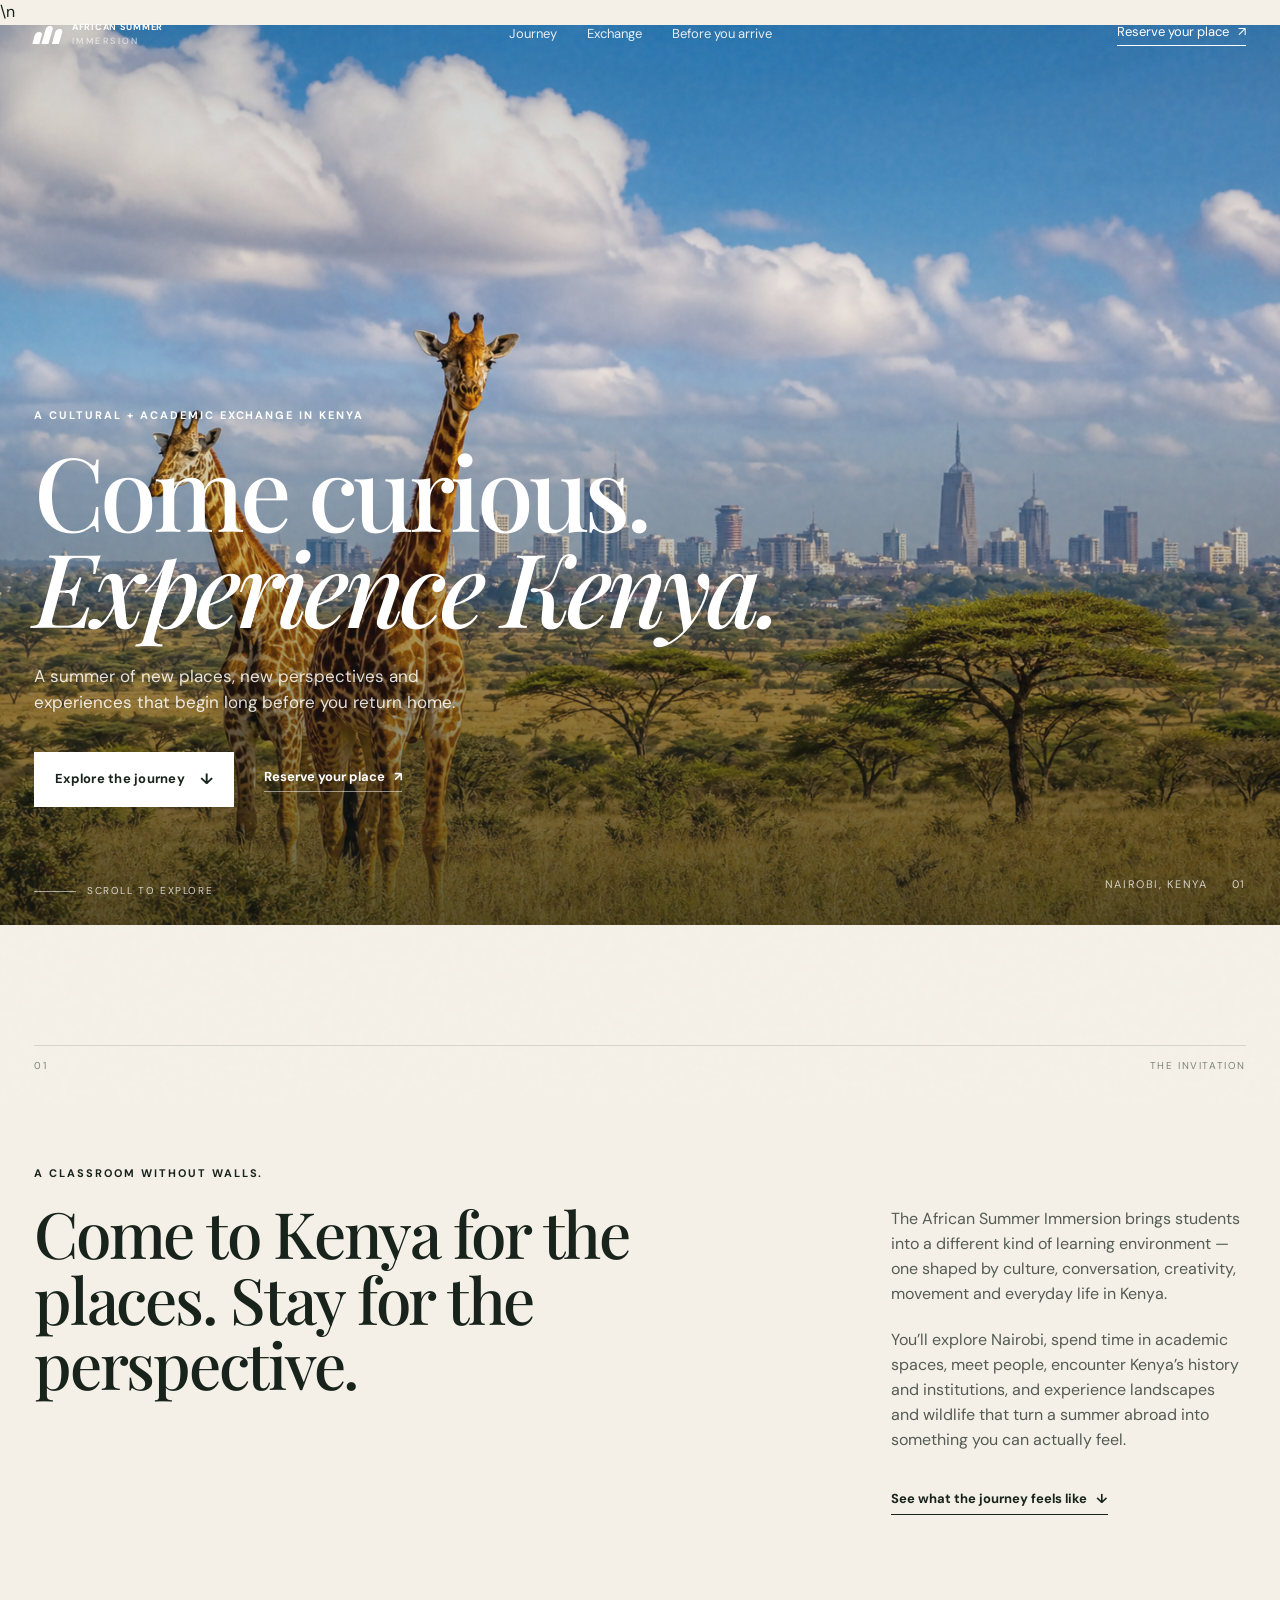
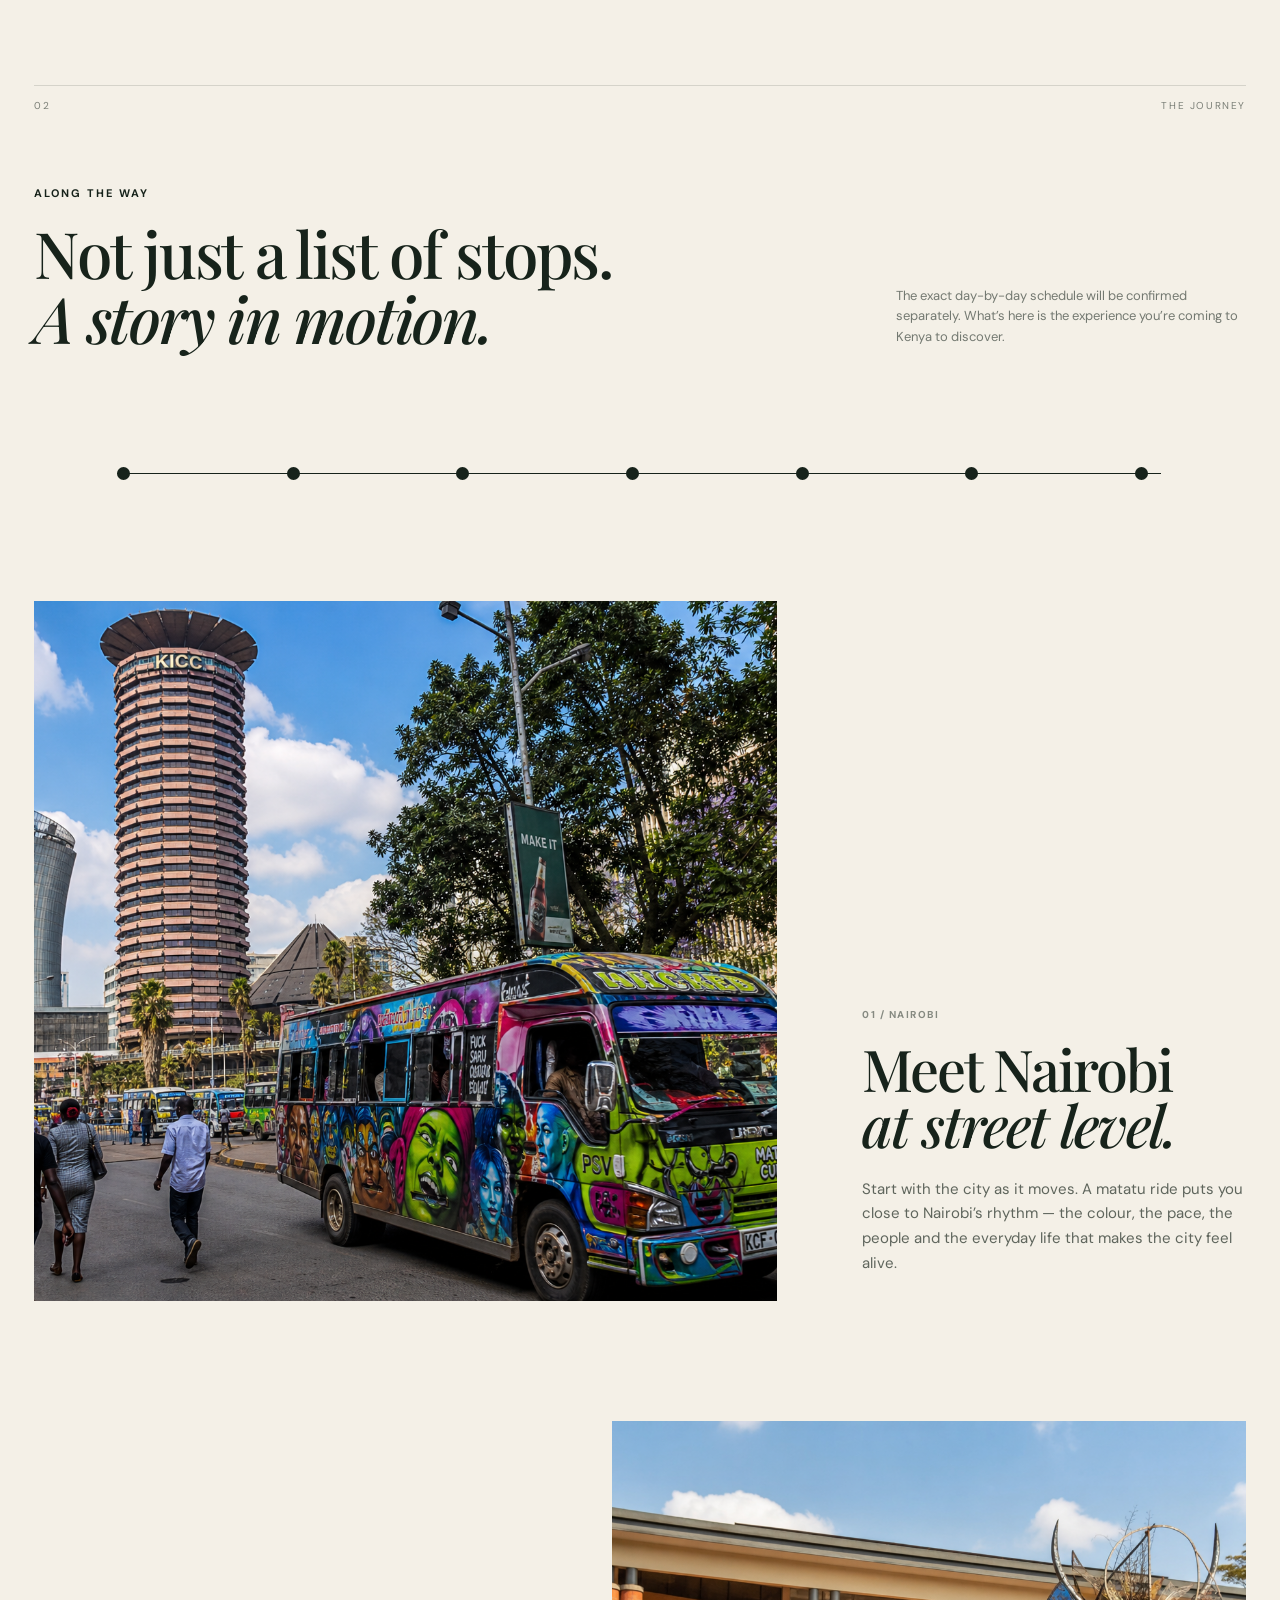
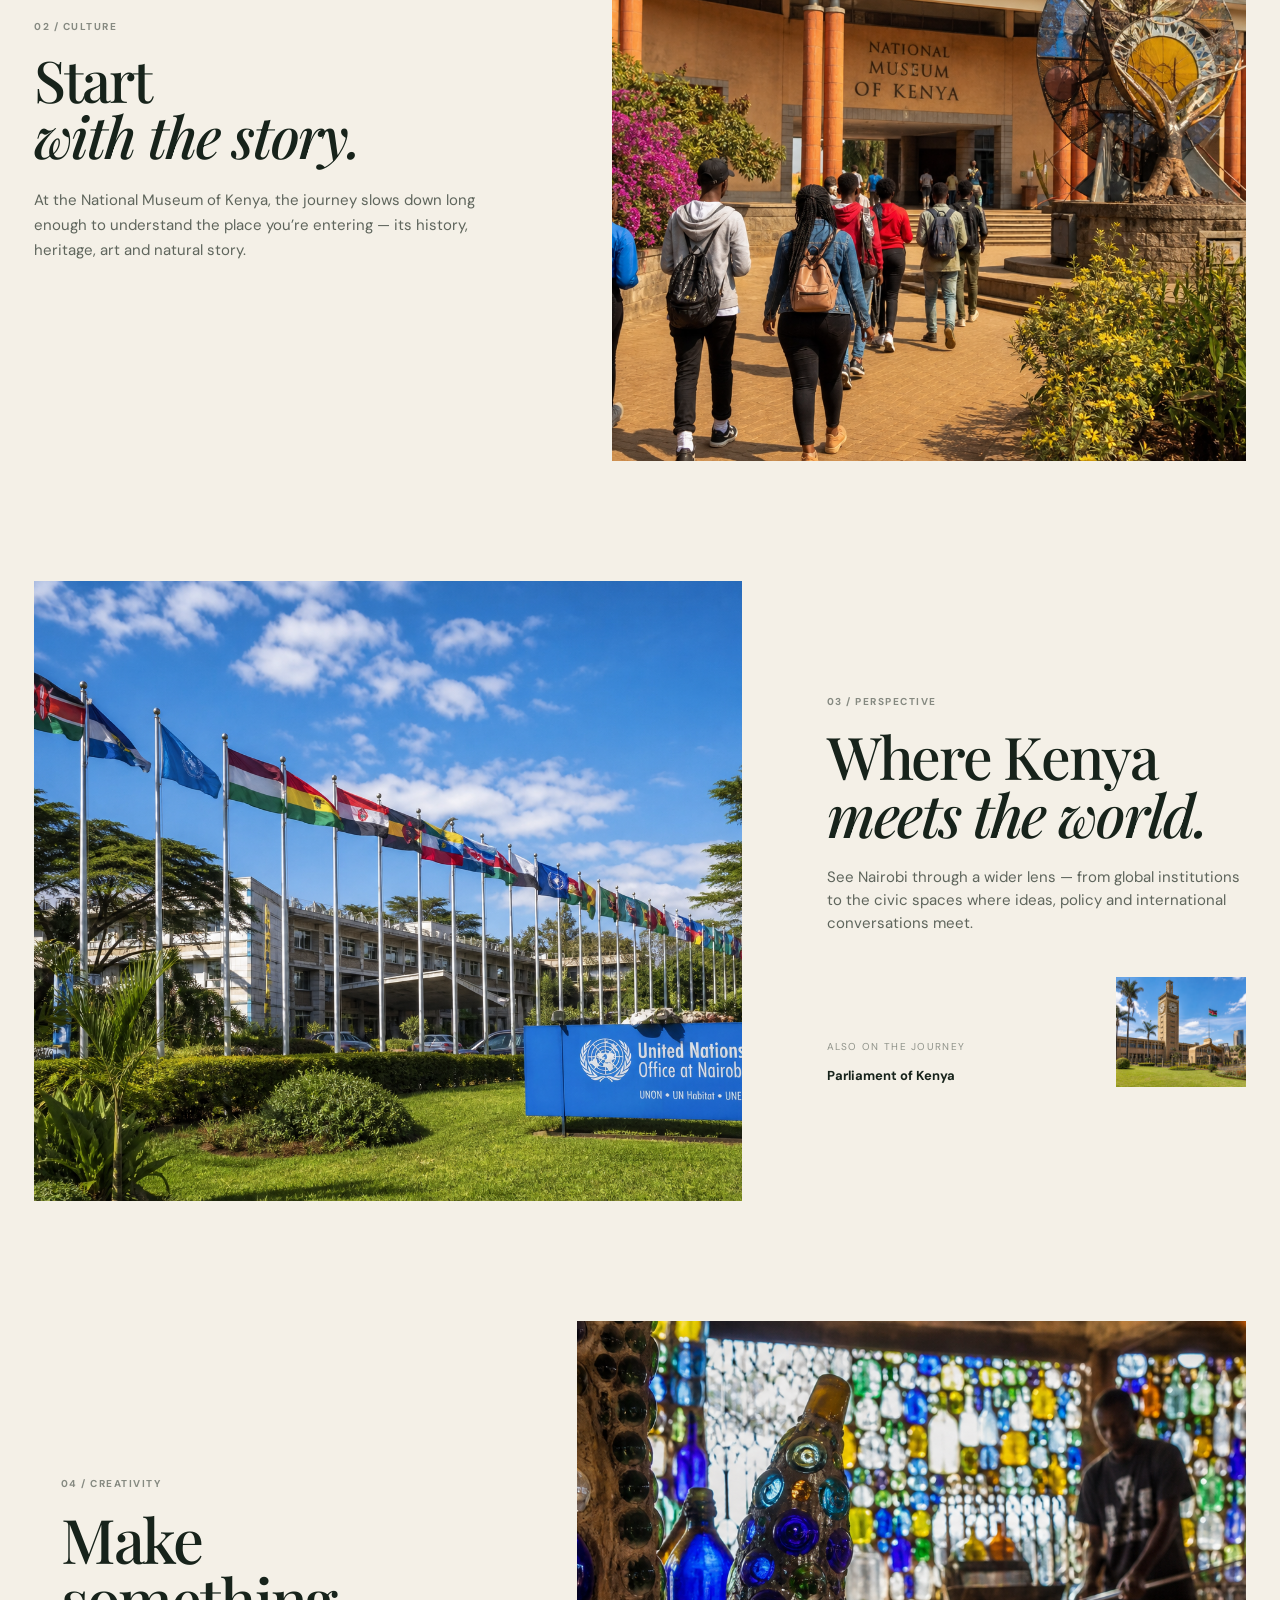
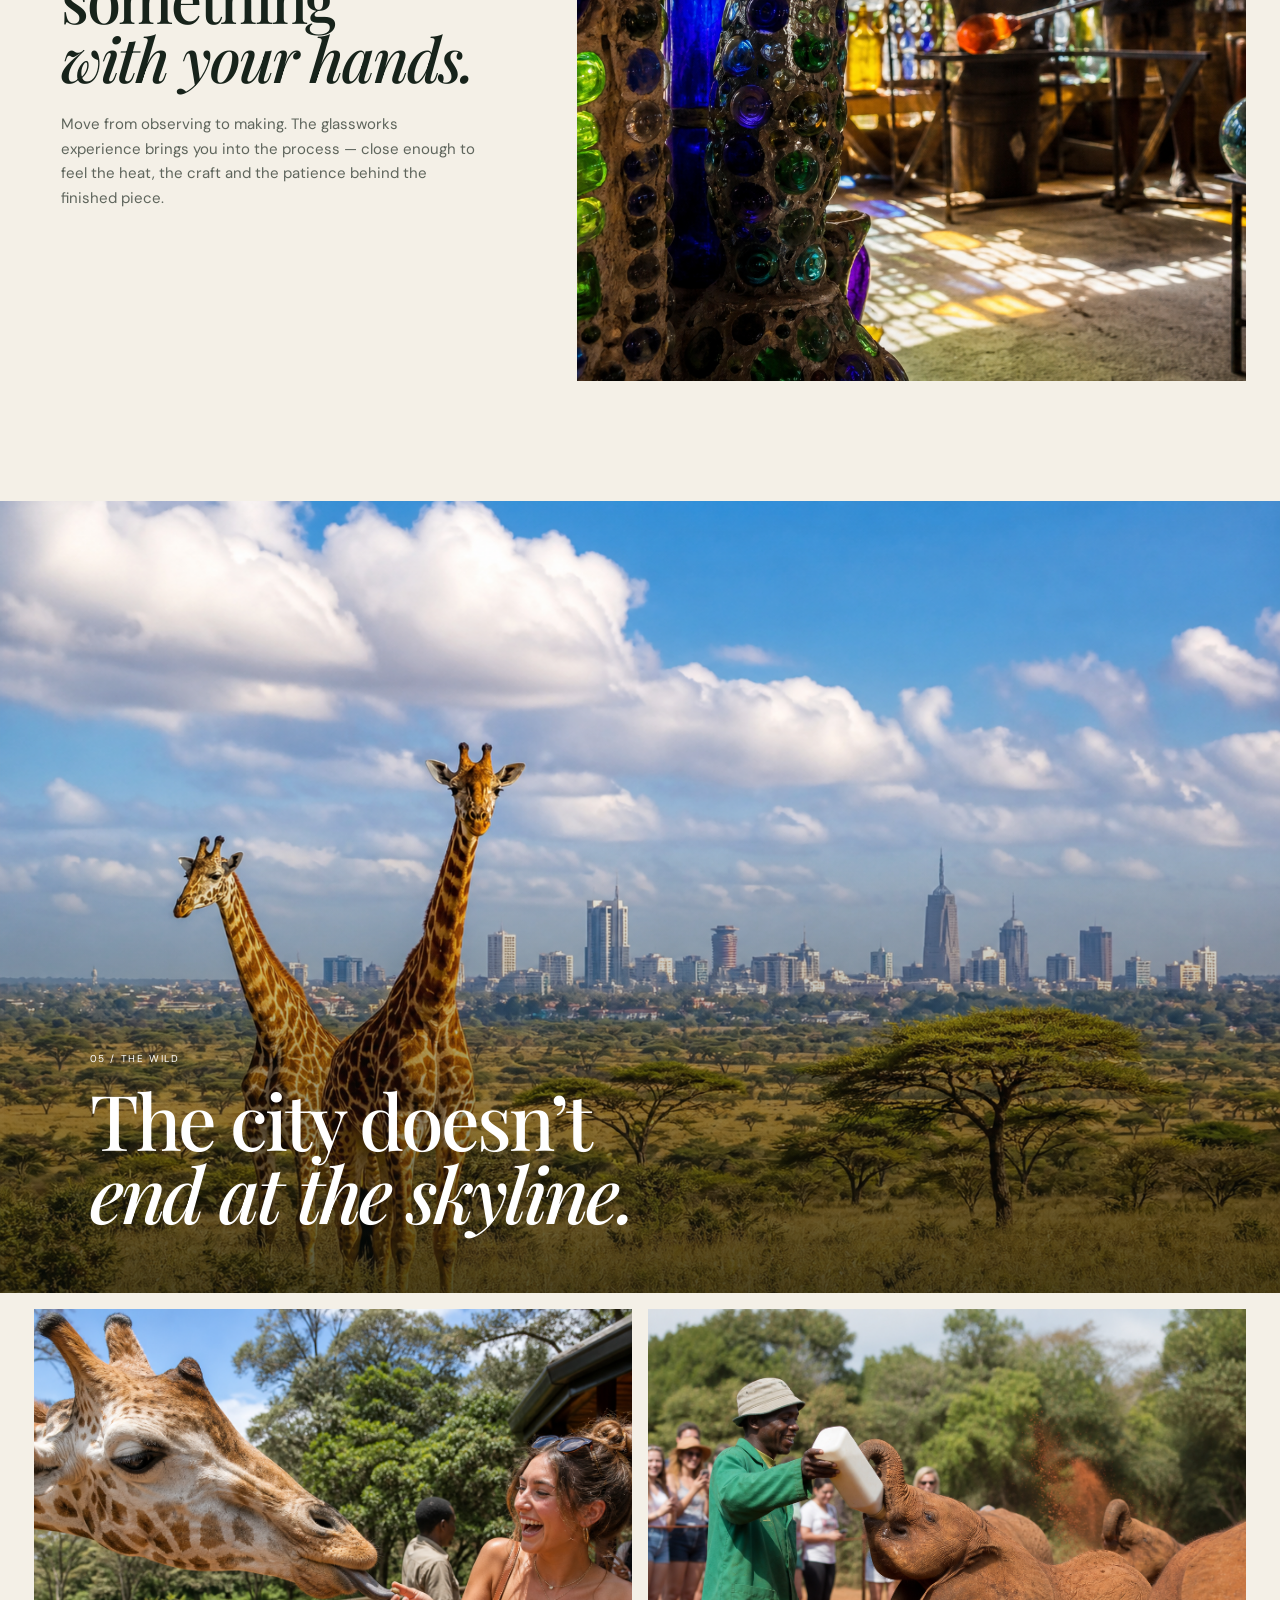
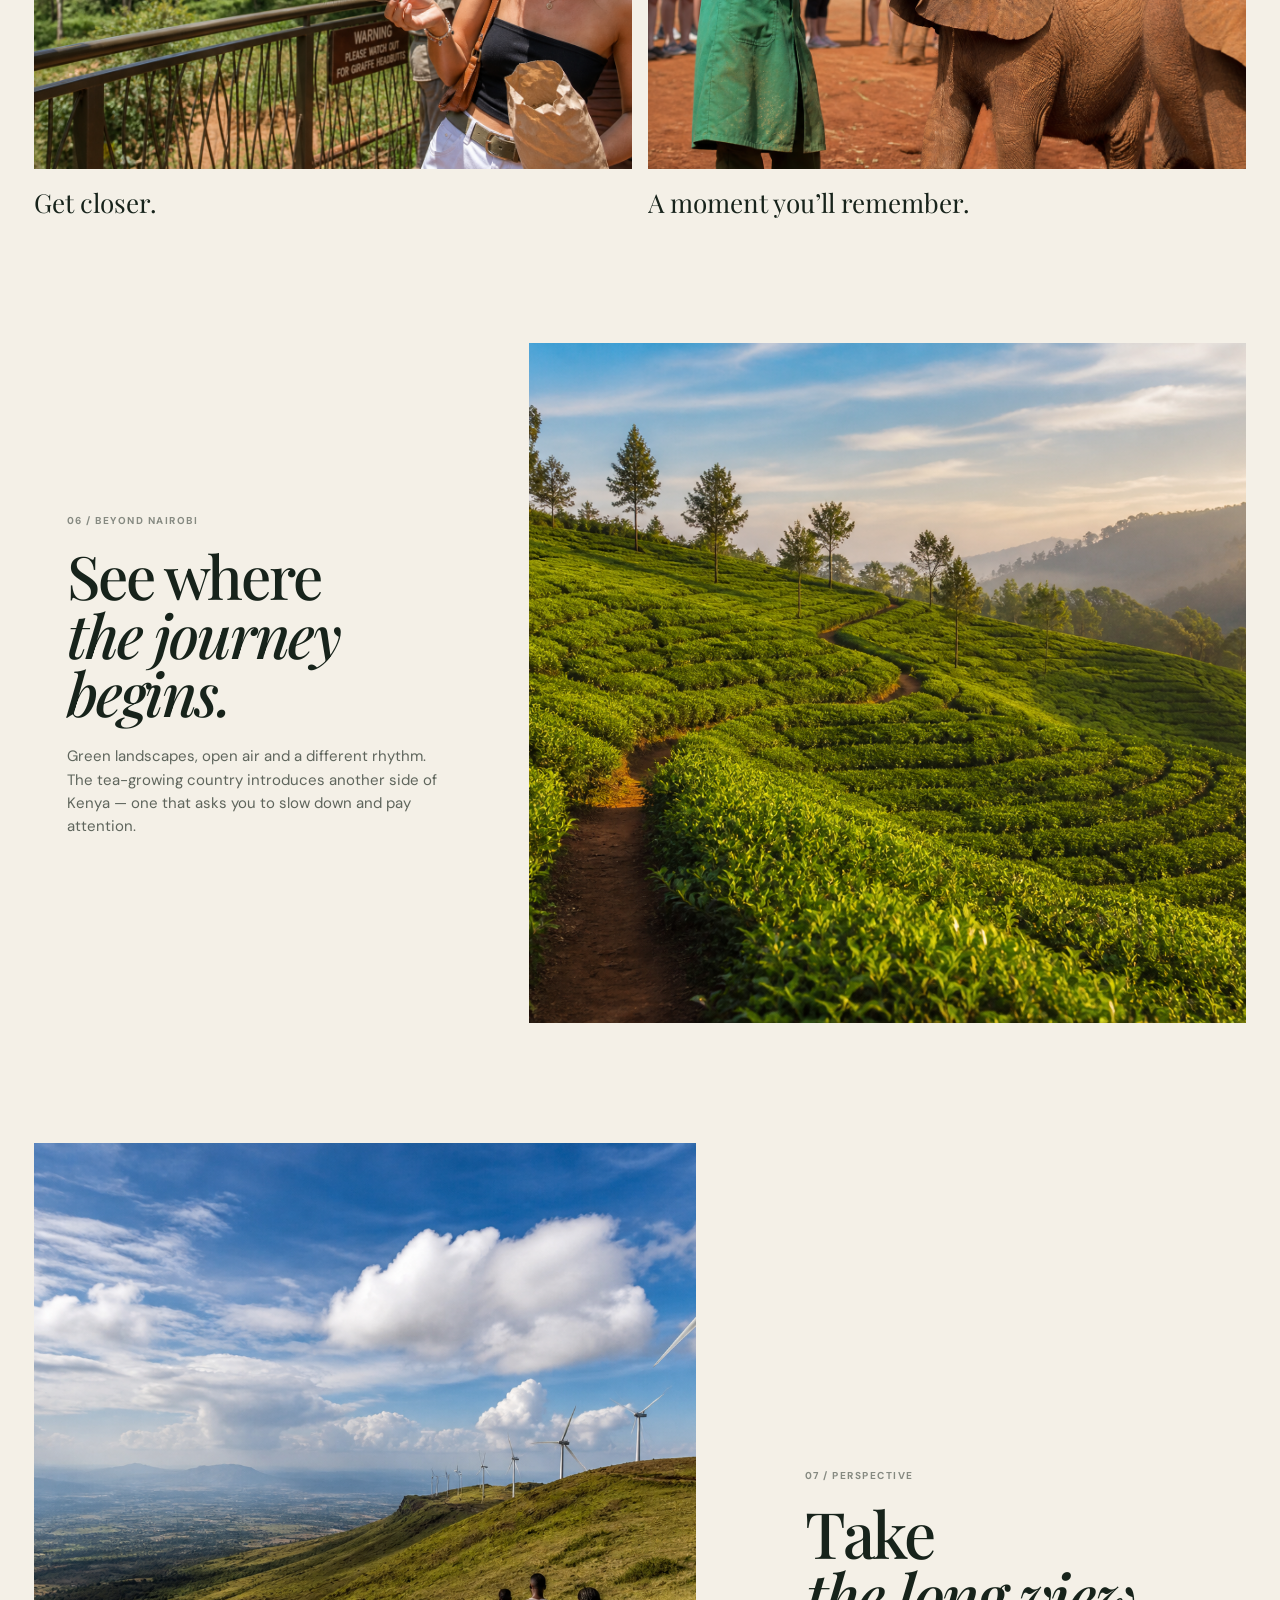
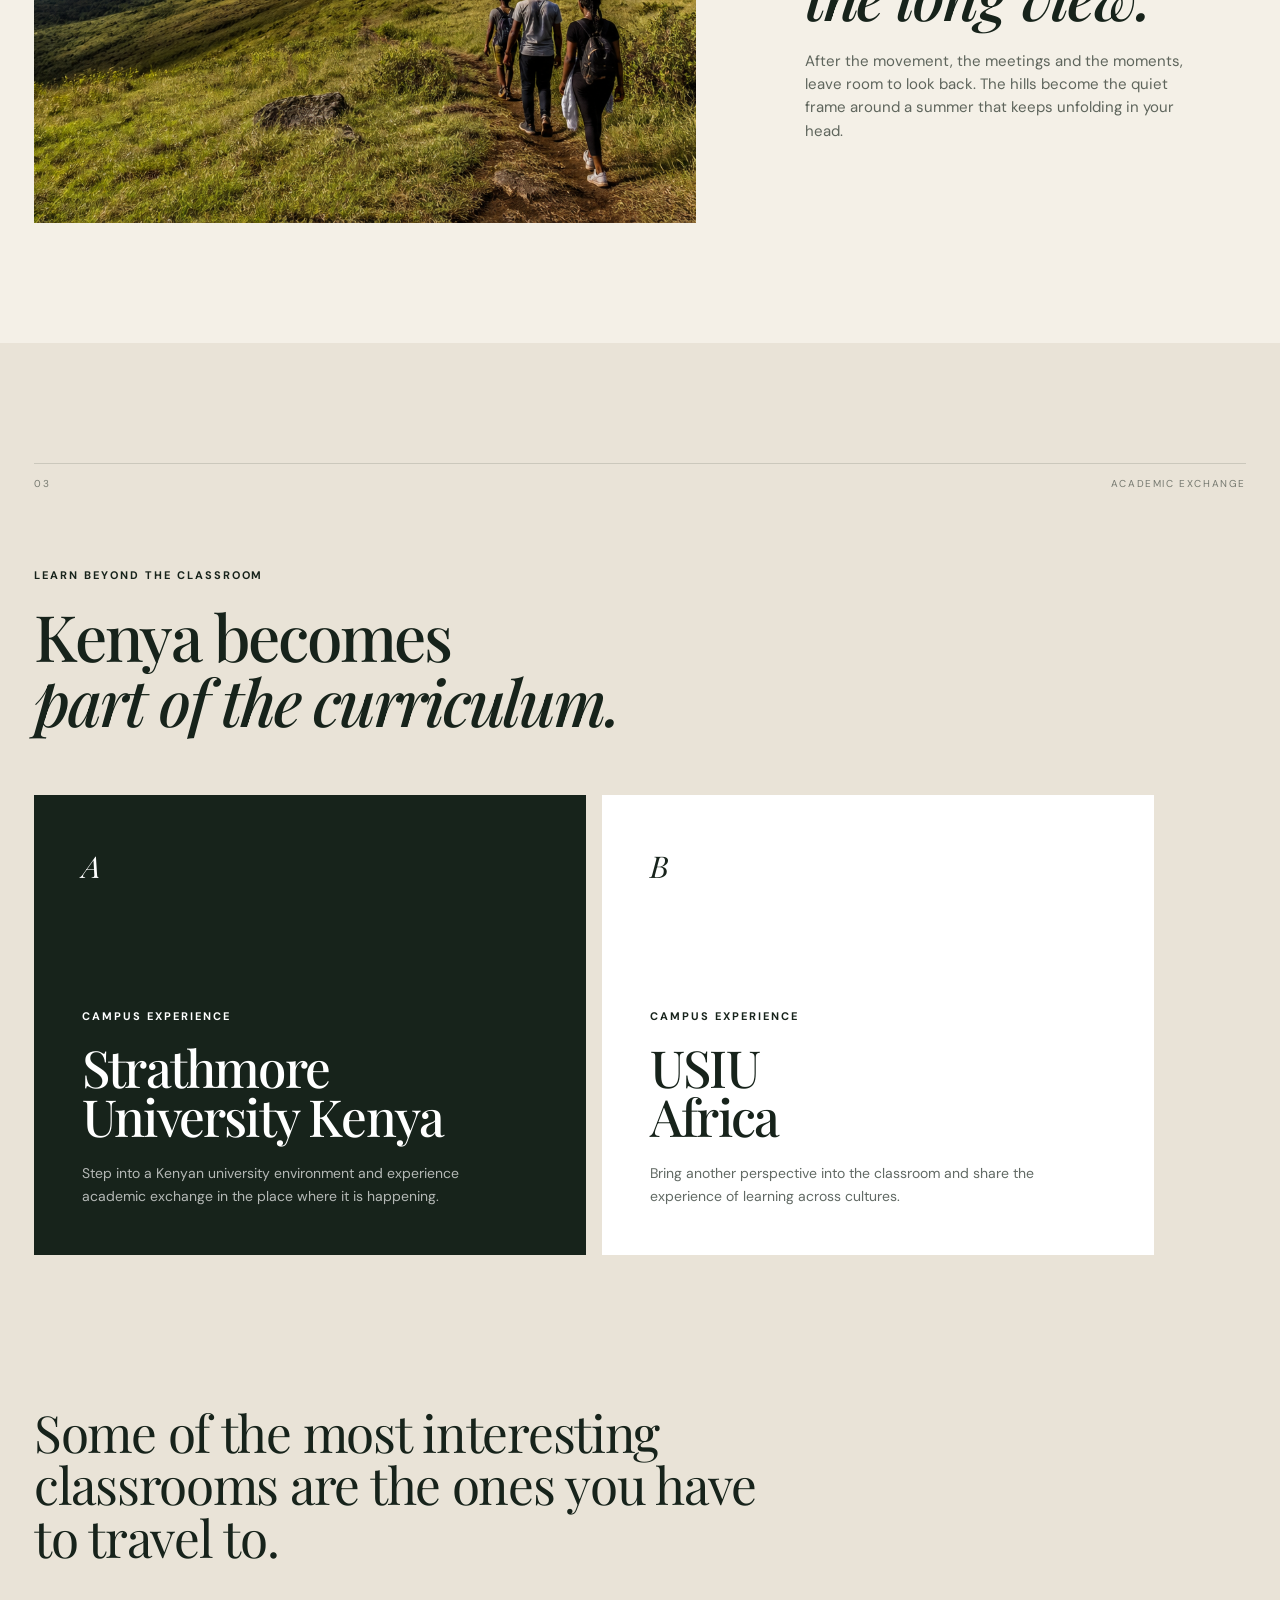
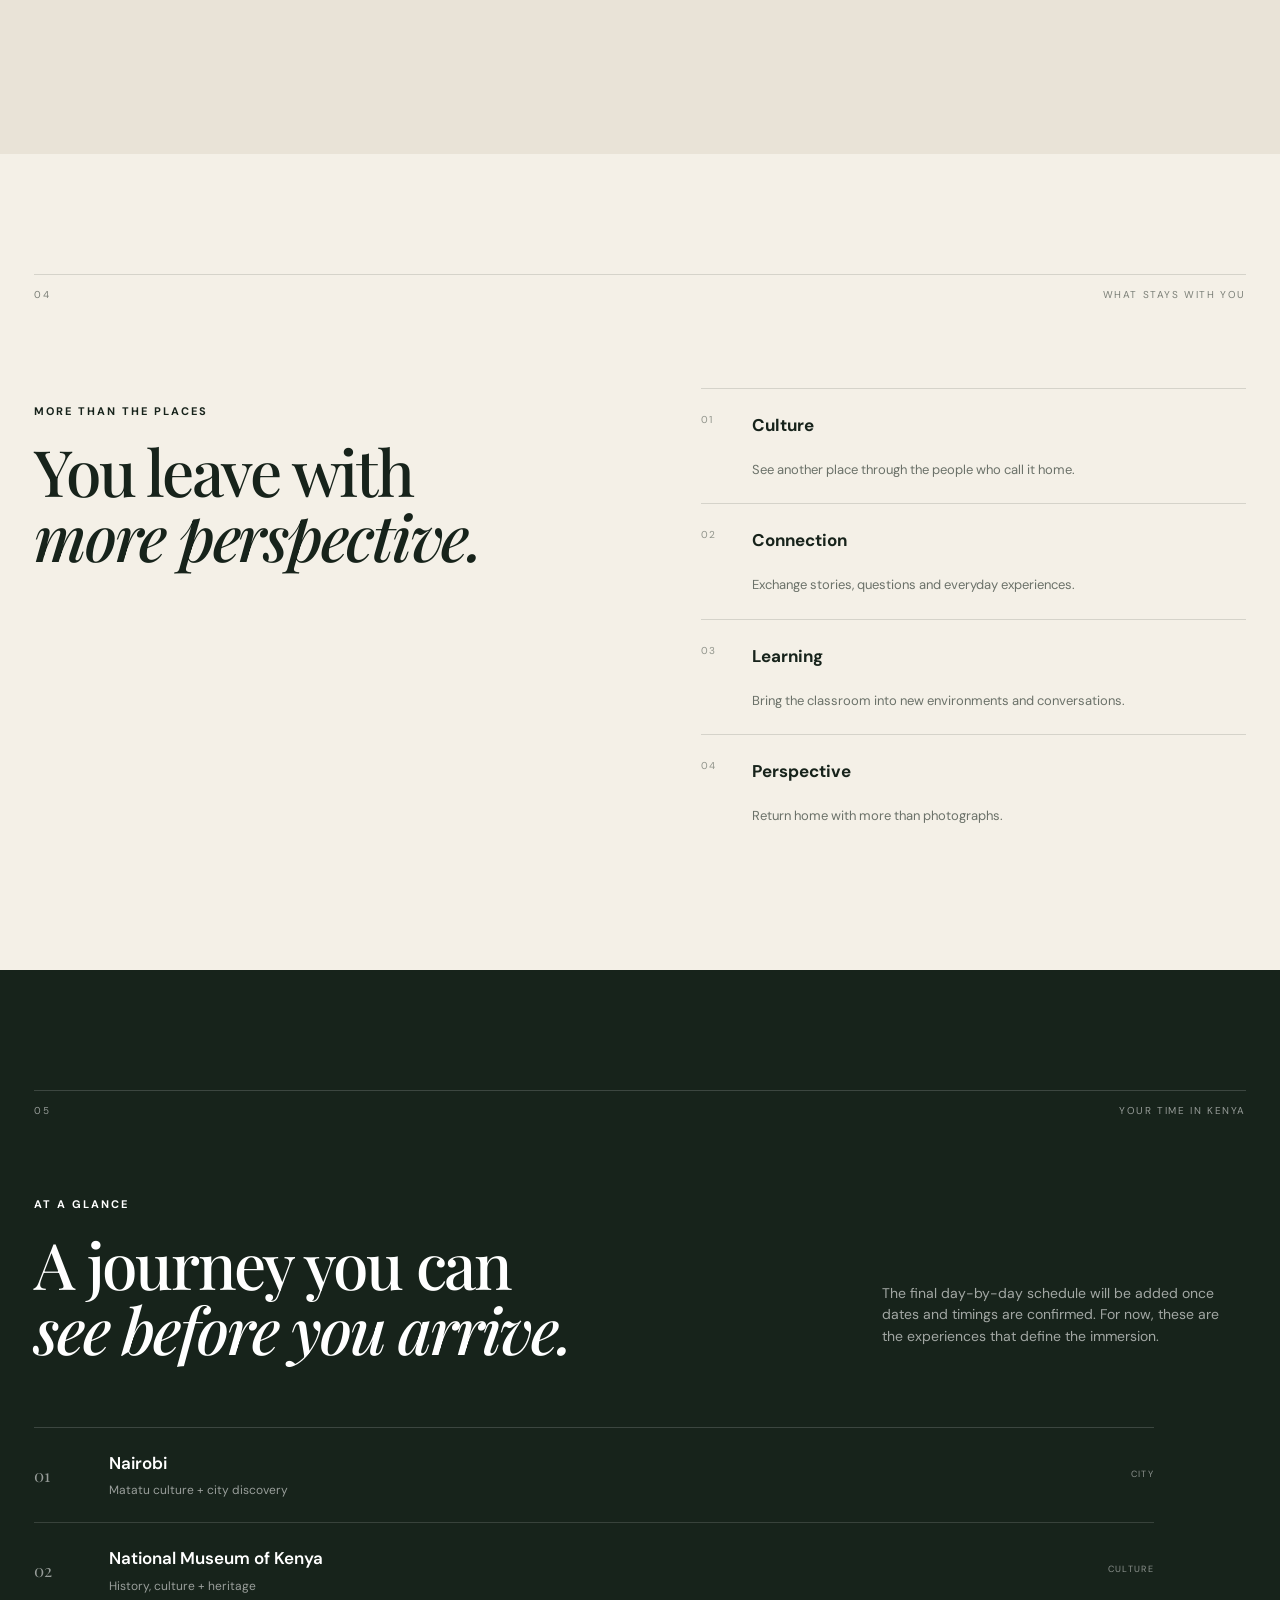
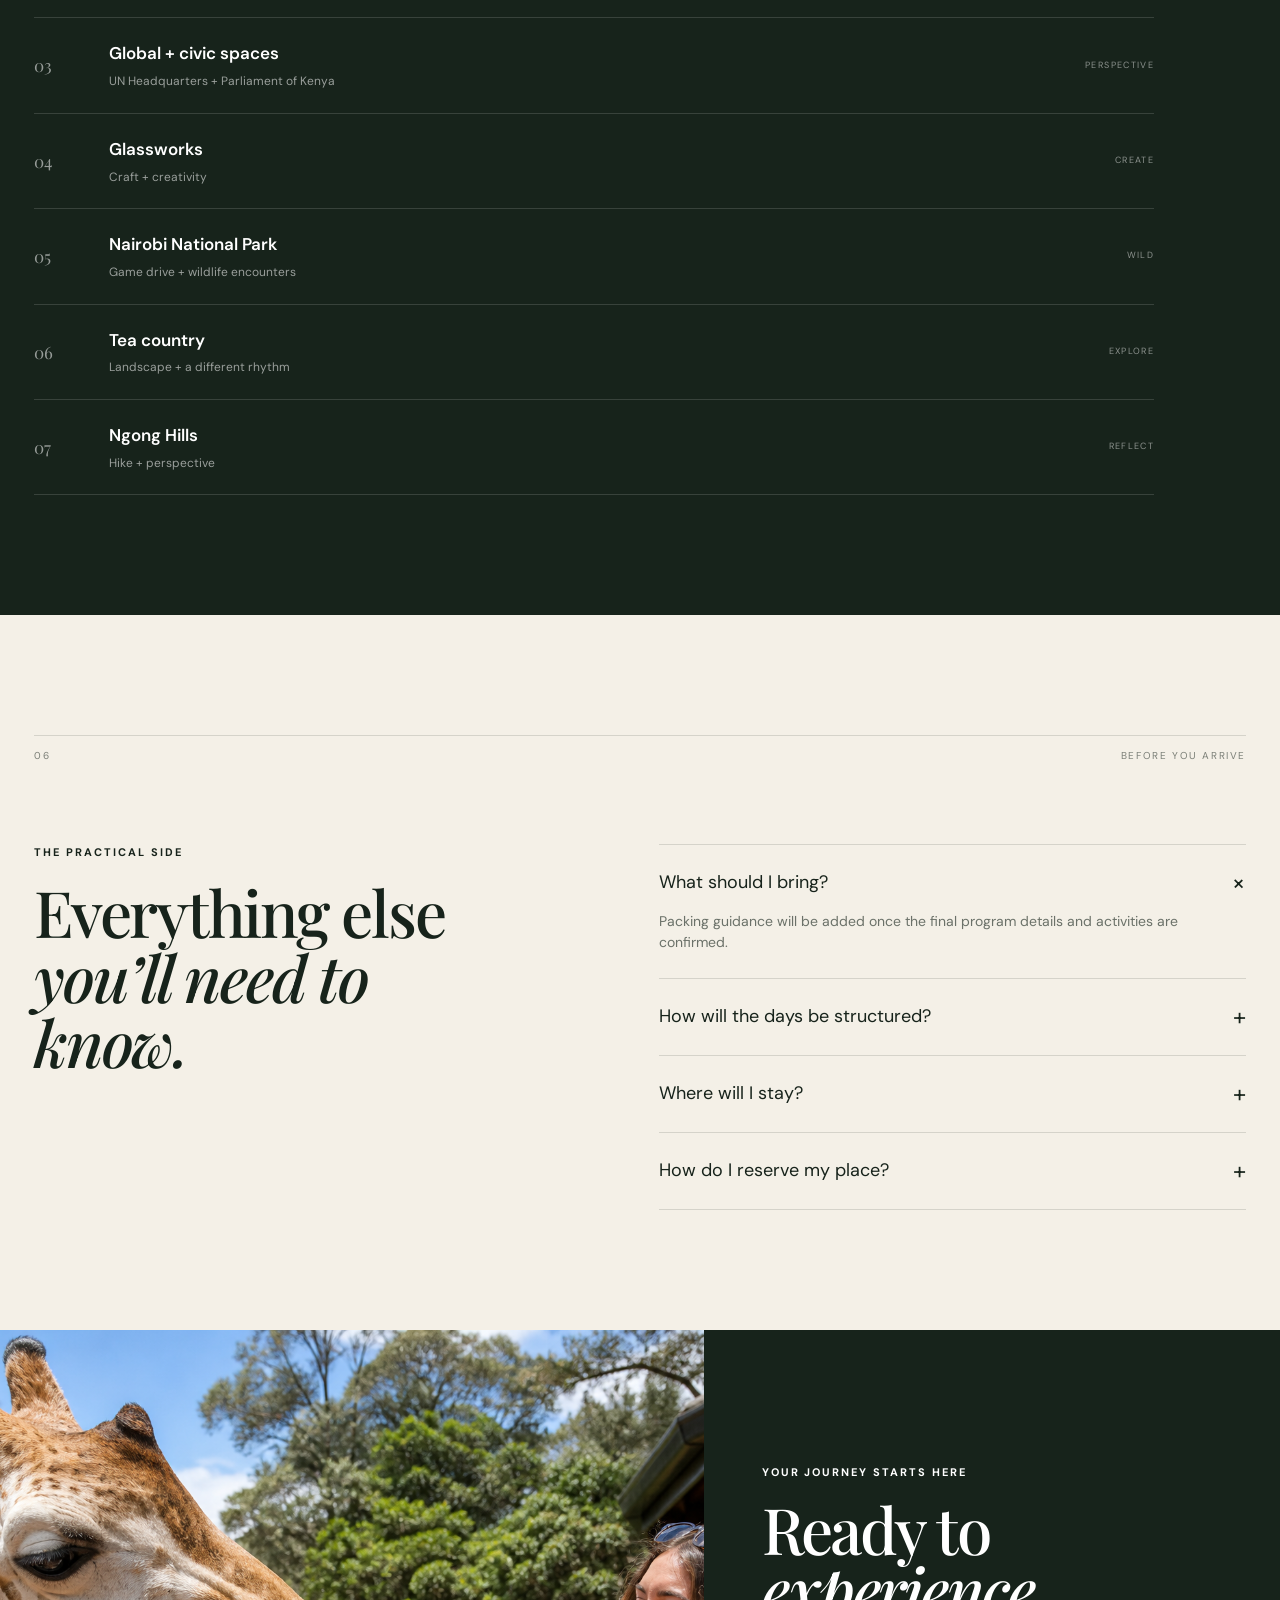
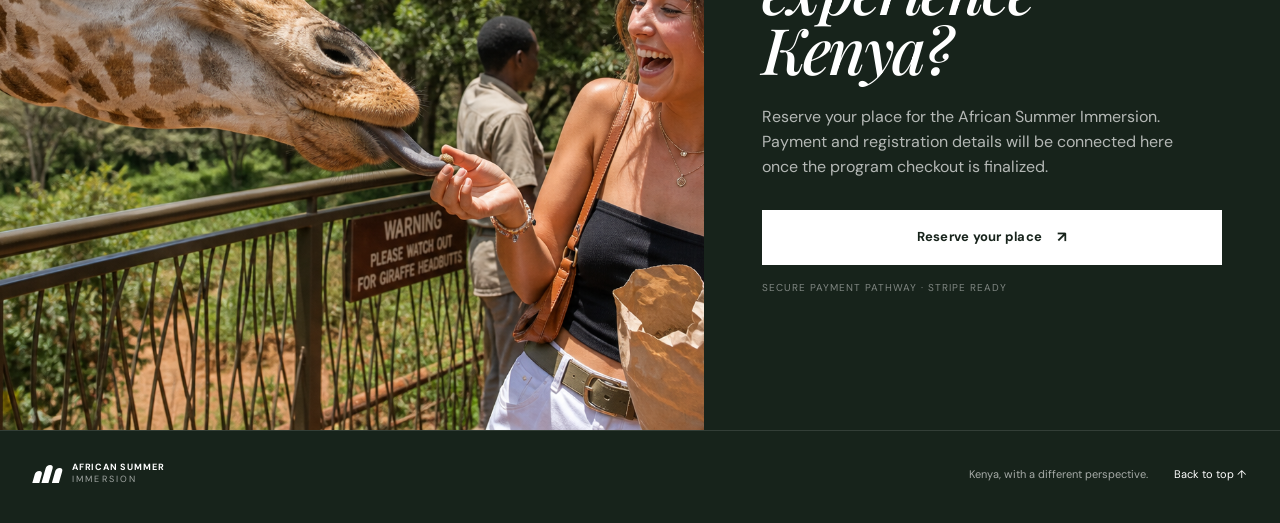
==== index.html @ ebd21a19 "Add custom African Summer Immersion favicon link" ====
<!doctype html>
<html lang="en">
<head>
<meta charset="utf-8">
<meta name="viewport" content="width=device-width, initial-scale=1">
<meta name="theme-color" content="#17231b">
<meta name="description" content="African Summer Immersion — a cultural and academic exchange experience in Kenya.">
<meta property="og:title" content="African Summer Immersion">
<meta property="og:description" content="Come curious. Experience Kenya.">
<meta property="og:type" content="website">
<title>African Summer Immersion — Kenya</title>\n<link rel="icon" href="./favicon.svg" type="image/svg+xml">
<link rel="preconnect" href="https://fonts.googleapis.com">
<link rel="preconnect" href="https://fonts.gstatic.com" crossorigin>
<link href="https://fonts.googleapis.com/css2?family=DM+Sans:wght@400;500;600;700&family=Playfair+Display:ital,wght@0,500;0,600;1,500;1,600&display=swap" rel="stylesheet">
<link rel="stylesheet" href="./styles.css">
</head>
<body>
<div class="site-shell">
<header class="nav" id="site-nav">
<a class="brand" href="#top" aria-label="African Summer Immersion home">
<span class="brand-mark" aria-hidden="true"><span></span><span></span><span></span></span>
<span class="brand-text"><strong>AFRICAN SUMMER</strong><em>IMMERSION</em></span>
</a>
<nav class="nav-links" aria-label="Primary navigation">
<a href="#journey">Journey</a>
<a href="#exchange">Exchange</a>
<a href="#prepare">Before you arrive</a>
</nav>
<a class="nav-cta" href="#reserve">Reserve your place <span>↗</span></a>
<button class="nav-toggle" aria-label="Open menu" aria-expanded="false"><span></span><span></span></button>
</header>

<main id="top">
<section class="hero">
<video class="hero-video" autoplay muted loop playsinline preload="metadata" poster="./Student-exchange-Program/Images/Visit%20Nairobi%20National%20Park%20for%20a%20game%20drive.png">
<source src="./African_Summer.mp4" type="video/mp4">
</video>
<div class="hero-overlay"></div>
<div class="hero-grain"></div>
<div class="hero-content reveal">
<p class="eyebrow light">A cultural + academic exchange in Kenya</p>
<h1>Come curious.<br><span>Experience Kenya.</span></h1>
<p class="hero-copy">A summer of new places, new perspectives and experiences that begin long before you return home.</p>
<div class="hero-actions">
<a class="button button-light" href="#journey">Explore the journey <span>↓</span></a>
<a class="text-link light-link" href="#reserve">Reserve your place <span>↗</span></a>
</div>
</div>
<div class="hero-meta"><span>Nairobi, Kenya</span><span>01</span></div>
<a class="scroll-cue" href="#intro" aria-label="Scroll to introduction"><span></span>Scroll to explore</a>
</section>

<section class="intro section" id="intro">
<div class="section-label reveal"><span>01</span><span>The invitation</span></div>
<div class="intro-grid">
<div class="intro-statement reveal">
<p class="eyebrow">A classroom without walls.</p>
<h2>Come to Kenya for the places. Stay for the perspective.</h2>
</div>
<div class="intro-body reveal">
<p>The African Summer Immersion brings students into a different kind of learning environment — one shaped by culture, conversation, creativity, movement and everyday life in Kenya.</p>
<p>You’ll explore Nairobi, spend time in academic spaces, meet people, encounter Kenya’s history and institutions, and experience landscapes and wildlife that turn a summer abroad into something you can actually feel.</p>
<a class="text-link" href="#journey">See what the journey feels like <span>↓</span></a>
</div>
</div>
</section>

<section class="journey section" id="journey">
<div class="section-label reveal"><span>02</span><span>The journey</span></div>
<div class="journey-intro">
<div class="reveal"><p class="eyebrow">Along the way</p><h2>Not just a list of stops.<br><em>A story in motion.</em></h2></div>
<p class="journey-note reveal">The exact day-by-day schedule will be confirmed separately. What’s here is the experience you’re coming to Kenya to discover.</p>
</div>
<div class="journey-map" aria-hidden="true">
<div class="route-line"><div class="route-progress"></div></div>
<span class="route-dot dot-1"></span><span class="route-dot dot-2"></span><span class="route-dot dot-3"></span><span class="route-dot dot-4"></span><span class="route-dot dot-5"></span><span class="route-dot dot-6"></span><span class="route-dot dot-7"></span>
</div>

<div class="experience-stack">
<article class="experience exp-wide reveal" data-progress="1">
<div class="experience-media media-tall"><img src="./Student-exchange-Program/Images/experience%20the%20matatu%20culture%20with%20a%20drive%20round%20the%20city.png" alt="Matatu travelling through Nairobi" fetchpriority="high"></div>
<div class="experience-copy"><p class="experience-index">01 / Nairobi</p><h3>Meet Nairobi<br><em>at street level.</em></h3><p>Start with the city as it moves. A matatu ride puts you close to Nairobi’s rhythm — the colour, the pace, the people and the everyday life that makes the city feel alive.</p></div>
</article>

<article class="experience exp-split reverse reveal" data-progress="2">
<div class="experience-copy"><p class="experience-index">02 / Culture</p><h3>Start<br><em>with the story.</em></h3><p>At the National Museum of Kenya, the journey slows down long enough to understand the place you’re entering — its history, heritage, art and natural story.</p></div>
<div class="experience-media media-portrait"><img src="./Student-exchange-Program/Images/visit%20the%20national%20meuseam%20of%20kenya.png" alt="National Museum of Kenya" loading="lazy"></div>
</article>

<article class="experience exp-civic reveal" data-progress="3">
<div class="civic-image"><img src="./Student-exchange-Program/Images/visit%20the%20UN%20HQ%20in%20Nairobi.png" alt="United Nations Headquarters in Nairobi" loading="lazy"></div>
<div class="civic-copy"><p class="experience-index">03 / Perspective</p><h3>Where Kenya<br><em>meets the world.</em></h3><p>See Nairobi through a wider lens — from global institutions to the civic spaces where ideas, policy and international conversations meet.</p><div class="civic-pair"><div><span>Also on the journey</span><strong>Parliament of Kenya</strong></div><img src="./Student-exchange-Program/Images/Visist%20the%20Partliament%20of%20Kenya%20Offices.png" alt="Parliament of Kenya offices" loading="lazy"></div></div>
</article>

<article class="experience exp-create reveal" data-progress="4">
<div class="create-copy"><p class="experience-index">04 / Creativity</p><h3>Make something<br><em>with your hands.</em></h3><p>Move from observing to making. The glassworks experience brings you into the process — close enough to feel the heat, the craft and the patience behind the finished piece.</p></div>
<div class="create-image"><img src="./Student-exchange-Program/Images/Glassworks%20in%20Nairobi.png" alt="Glassworks experience in Nairobi" loading="lazy"></div>
</article>

<article class="experience exp-wild reveal" data-progress="5">
<div class="wild-hero"><img src="./Student-exchange-Program/Images/Visit%20Nairobi%20National%20Park%20for%20a%20game%20drive.png" alt="Nairobi National Park game drive" loading="lazy"><div class="wild-overlay"><span>05 / The wild</span><h3>The city doesn’t<br><em>end at the skyline.</em></h3></div></div>
<div class="wild-row"><div><img src="./Student-exchange-Program/Images/Feed%20Girrafes.png" alt="Feeding giraffes in Kenya" loading="lazy"><p>Get closer.</p></div><div><img src="./Student-exchange-Program/Images/Feed%20Baby%20Elephatnts.png" alt="Baby elephant experience in Kenya" loading="lazy"><p>A moment you’ll remember.</p></div></div>
</article>

<article class="experience exp-landscape reveal" data-progress="6">
<div class="landscape-copy"><p class="experience-index">06 / Beyond Nairobi</p><h3>See where<br><em>the journey begins.</em></h3><p>Green landscapes, open air and a different rhythm. The tea-growing country introduces another side of Kenya — one that asks you to slow down and pay attention.</p></div>
<div class="landscape-image"><img src="./Student-exchange-Program/Images/Experience%20Tea%20Farms.png" alt="Tea farms in Kenya" loading="lazy"></div>
</article>

<article class="experience exp-reflect reveal" data-progress="7">
<div class="reflect-image"><img src="./Student-exchange-Program/Images/Take%20a%20hike%20in%20ngonghills.png" alt="Hiking in the Ngong Hills" loading="lazy"></div>
<div class="reflect-copy"><p class="experience-index">07 / Perspective</p><h3>Take<br><em>the long view.</em></h3><p>After the movement, the meetings and the moments, leave room to look back. The hills become the quiet frame around a summer that keeps unfolding in your head.</p></div>
</article>
</div>
</section>

<section class="exchange section" id="exchange">
<div class="section-label reveal"><span>03</span><span>Academic exchange</span></div>
<div class="exchange-head reveal"><div><p class="eyebrow">Learn beyond the classroom</p><h2>Kenya becomes<br><em>part of the curriculum.</em></h2></div></div>
<div class="campus-grid">
<article class="campus campus-dark reveal"><div class="campus-number">A</div><div><p class="eyebrow light">Campus experience</p><h3>Strathmore<br>University Kenya</h3><p>Step into a Kenyan university environment and experience academic exchange in the place where it is happening.</p></div></article>
<article class="campus campus-light reveal"><div class="campus-number">B</div><div><p class="eyebrow">Campus experience</p><h3>USIU<br>Africa</h3><p>Bring another perspective into the classroom and share the experience of learning across cultures.</p></div></article>
</div>
<div class="exchange-statement reveal"><p>Some of the most interesting classrooms are the ones you have to travel to.</p></div>
</section>

<section class="themes section">
<div class="section-label reveal"><span>04</span><span>What stays with you</span></div>
<div class="themes-grid reveal">
<div class="theme-large"><p class="eyebrow">More than the places</p><h2>You leave with<br><em>more perspective.</em></h2></div>
<div class="theme-list">
<div><span>01</span><strong>Culture</strong><p>See another place through the people who call it home.</p></div>
<div><span>02</span><strong>Connection</strong><p>Exchange stories, questions and everyday experiences.</p></div>
<div><span>03</span><strong>Learning</strong><p>Bring the classroom into new environments and conversations.</p></div>
<div><span>04</span><strong>Perspective</strong><p>Return home with more than photographs.</p></div>
</div>
</div>
</section>

<section class="program section" id="program">
<div class="section-label reveal"><span>05</span><span>Your time in Kenya</span></div>
<div class="program-head reveal"><div><p class="eyebrow">At a glance</p><h2>A journey you can<br><em>see before you arrive.</em></h2></div><p>The final day-by-day schedule will be added once dates and timings are confirmed. For now, these are the experiences that define the immersion.</p></div>
<div class="program-list">
<div class="program-row reveal"><span>01</span><div><strong>Nairobi</strong><p>Matatu culture + city discovery</p></div><span class="program-tag">City</span></div>
<div class="program-row reveal"><span>02</span><div><strong>National Museum of Kenya</strong><p>History, culture + heritage</p></div><span class="program-tag">Culture</span></div>
<div class="program-row reveal"><span>03</span><div><strong>Global + civic spaces</strong><p>UN Headquarters + Parliament of Kenya</p></div><span class="program-tag">Perspective</span></div>
<div class="program-row reveal"><span>04</span><div><strong>Glassworks</strong><p>Craft + creativity</p></div><span class="program-tag">Create</span></div>
<div class="program-row reveal"><span>05</span><div><strong>Nairobi National Park</strong><p>Game drive + wildlife encounters</p></div><span class="program-tag">Wild</span></div>
<div class="program-row reveal"><span>06</span><div><strong>Tea country</strong><p>Landscape + a different rhythm</p></div><span class="program-tag">Explore</span></div>
<div class="program-row reveal"><span>07</span><div><strong>Ngong Hills</strong><p>Hike + perspective</p></div><span class="program-tag">Reflect</span></div>
</div>
</section>

<section class="prepare section" id="prepare">
<div class="section-label reveal"><span>06</span><span>Before you arrive</span></div>
<div class="prepare-grid">
<div class="prepare-head reveal"><p class="eyebrow">The practical side</p><h2>Everything else<br><em>you’ll need to know.</em></h2></div>
<div class="faq reveal">
<details open><summary>What should I bring?<span>+</span></summary><p>Packing guidance will be added once the final program details and activities are confirmed.</p></details>
<details><summary>How will the days be structured?<span>+</span></summary><p>The experience schedule is currently being finalized. The website will be updated with confirmed dates, timings and locations as soon as they are available.</p></details>
<details><summary>Where will I stay?<span>+</span></summary><p>Accommodation details will be added once confirmed by the program team.</p></details>
<details><summary>How do I reserve my place?<span>+</span></summary><p>Use the reservation button below to access the program payment and registration pathway.</p></details>
</div>
</div>
</section>

<section class="reserve" id="reserve">
<div class="reserve-image"><img src="./Student-exchange-Program/Images/Feed%20Girrafes.png" alt="Giraffe experience in Kenya" loading="lazy"></div>
<div class="reserve-panel">
<p class="eyebrow light">Your journey starts here</p>
<h2>Ready to<br><em>experience Kenya?</em></h2>
<p>Reserve your place for the African Summer Immersion. Payment and registration details will be connected here once the program checkout is finalized.</p>
<a class="button button-light" id="reserve-button" href="#" data-stripe-link="">Reserve your place <span>↗</span></a>
<small>Secure payment pathway · Stripe ready</small>
</div>
</section>
</main>

<footer class="footer">
<div class="footer-brand"><span class="brand-mark" aria-hidden="true"><span></span><span></span><span></span></span><div><strong>AFRICAN SUMMER</strong><em>IMMERSION</em></div></div>
<div class="footer-right"><p>Kenya, with a different perspective.</p><a href="#top">Back to top ↑</a></div>
</footer>
</div>
<script src="./script.js"></script>
</body>
</html>
---- styles.css ----
:root{
  --ink:#17231b;
  --ink-2:#26352a;
  --paper:#f4f0e7;
  --paper-2:#e9e3d7;
  --line:rgba(23,35,27,.14);
  --white:#fbfaf6;
  --serif:"Playfair Display",Georgia,serif;
  --sans:"DM Sans",Arial,sans-serif;
  --max:1320px;
  --ease:cubic-bezier(.22,.61,.36,1);
}
*{box-sizing:border-box}
html{scroll-behavior:smooth}
body{margin:0;background:var(--paper);color:var(--ink);font-family:var(--sans);font-size:16px;line-height:1.55}
body.menu-open{overflow:hidden}
.site-shell{overflow:hidden}
img,video{display:block;width:100%;max-width:100%}
a{color:inherit;text-decoration:none}
button{font:inherit}
.nav{position:fixed;z-index:30;top:0;left:0;right:0;display:flex;align-items:center;justify-content:space-between;padding:22px 34px;color:#fff;transition:background .45s var(--ease),color .45s var(--ease),padding .45s var(--ease),backdrop-filter .45s var(--ease)}
.nav.scrolled{background:rgba(244,240,231,.92);color:var(--ink);padding-top:16px;padding-bottom:16px;backdrop-filter:blur(18px);border-bottom:1px solid rgba(23,35,27,.08)}
.brand{display:flex;align-items:center;gap:11px}
.brand-mark{width:27px;height:20px;display:inline-flex;align-items:flex-end;gap:3px}
.brand-mark span{display:block;width:7px;border-radius:999px 999px 2px 2px;transform:skew(-16deg);background:currentColor}
.brand-mark span:nth-child(1){height:12px}.brand-mark span:nth-child(2){height:18px}.brand-mark span:nth-child(3){height:15px}
.brand-text{display:flex;flex-direction:column;line-height:.9;letter-spacing:.08em;font-size:9px}
.brand-text em{font-style:normal;letter-spacing:.27em;margin-top:5px;opacity:.72}
.nav-links{display:flex;gap:30px;font-size:13px}.nav-links a{opacity:.88;transition:opacity .25s ease}.nav-links a:hover{opacity:1}
.nav-cta{font-size:13px;border-bottom:1px solid currentColor;padding-bottom:3px}.nav-cta span{display:inline-block;margin-left:6px}
.nav-toggle{display:none;background:none;border:0;color:currentColor;width:36px;padding:7px 0;cursor:pointer}
.nav-toggle span{display:block;height:1px;background:currentColor;margin:7px 0}
.hero{position:relative;min-height:100svh;display:flex;align-items:flex-end;color:#fff;background:#162219}
.hero-video{position:absolute;inset:0;height:100%;object-fit:cover;object-position:center}
.hero-overlay{position:absolute;inset:0;background:linear-gradient(180deg,rgba(9,16,12,.22),rgba(9,16,12,.06) 38%,rgba(9,16,12,.68) 100%)}
.hero-grain{position:absolute;inset:-20%;pointer-events:none;opacity:.08;mix-blend-mode:screen;background-image:url("data:image/svg+xml,%3Csvg viewBox='0 0 180 180' xmlns='http://www.w3.org/2000/svg'%3E%3Cfilter id='n'%3E%3CfeTurbulence type='fractalNoise' baseFrequency='.9' numOctaves='2' stitchTiles='stitch'/%3E%3C/filter%3E%3Crect width='100%25' height='100%25' filter='url(%23n)' opacity='.9'/%3E%3C/svg%3E")}
.hero-content{position:relative;z-index:2;max-width:var(--max);width:100%;margin:0 auto;padding:170px 34px 118px}
.eyebrow{font-size:11px;text-transform:uppercase;letter-spacing:.18em;font-weight:700;margin:0 0 18px}.light{color:#fff}
.hero h1{font-family:var(--serif);font-weight:500;letter-spacing:-.045em;font-size:clamp(56px,8vw,126px);line-height:.93;margin:0;max-width:900px}
.hero h1 span{font-style:italic;font-weight:500}
.hero-copy{font-size:17px;max-width:470px;margin:30px 0 0;color:rgba(255,255,255,.85)}
.hero-actions{display:flex;gap:30px;align-items:center;margin-top:36px}
.button{display:inline-flex;align-items:center;justify-content:center;gap:15px;padding:15px 20px;font-size:13px;font-weight:700;letter-spacing:.02em;border:1px solid transparent;transition:transform .3s var(--ease),background .3s ease,color .3s ease,border-color .3s ease}
.button span{font-size:15px;transition:transform .3s var(--ease)}.button:hover{transform:translateY(-2px)}.button:hover span{transform:translate(2px,-2px)}
.button-light{background:#fff;color:var(--ink)}.button-light:hover{background:var(--paper)}
.text-link{display:inline-flex;gap:9px;align-items:center;font-size:13px;font-weight:700;border-bottom:1px solid currentColor;padding-bottom:4px}
.text-link span{transition:transform .25s var(--ease)}.text-link:hover span{transform:translateY(3px)}.light-link{color:#fff;border-color:rgba(255,255,255,.5)}
.hero-meta{position:absolute;z-index:2;right:34px;bottom:32px;display:flex;gap:24px;font-size:11px;letter-spacing:.15em;text-transform:uppercase;color:rgba(255,255,255,.74)}
.scroll-cue{position:absolute;z-index:2;left:34px;bottom:26px;color:rgba(255,255,255,.78);font-size:10px;letter-spacing:.16em;text-transform:uppercase;display:flex;align-items:center;gap:11px}.scroll-cue span{display:inline-block;width:42px;height:1px;background:rgba(255,255,255,.58)}
.section{max-width:var(--max);margin:0 auto;padding:120px 34px}
.section-label{display:flex;justify-content:space-between;border-top:1px solid var(--line);padding-top:12px;font-size:10px;text-transform:uppercase;letter-spacing:.16em;color:rgba(23,35,27,.55)}
.intro-grid{display:grid;grid-template-columns:1.35fr .65fr;gap:10%;padding-top:92px}
.intro-statement h2,.journey-intro h2,.exchange-head h2,.themes-grid h2,.program-head h2,.prepare-head h2{font-family:var(--serif);font-weight:500;letter-spacing:-.035em;font-size:clamp(42px,5vw,82px);line-height:1.02;margin:0}
.intro-statement h2{max-width:760px}
.intro-body{padding-top:42px;max-width:470px}.intro-body p{margin:0 0 22px;font-size:16px;color:rgba(23,35,27,.72)}.intro-body .text-link{margin-top:15px}
.journey{padding-top:50px}.journey-intro{display:flex;justify-content:space-between;align-items:flex-end;gap:50px;padding-top:72px}.journey-intro h2 em,.exchange-head h2 em,.themes-grid h2 em,.program-head h2 em,.prepare-head h2 em{font-style:italic}
.journey-note{max-width:350px;font-size:13px;color:rgba(23,35,27,.58);margin:0 0 4px}
.journey-map{height:110px;position:relative;margin:70px 0 10px}.route-line{position:absolute;left:7%;right:7%;top:52px;height:1px;background:rgba(23,35,27,.15)}.route-progress{height:100%;width:14%;background:var(--ink);transition:width .5s var(--ease)}
.route-dot{position:absolute;top:48px;width:9px;height:9px;border-radius:50%;background:var(--paper);border:2px solid rgba(23,35,27,.22);transition:transform .4s var(--ease),background .4s ease,border-color .4s ease}
.route-dot.active{background:var(--ink);border-color:var(--ink);transform:scale(1.45)}
.dot-1{left:7%}.dot-2{left:21%}.dot-3{left:35%}.dot-4{left:49%}.dot-5{left:63%}.dot-6{left:77%}.dot-7{left:91%}
.experience-stack{padding-top:30px}.experience{position:relative;margin-top:120px}.experience:first-child{margin-top:30px}
.experience-index{margin:0 0 18px;text-transform:uppercase;letter-spacing:.15em;font-size:10px;font-weight:700;color:rgba(23,35,27,.5)}
.experience-copy h3,.civic-copy h3,.create-copy h3,.landscape-copy h3,.reflect-copy h3{font-family:var(--serif);font-weight:500;line-height:.97;letter-spacing:-.035em;margin:0 0 24px}
.experience-copy h3{font-size:clamp(38px,4.5vw,72px)}.experience-copy h3 em,.civic-copy h3 em,.create-copy h3 em,.landscape-copy h3 em,.reflect-copy h3 em{font-style:italic}
.experience-copy p:not(.experience-index){font-size:15px;line-height:1.65;color:rgba(23,35,27,.68);max-width:470px;margin:0}
.experience-media{overflow:hidden;background:var(--paper-2)}.experience-media img,.civic-image img,.create-image img,.wild-hero img,.wild-row img,.landscape-image img,.reflect-image img{height:100%;object-fit:cover;transition:transform 1.1s var(--ease)}
.experience:hover img,.wild-row>div:hover img{transform:scale(1.035)}
.exp-wide{display:grid;grid-template-columns:1.55fr .8fr;gap:7%;align-items:end}.exp-wide .media-tall{height:700px}.exp-wide .experience-copy{padding-bottom:25px}
.exp-split{display:grid;grid-template-columns:.8fr 1.2fr;gap:9%;align-items:center}.exp-split.reverse{grid-template-columns:.85fr 1.15fr}.exp-split .media-portrait{height:640px}
.exp-civic{display:grid;grid-template-columns:1.35fr .8fr;gap:7%;align-items:center}.civic-image{height:620px;overflow:hidden}
.civic-copy h3{font-size:clamp(44px,4.6vw,76px)}.civic-copy>p:not(.experience-index){font-size:15px;color:rgba(23,35,27,.68);max-width:440px}
.civic-pair{display:grid;grid-template-columns:1fr 130px;gap:15px;align-items:end;margin-top:42px}.civic-pair span{display:block;font-size:10px;letter-spacing:.13em;text-transform:uppercase;color:rgba(23,35,27,.45);margin-bottom:8px}.civic-pair strong{font-size:13px}.civic-pair img{height:110px;object-fit:cover}
.exp-create{display:grid;grid-template-columns:.8fr 1.2fr;gap:8%;align-items:center}.create-copy{padding-left:6%}.create-image{height:660px;overflow:hidden}.create-copy h3{font-size:clamp(46px,4.8vw,80px)}.create-copy p:not(.experience-index){font-size:15px;line-height:1.65;color:rgba(23,35,27,.68);max-width:420px}
.exp-wild{margin-left:calc(50% - 50vw);margin-right:calc(50% - 50vw)}.wild-hero{height:88svh;min-height:620px;position:relative;overflow:hidden}.wild-overlay{position:absolute;inset:auto 7% 8%;color:white;z-index:2}.wild-overlay span{font-size:10px;letter-spacing:.16em;text-transform:uppercase}.wild-overlay h3{font-family:var(--serif);font-weight:500;font-size:clamp(50px,6vw,96px);line-height:.95;letter-spacing:-.04em;margin:14px 0 0}.wild-overlay h3 em{font-style:italic}.wild-hero:after{content:"";position:absolute;inset:0;background:linear-gradient(180deg,transparent 42%,rgba(6,12,8,.7) 100%)}
.wild-row{display:grid;grid-template-columns:1fr 1fr;gap:16px;margin-top:16px;padding:0 34px}.wild-row>div{overflow:hidden;position:relative}.wild-row img{height:460px}.wild-row p{font-family:var(--serif);font-size:26px;margin:14px 0 0}
.exp-landscape{display:grid;grid-template-columns:.8fr 1.4fr;gap:7%;align-items:center}.landscape-copy{padding-left:8%}.landscape-copy h3{font-size:clamp(45px,4.7vw,78px)}.landscape-copy>p:not(.experience-index){max-width:400px;font-size:15px;color:rgba(23,35,27,.68)}.landscape-image{height:680px;overflow:hidden}
.exp-reflect{display:grid;grid-template-columns:1.2fr .8fr;align-items:end;gap:9%}.reflect-image{height:680px;overflow:hidden}.reflect-copy{padding-bottom:65px}.reflect-copy h3{font-size:clamp(50px,5vw,86px)}.reflect-copy p:not(.experience-index){font-size:15px;color:rgba(23,35,27,.68);max-width:390px}
.exchange{background:var(--paper-2);max-width:none;padding-left:max(34px,calc((100vw - var(--max))/2 + 34px));padding-right:max(34px,calc((100vw - var(--max))/2 + 34px))}
.exchange-head{padding:76px 0 62px}.campus-grid{display:grid;grid-template-columns:1fr 1fr;gap:16px;max-width:1120px}.campus{min-height:460px;padding:48px;display:flex;flex-direction:column;justify-content:space-between}.campus-dark{background:var(--ink);color:#fff}.campus-light{background:#fff;color:var(--ink)}.campus-number{font-family:var(--serif);font-size:30px;font-style:italic}.campus h3{font-family:var(--serif);font-size:clamp(42px,4vw,66px);line-height:.95;letter-spacing:-.035em;font-weight:500;margin:0 0 22px}.campus p:last-child{font-size:14px;line-height:1.6;max-width:410px;margin:0;opacity:.68}.exchange-statement{max-width:740px;padding:100px 0 20px;font-family:var(--serif);font-size:clamp(34px,4vw,62px);line-height:1.02;letter-spacing:-.025em}
.themes-grid{display:grid;grid-template-columns:1fr 1fr;gap:10%;padding-top:85px}.theme-large{padding-top:15px}.theme-list>div{display:grid;grid-template-columns:36px 1fr;gap:15px;align-items:start;border-top:1px solid var(--line);padding:23px 0}.theme-list span{font-size:10px;letter-spacing:.12em;color:rgba(23,35,27,.45)}.theme-list strong{font-size:17px}.theme-list p{grid-column:2;margin:7px 0 0;color:rgba(23,35,27,.62);font-size:13px}
.program{background:var(--ink);color:#fff;max-width:none;padding-left:max(34px,calc((100vw - var(--max))/2 + 34px));padding-right:max(34px,calc((100vw - var(--max))/2 + 34px))}.program .section-label{border-color:rgba(255,255,255,.16);color:rgba(255,255,255,.55)}.program-head{display:grid;grid-template-columns:1.1fr .55fr;gap:10%;padding:78px 0 65px}.program-head h2{max-width:750px}.program-head>p{color:rgba(255,255,255,.6);font-size:14px;align-self:end;max-width:360px}.program-list{max-width:1120px;border-top:1px solid rgba(255,255,255,.16)}.program-row{display:grid;grid-template-columns:55px 1fr 100px;align-items:center;gap:20px;padding:22px 0;border-bottom:1px solid rgba(255,255,255,.14)}.program-row>span:first-child{font-family:var(--serif);font-size:17px;color:rgba(255,255,255,.55)}.program-row strong{font-size:17px;font-weight:600}.program-row p{margin:5px 0 0;font-size:12px;color:rgba(255,255,255,.56)}.program-tag{justify-self:end;font-size:9px;text-transform:uppercase;letter-spacing:.15em;color:rgba(255,255,255,.5)}
.prepare-grid{display:grid;grid-template-columns:.9fr 1.1fr;gap:12%;padding-top:80px}.faq details{border-top:1px solid var(--line);padding:24px 0}.faq details:last-child{border-bottom:1px solid var(--line)}.faq summary{list-style:none;cursor:pointer;display:flex;justify-content:space-between;align-items:center;font-size:18px}.faq summary::-webkit-details-marker{display:none}.faq summary span{font-size:24px;line-height:1;transition:transform .35s var(--ease)}.faq details[open] summary span{transform:rotate(45deg)}.faq details p{max-width:580px;color:rgba(23,35,27,.62);font-size:14px;padding-top:14px;margin:0}
.reserve{min-height:700px;background:var(--ink);color:#fff;display:grid;grid-template-columns:1.1fr .9fr}.reserve-image{overflow:hidden}.reserve-image img{height:100%;object-fit:cover;object-position:center}.reserve-panel{padding:90px 10%;display:flex;flex-direction:column;justify-content:center}.reserve-panel h2{font-family:var(--serif);font-size:clamp(50px,5vw,88px);line-height:.94;font-weight:500;letter-spacing:-.04em;margin:0}.reserve-panel h2 em{font-style:italic}.reserve-panel>p:not(.eyebrow){color:rgba(255,255,255,.68);max-width:420px;margin:26px 0 30px}.reserve-panel small{margin-top:15px;color:rgba(255,255,255,.45);font-size:10px;letter-spacing:.1em;text-transform:uppercase}
.footer{display:flex;justify-content:space-between;align-items:flex-end;background:var(--ink);color:#fff;border-top:1px solid rgba(255,255,255,.12);padding:32px 34px 40px}.footer-brand{display:flex;gap:11px;align-items:flex-start}.footer-brand>div{display:flex;flex-direction:column;line-height:.9;font-size:9px;letter-spacing:.09em}.footer-brand em{font-style:normal;letter-spacing:.24em;margin-top:4px;opacity:.6}.footer-right{display:flex;align-items:flex-end;gap:26px;font-size:11px;color:rgba(255,255,255,.62)}.footer-right p{margin:0}.footer-right a{color:white}
.reveal{opacity:0;transform:translateY(28px);transition:opacity .8s var(--ease),transform .9s var(--ease)}.reveal.in-view{opacity:1;transform:none}
@media (max-width:980px){
  .nav{padding:18px 20px}.nav.scrolled{padding:15px 20px}.nav-links,.nav-cta{display:none}.nav-toggle{display:block}
  .nav.menu-visible{background:rgba(244,240,231,.97);color:var(--ink);backdrop-filter:blur(18px);height:100svh;align-items:flex-start;padding-top:21px}.nav.menu-visible .nav-links{position:absolute;display:flex;flex-direction:column;left:20px;right:20px;top:120px;gap:22px;font-size:26px;font-family:var(--serif)}.nav.menu-visible .nav-cta{display:block;position:absolute;left:20px;bottom:50px}
  .hero-content{padding:150px 20px 100px}.hero-meta{right:20px;bottom:23px}.scroll-cue{left:20px}.section{padding:90px 20px}.journey{padding-top:35px}
  .intro-grid,.themes-grid,.prepare-grid,.program-head,.campus-grid{grid-template-columns:1fr;gap:48px}.intro-body{padding-top:0}.journey-intro{display:block}.journey-note{margin-top:28px}
  .journey-map{margin:48px 0 0;height:80px}.route-line{left:3%;right:3%;top:36px}.route-dot{top:32px}.dot-1{left:3%}.dot-2{left:18.6%}.dot-3{left:34.3%}.dot-4{left:50%}.dot-5{left:65.6%}.dot-6{left:81.3%}.dot-7{left:97%}
  .experience{margin-top:80px}.exp-wide,.exp-split,.exp-civic,.exp-create,.exp-landscape,.exp-reflect{display:flex;flex-direction:column;gap:28px}.experience-copy,.create-copy,.landscape-copy,.reflect-copy{padding:0}.exp-wide .media-tall,.exp-split .media-portrait,.civic-image,.create-image,.landscape-image,.reflect-image{height:520px}.exp-civic .civic-copy{order:-1}.exp-split .experience-copy{order:-1}.exp-reflect .reflect-copy{order:-1}
  .exp-wild{margin-left:calc(50% - 50vw);margin-right:calc(50% - 50vw)}.wild-hero{height:70svh;min-height:520px}.wild-overlay{left:20px;right:20px}.wild-row{padding:0 20px;gap:10px}.wild-row img{height:280px}.wild-row p{font-size:20px}
  .exchange{padding-left:20px;padding-right:20px}.program{padding-left:20px;padding-right:20px}.reserve{grid-template-columns:1fr}.reserve-image{height:55vh}.reserve-panel{padding:65px 20px 85px}.footer{padding:26px 20px;align-items:flex-start;gap:30px;flex-direction:column}.footer-right{width:100%;justify-content:space-between}
}
@media (max-width:640px){
  .hero h1{font-size:clamp(50px,14vw,75px)}.hero-copy{font-size:15px;max-width:360px}.hero-actions{gap:20px;flex-wrap:wrap}.button{padding:14px 16px}.text-link{font-size:12px}
  .section{padding-top:75px;padding-bottom:75px}.intro-grid{padding-top:58px}.journey-intro{padding-top:55px}.experience-copy h3,.civic-copy h3,.create-copy h3,.landscape-copy h3,.reflect-copy h3{font-size:48px}.exp-wide .media-tall,.exp-split .media-portrait,.civic-image,.create-image,.landscape-image,.reflect-image{height:420px}.wild-hero{min-height:460px;height:62svh}.wild-row{display:grid}.wild-row img{height:210px}.wild-row p{font-size:16px}
  .program-row{grid-template-columns:40px 1fr;gap:11px}.program-tag{grid-column:2;justify-self:start;margin-top:-6px}.reserve-image{height:44vh}.reserve-panel h2{font-size:58px}
}
@media (prefers-reduced-motion:reduce){
  html{scroll-behavior:auto}.reveal{transition:none}.experience-media img,.civic-image img,.create-image img,.wild-hero img,.wild-row img,.landscape-image img,.reflect-image img{transition:none}.button,.nav{transition:none}
}
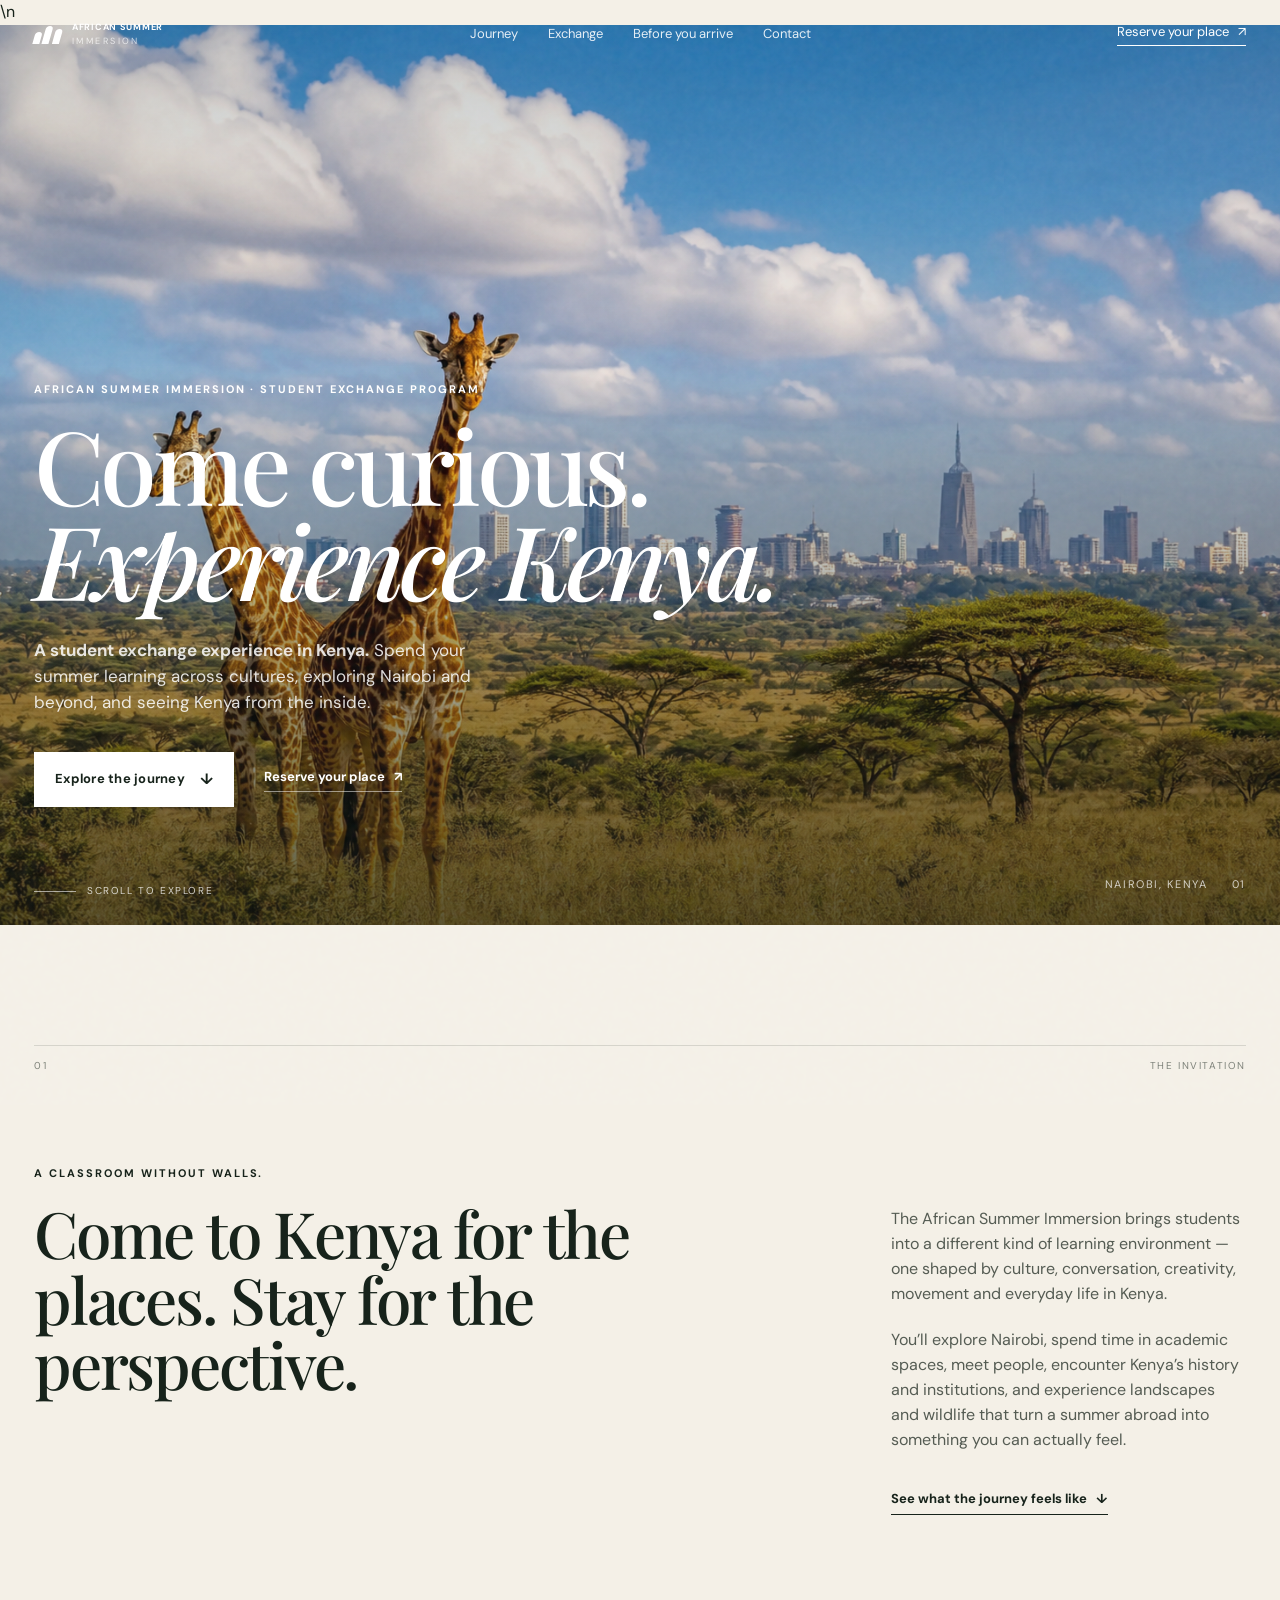
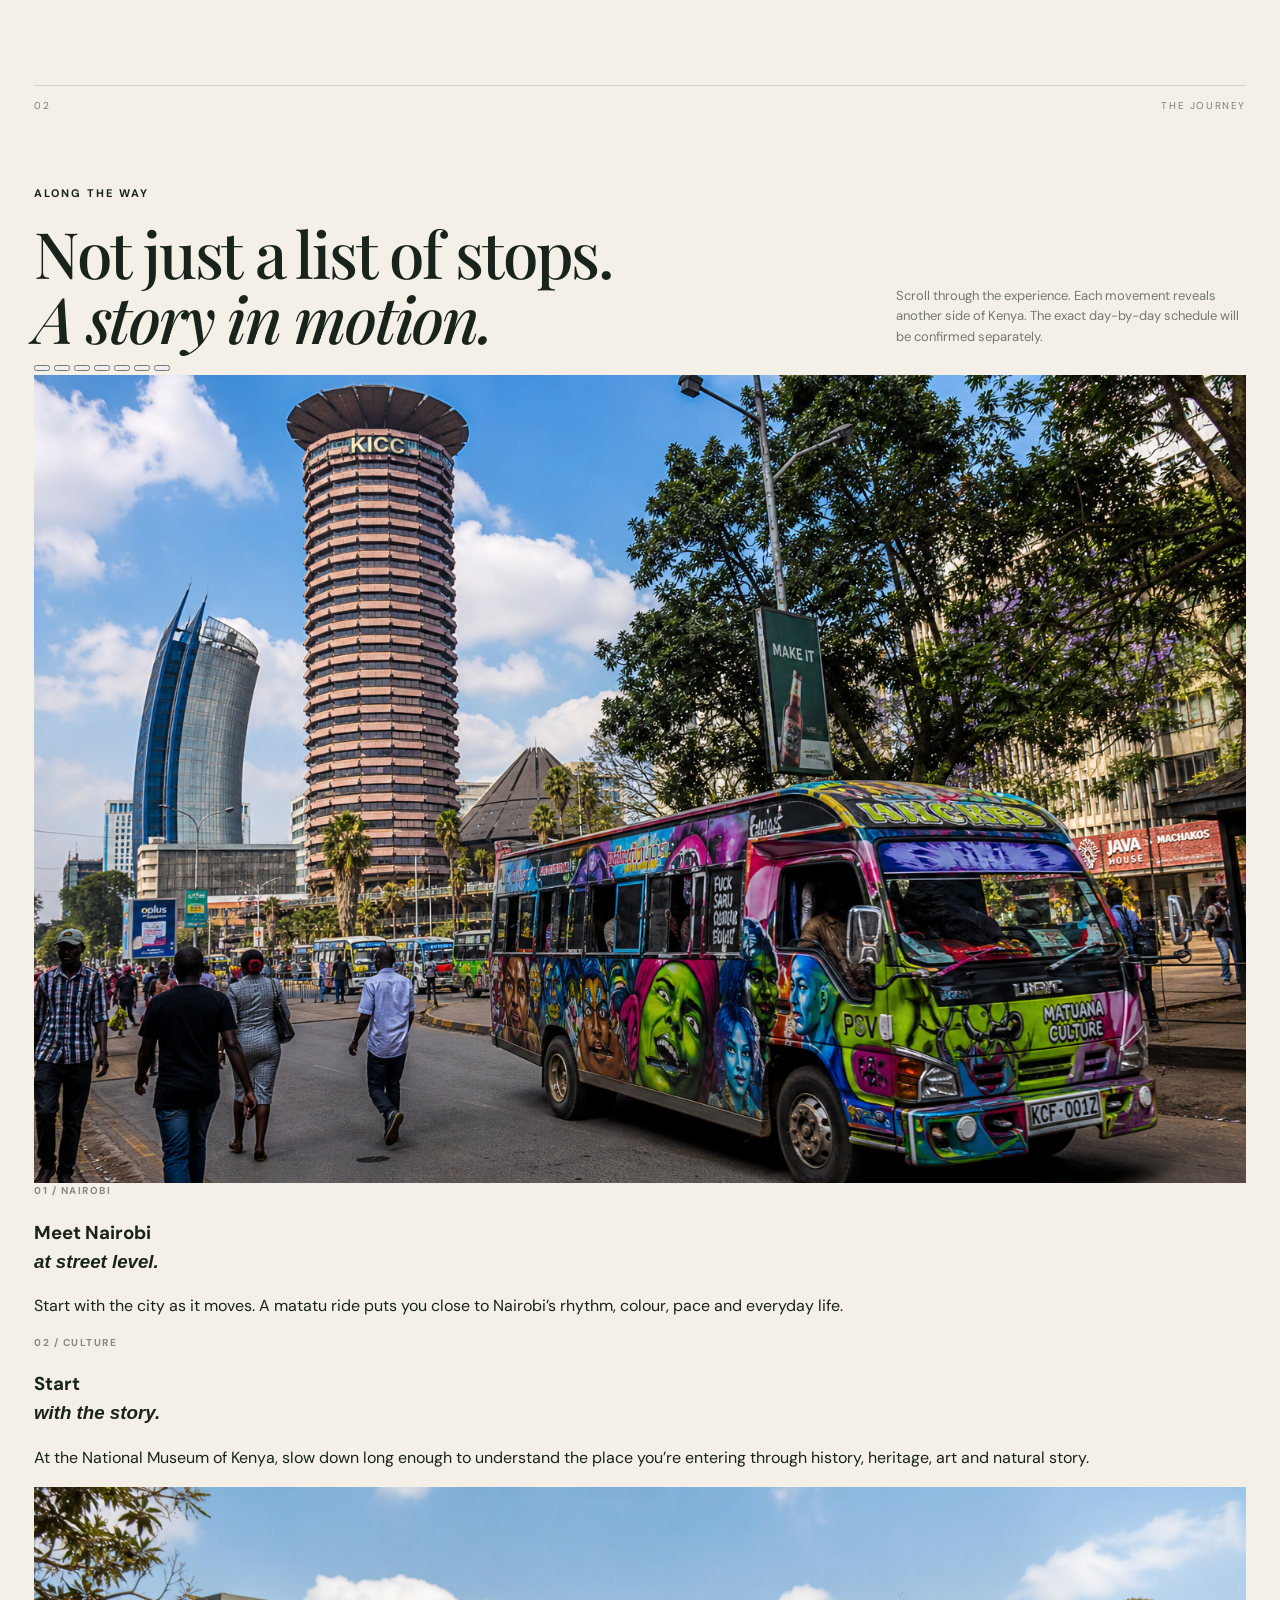
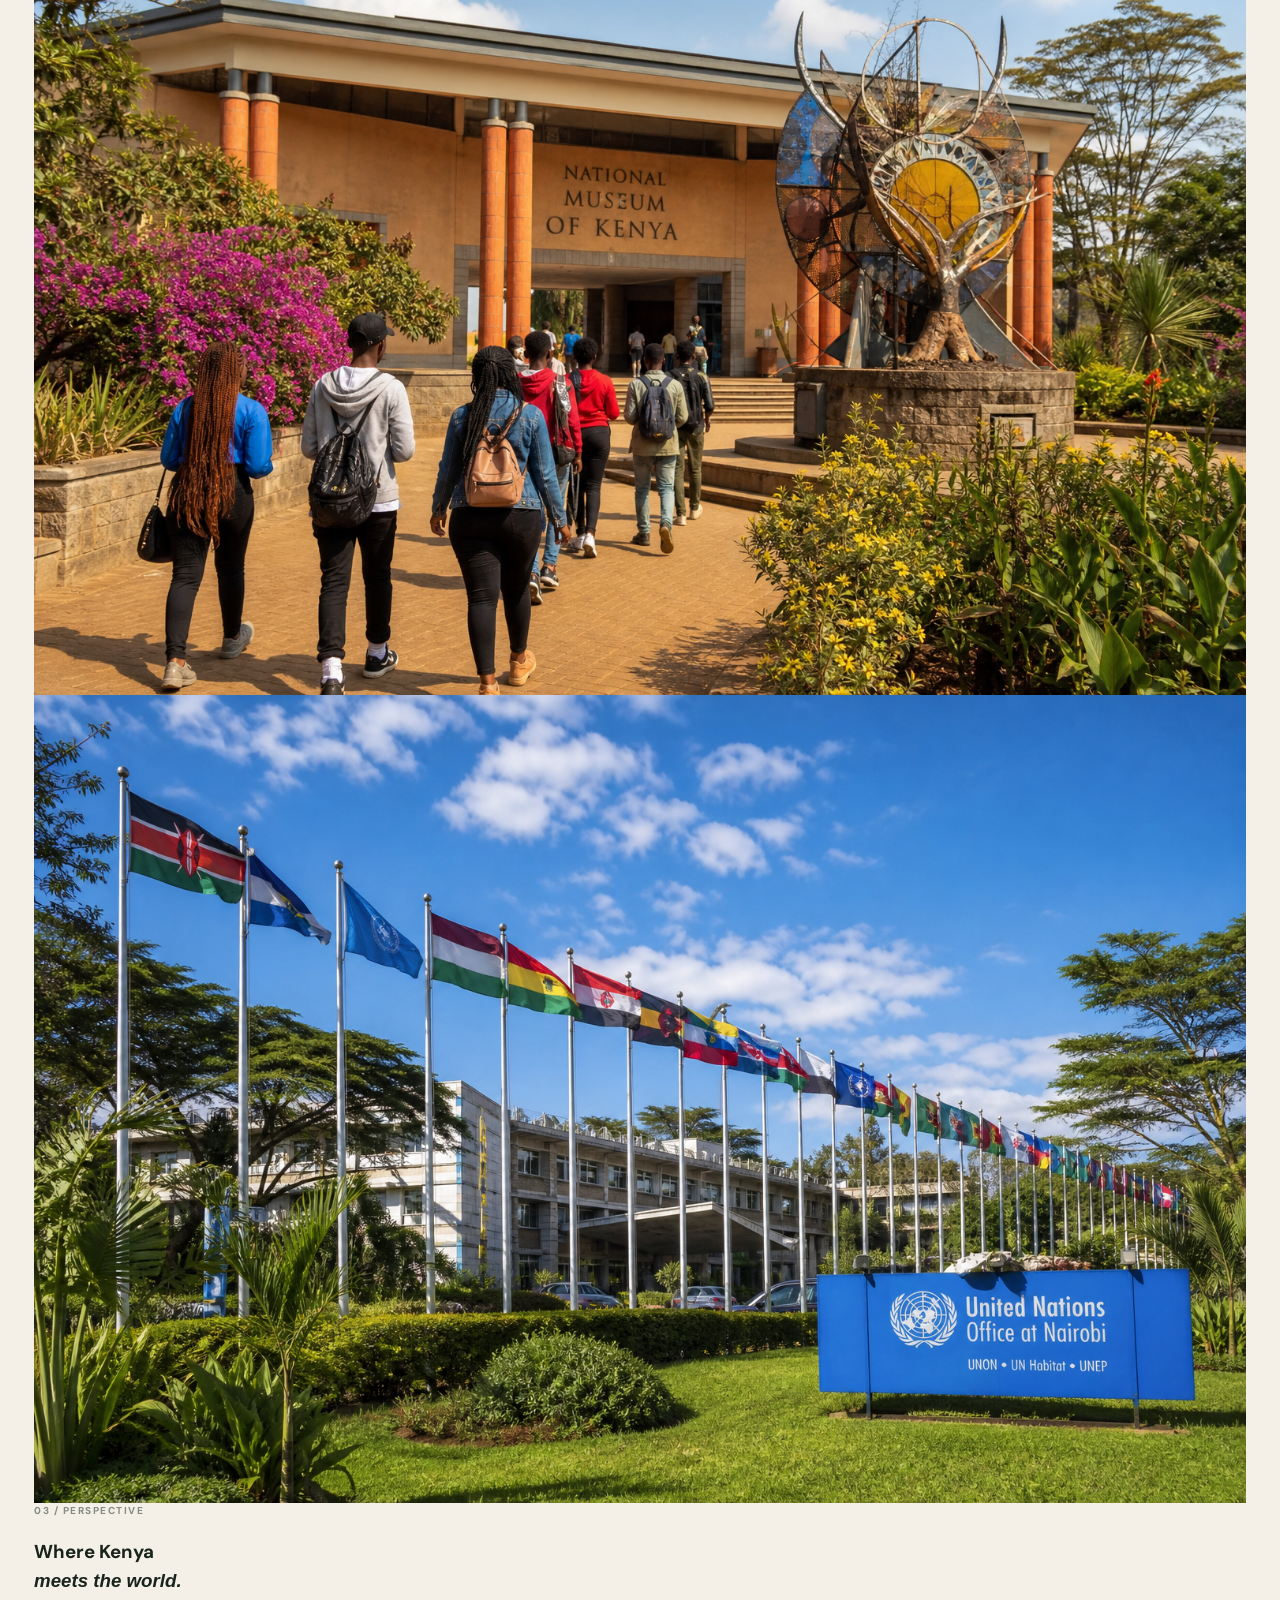
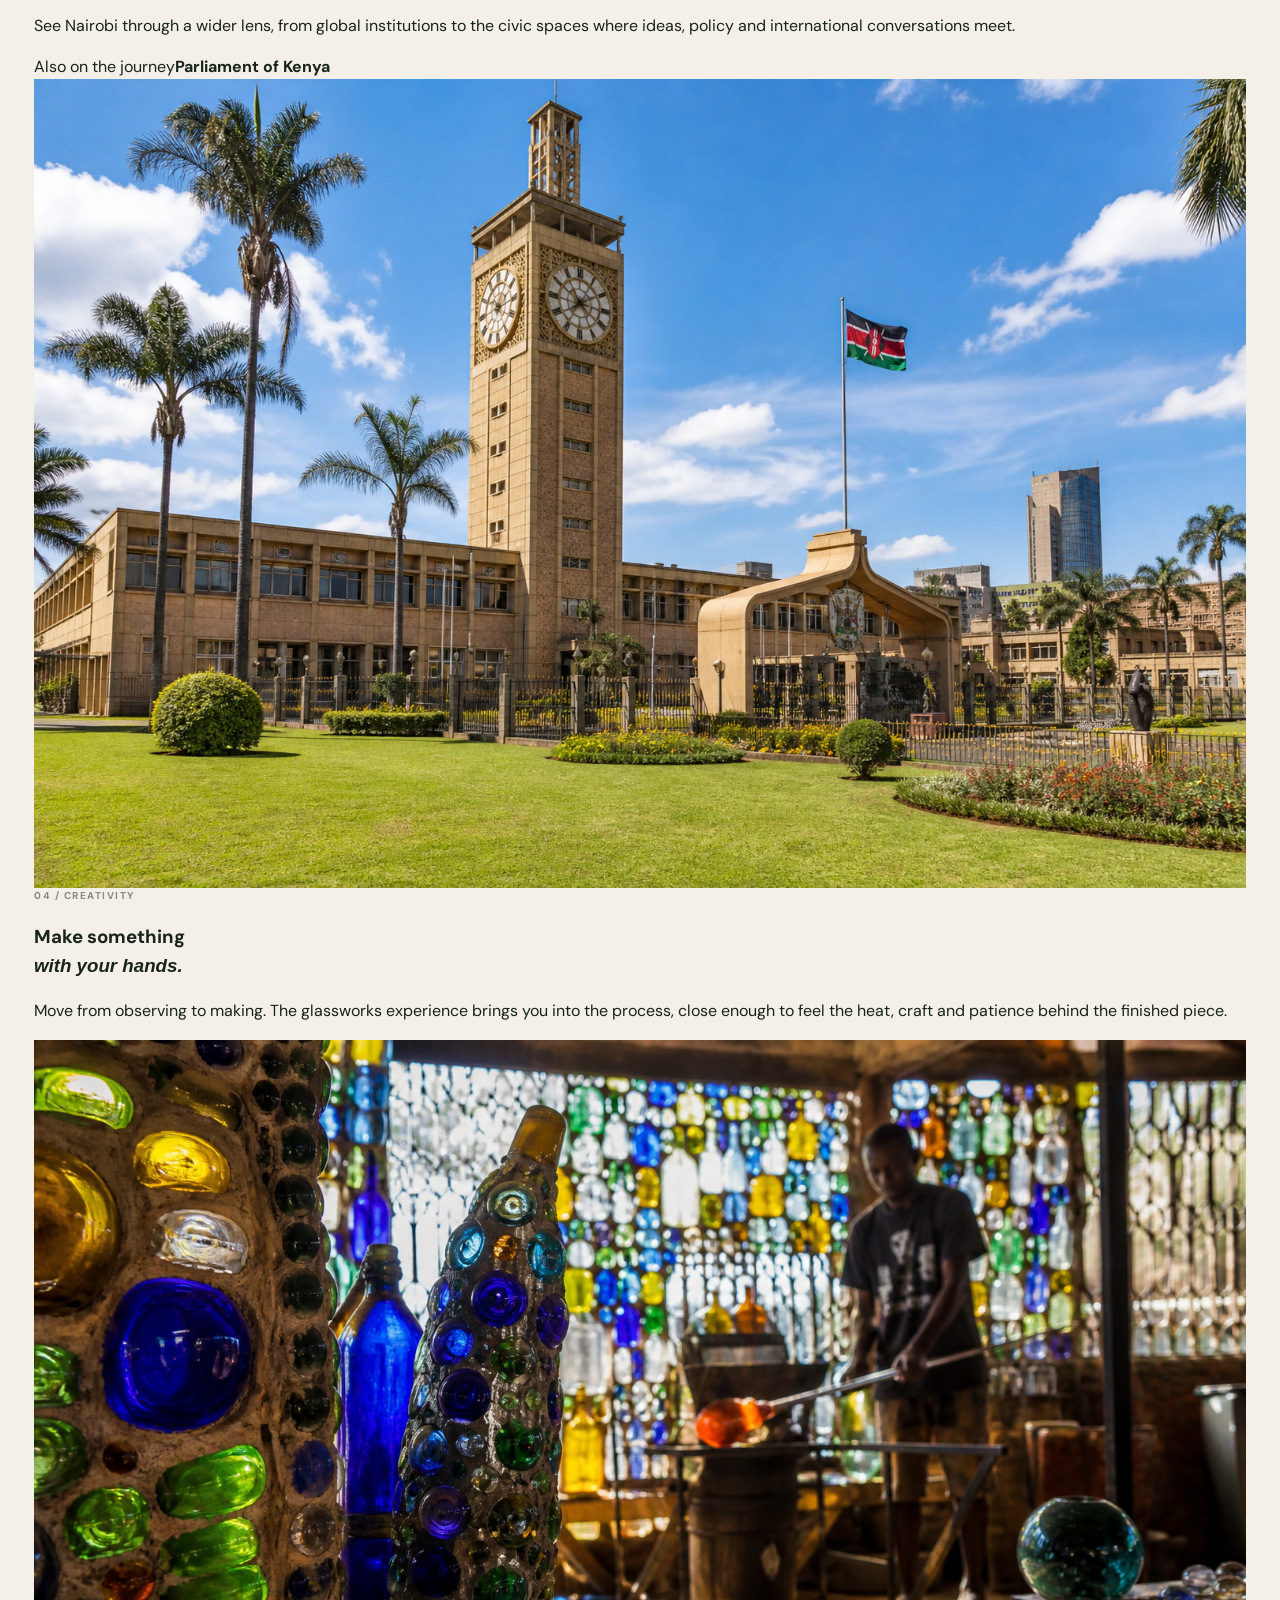
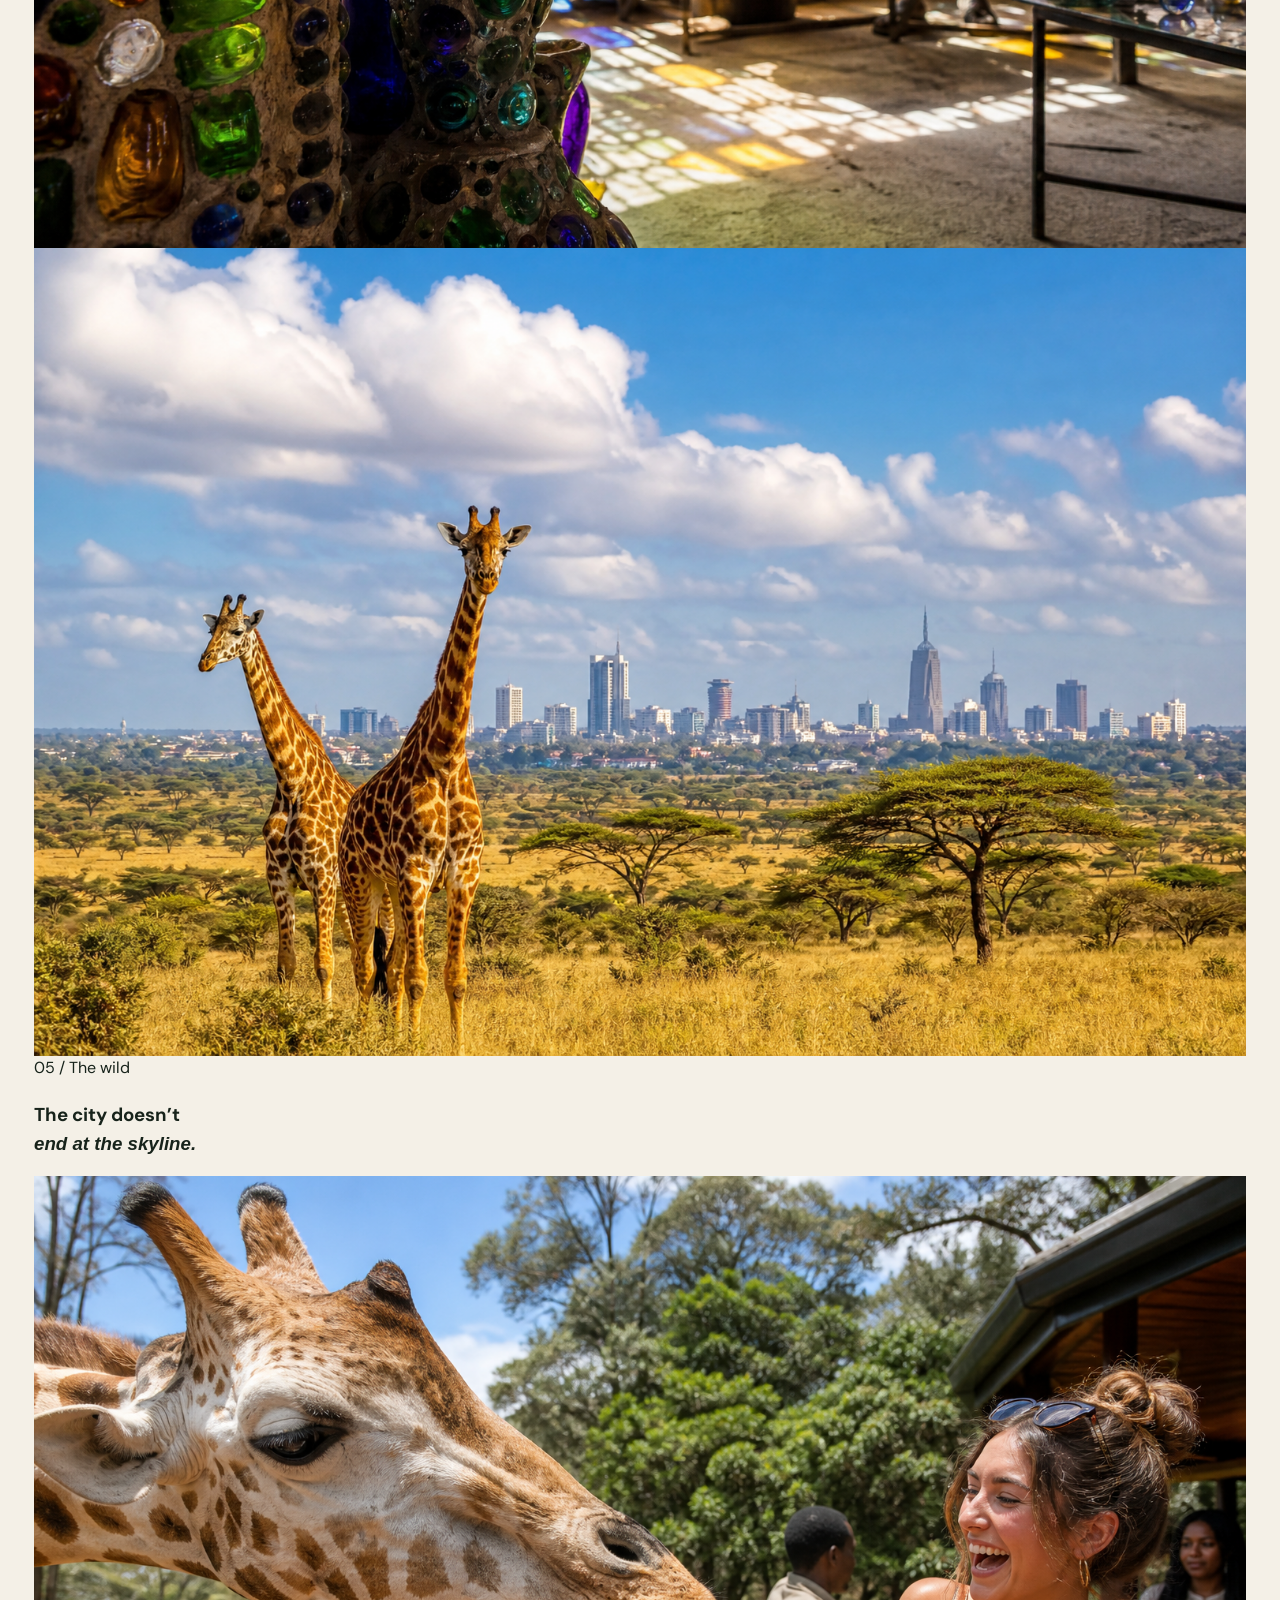
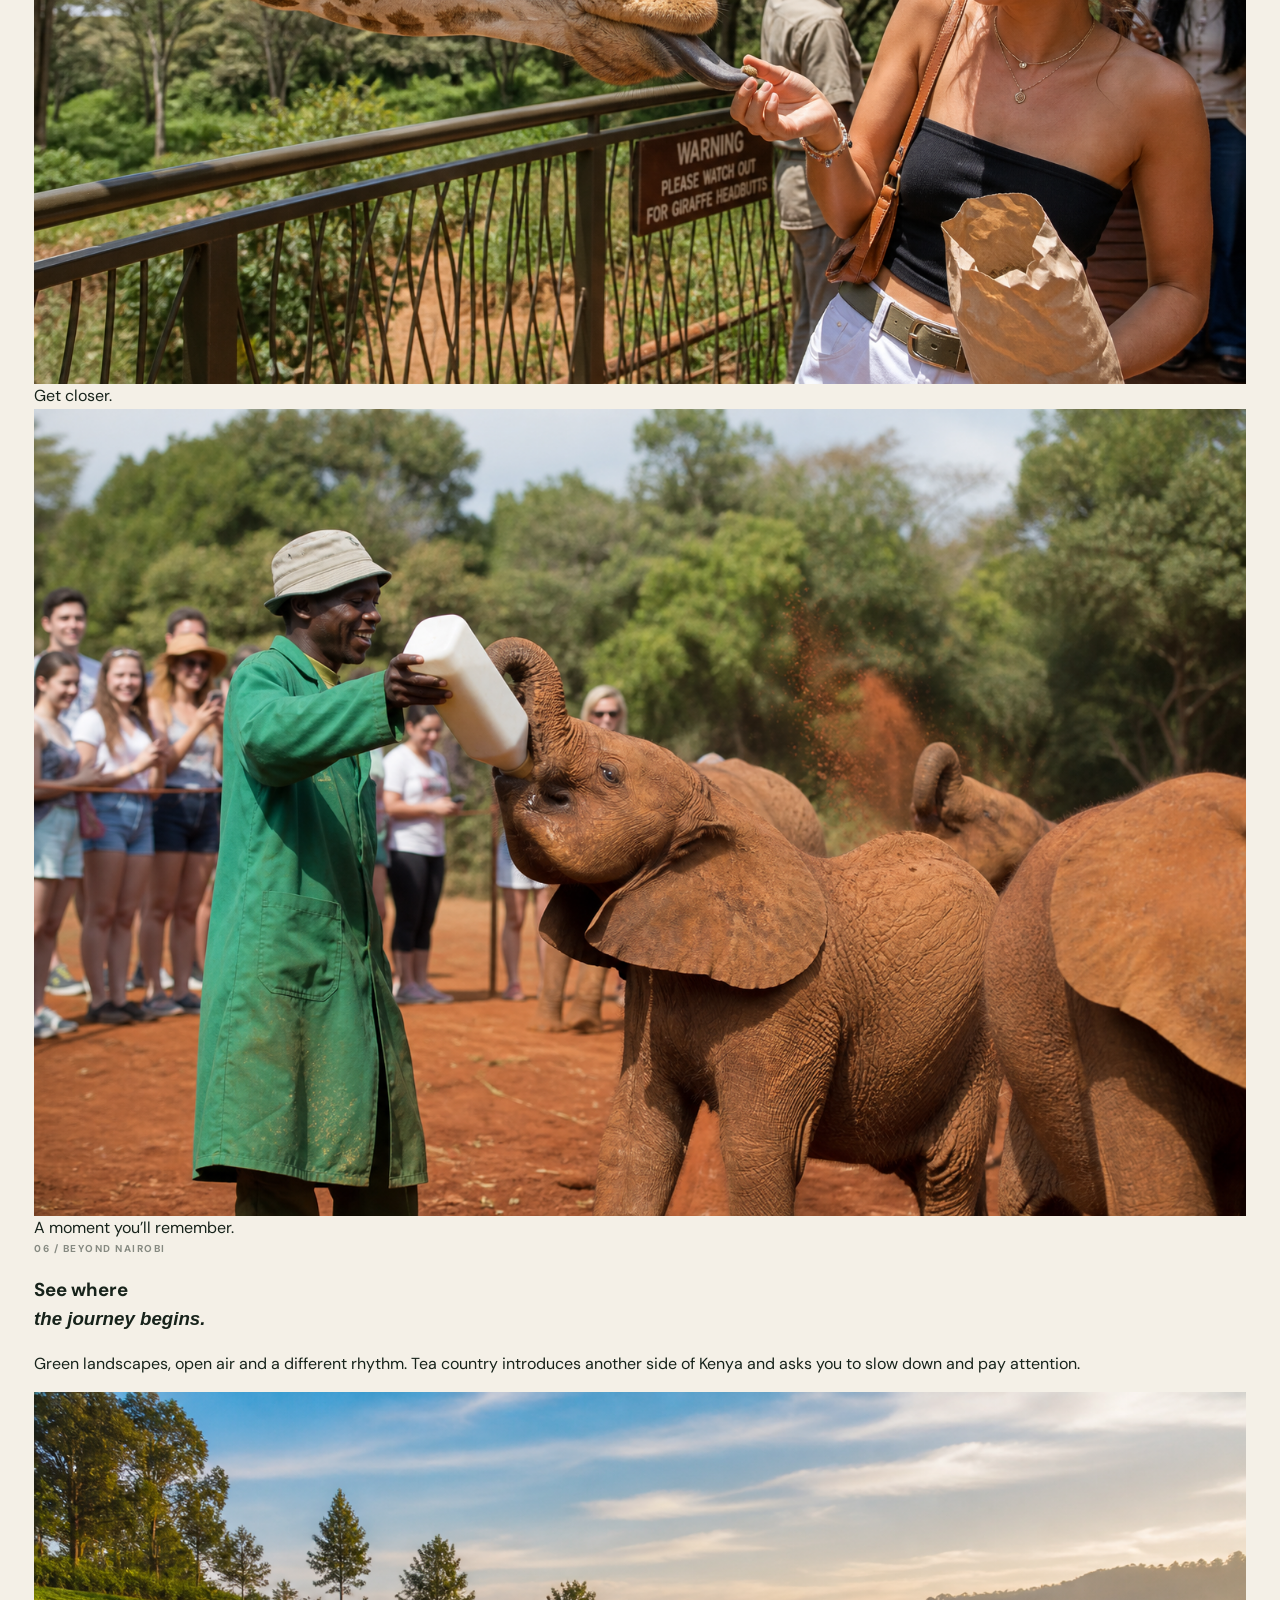
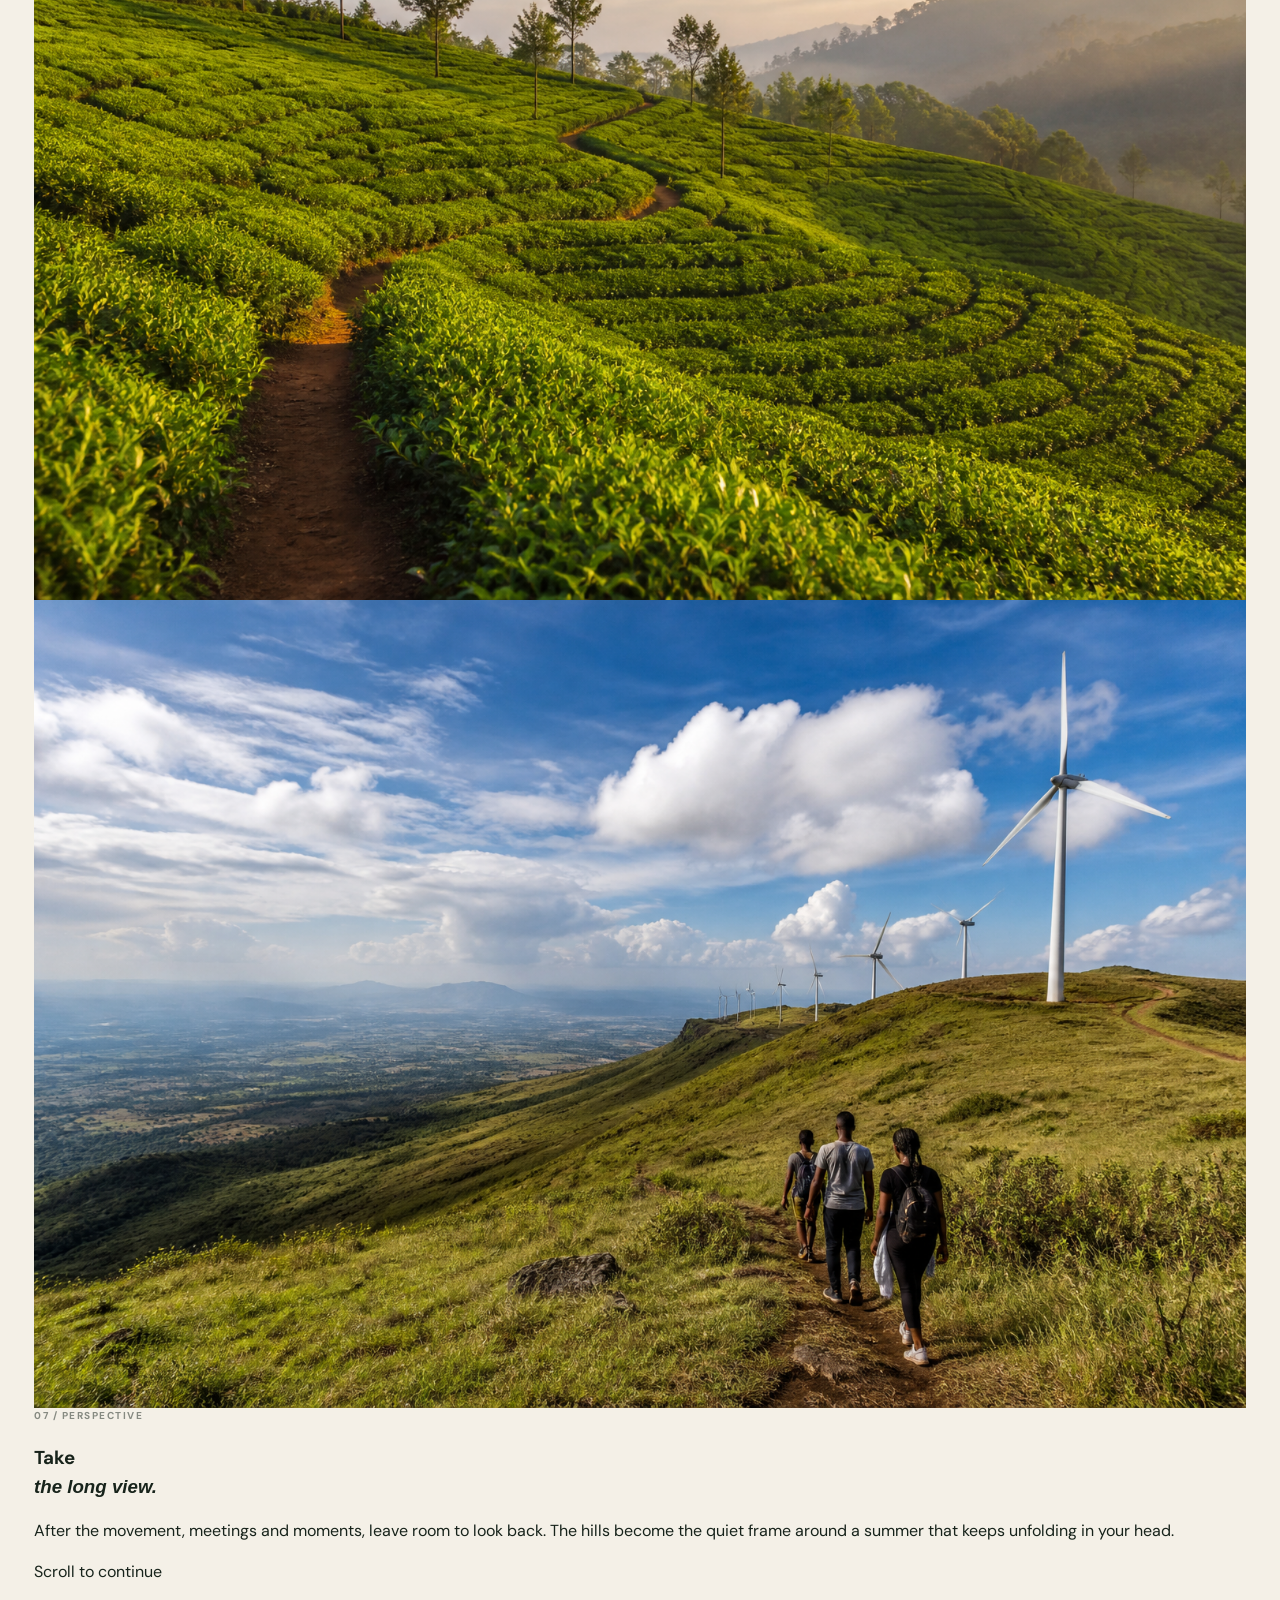
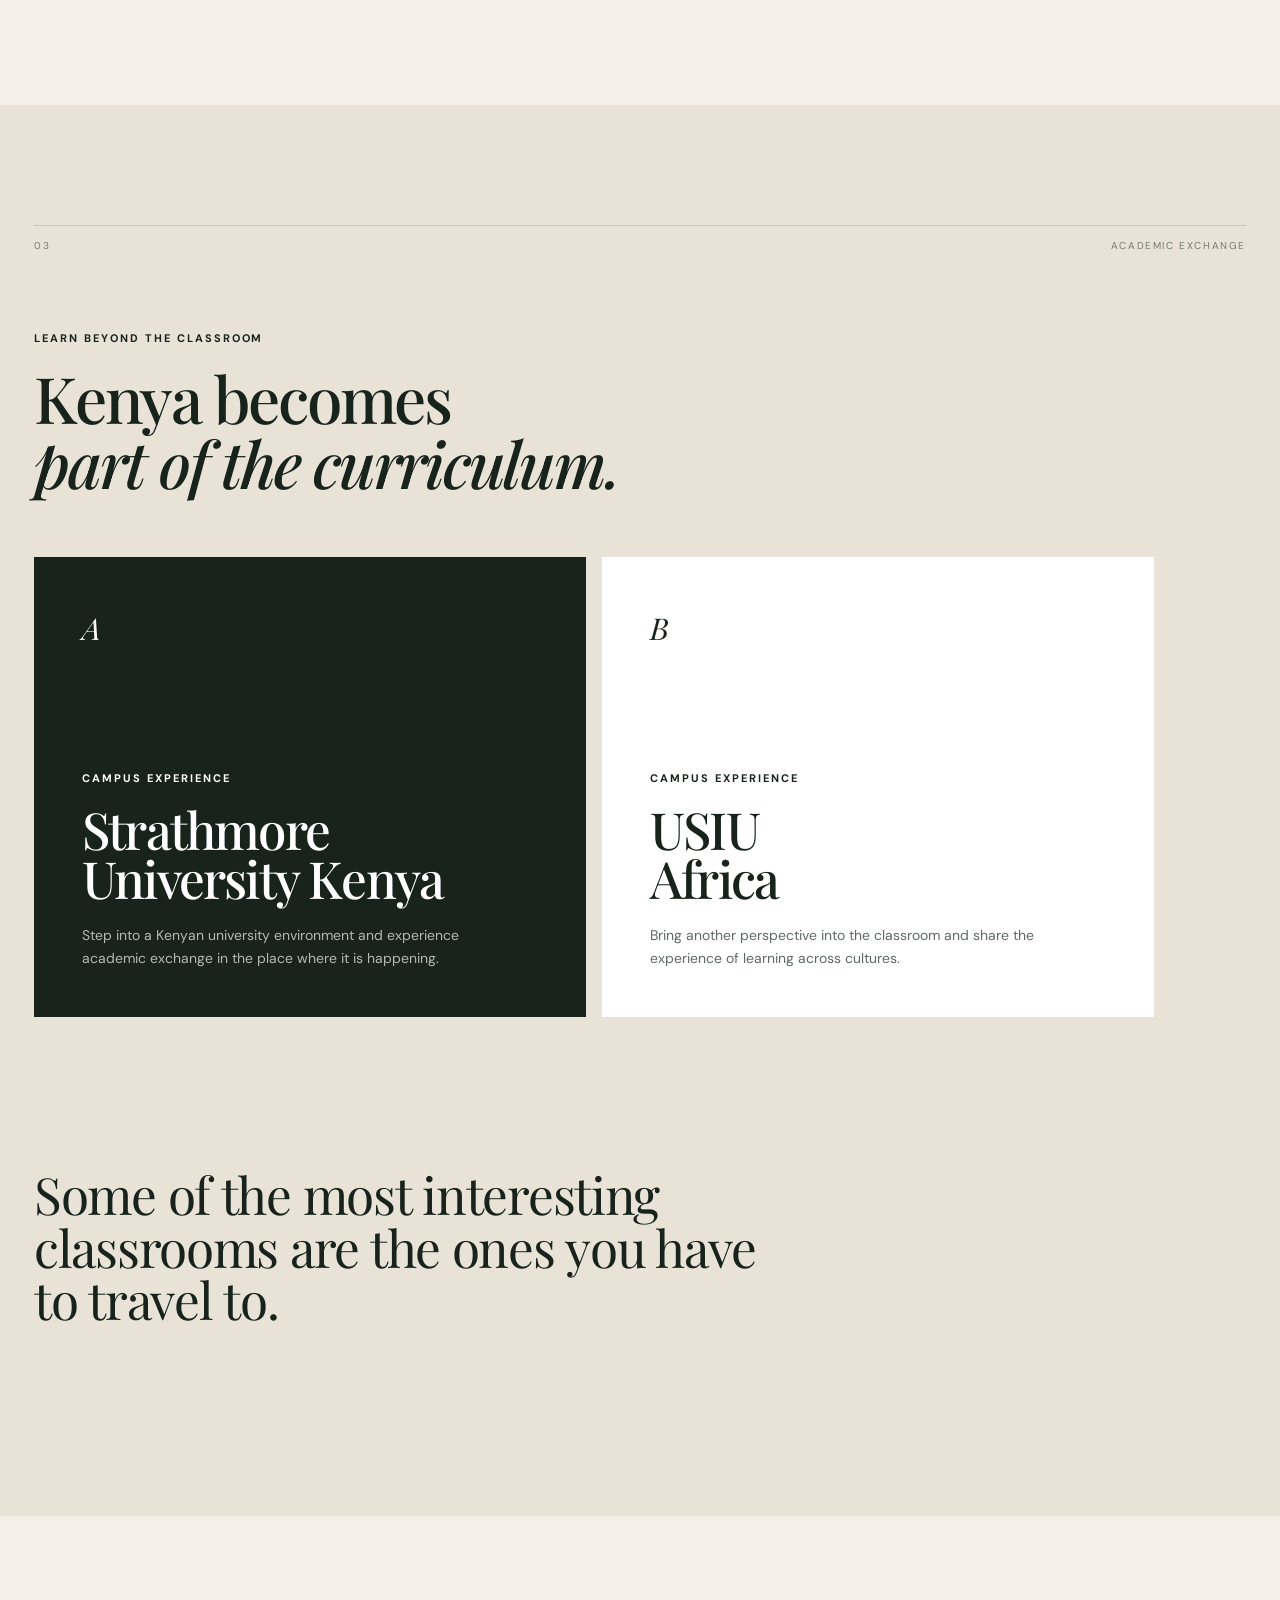
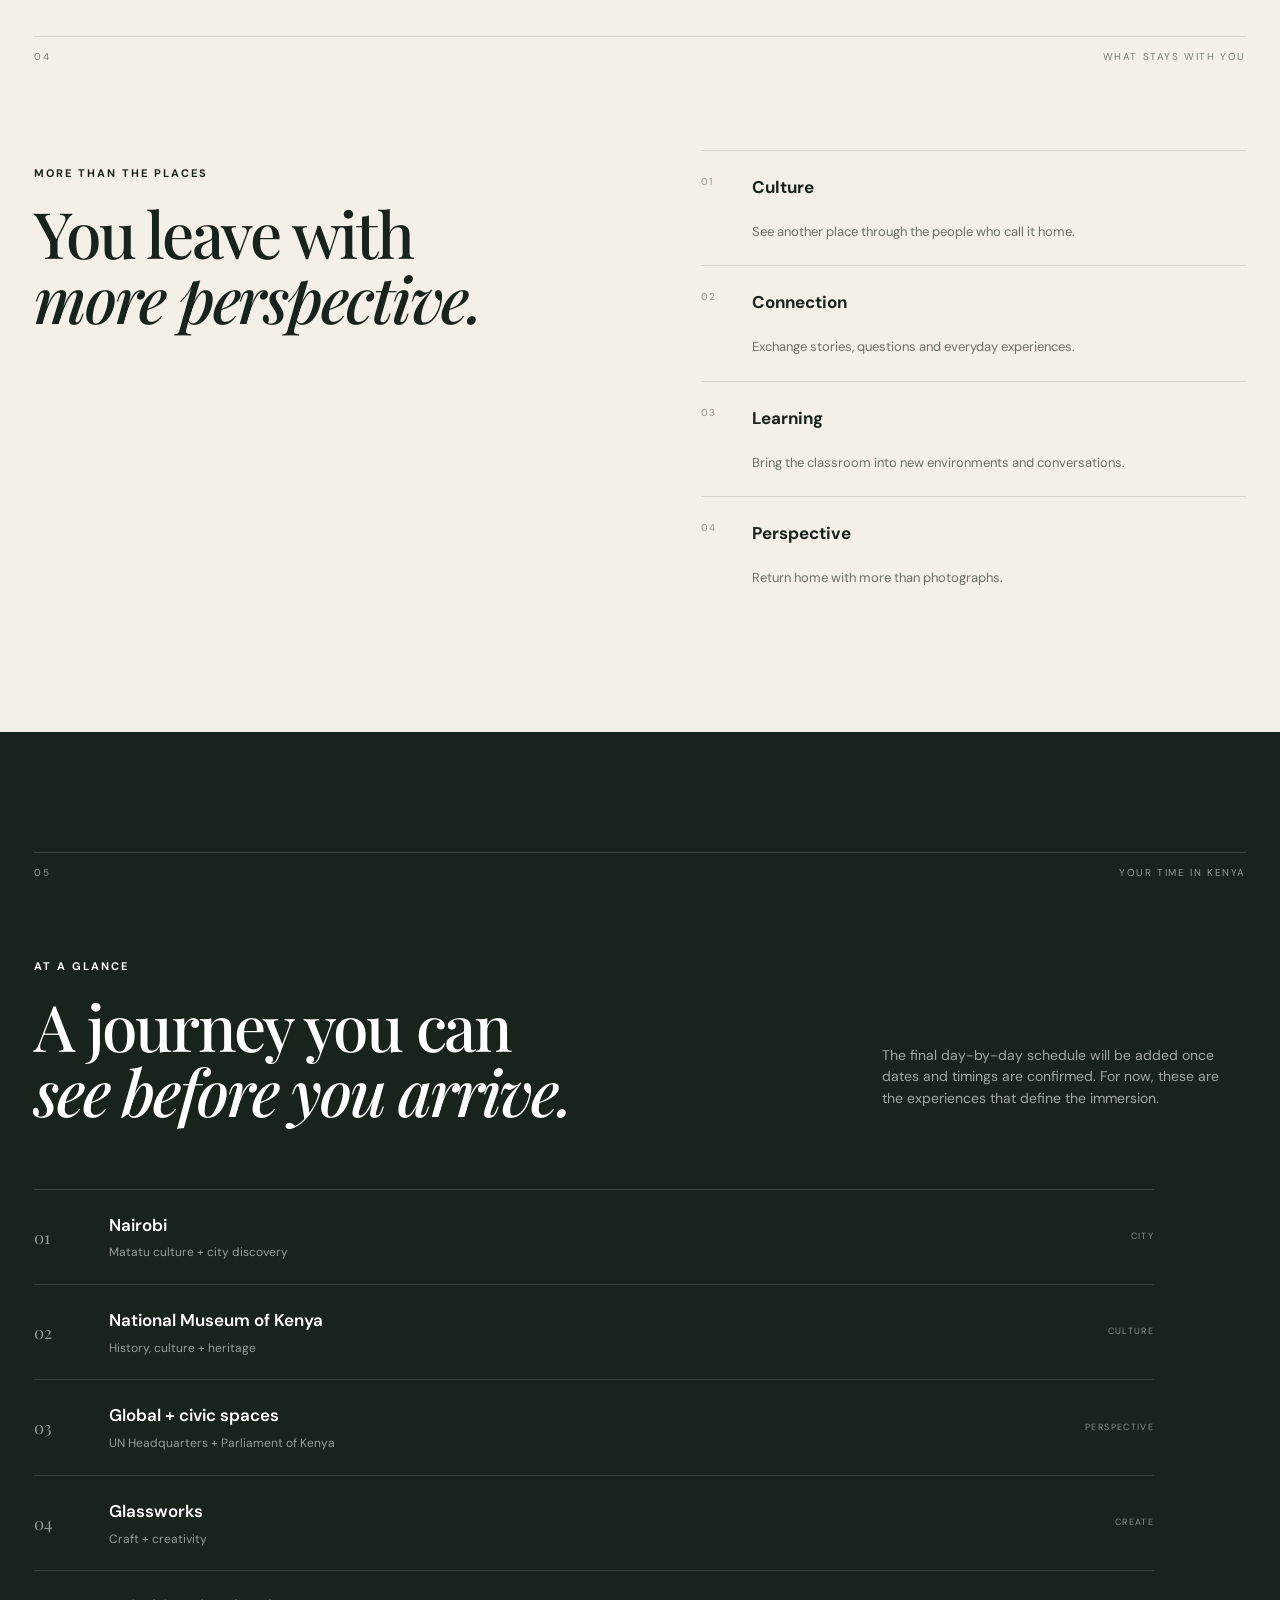
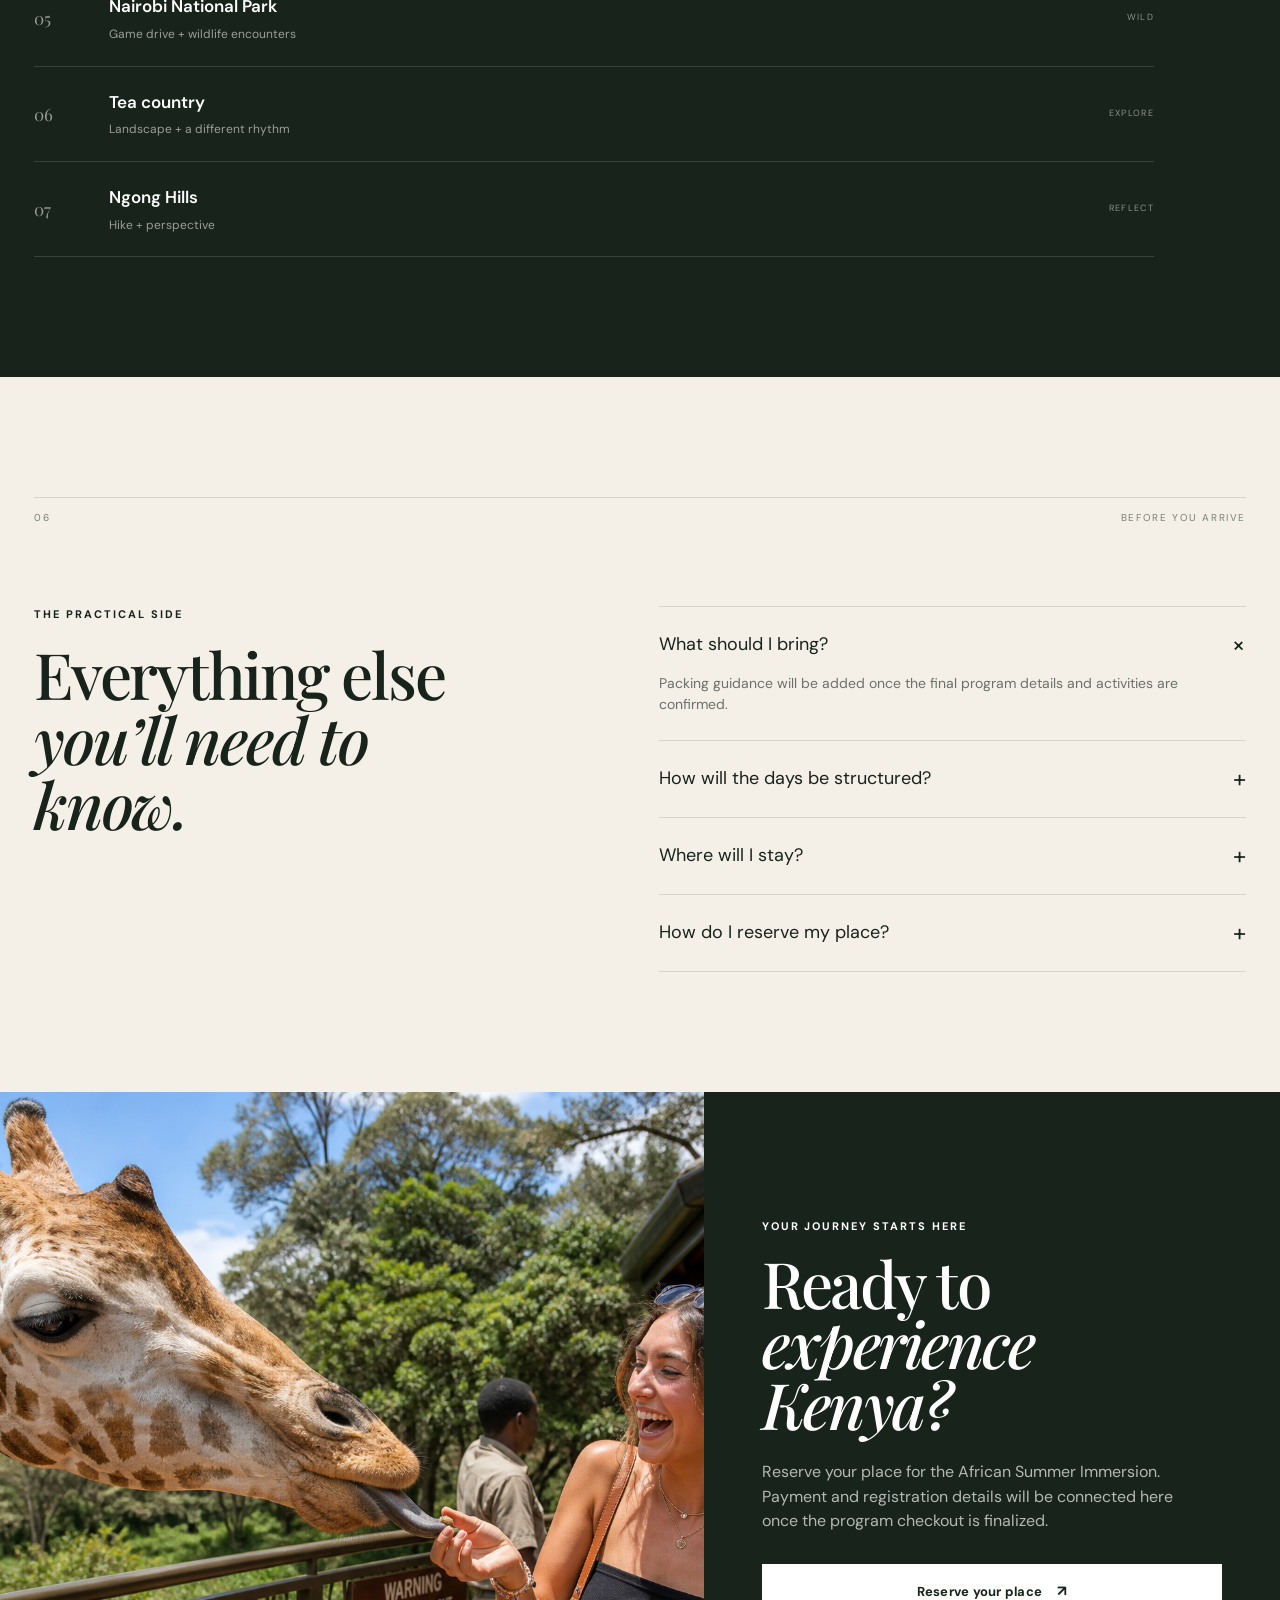
==== commit a30976ff: "Refine student exchange homepage and journey experience" ====
--- a/index.html
+++ b/index.html
@@ -4,7 +4,7 @@
 <meta charset="utf-8">
 <meta name="viewport" content="width=device-width, initial-scale=1">
 <meta name="theme-color" content="#17231b">
-<meta name="description" content="African Summer Immersion — a cultural and academic exchange experience in Kenya.">
+<meta name="description" content="African Summer Immersion — a student exchange experience in Kenya combining academic exchange, culture, wildlife and city experiences.">
 <meta property="og:title" content="African Summer Immersion">
 <meta property="og:description" content="Come curious. Experience Kenya.">
 <meta property="og:type" content="website">
@@ -25,8 +25,9 @@
 <a href="#journey">Journey</a>
 <a href="#exchange">Exchange</a>
 <a href="#prepare">Before you arrive</a>
+<a href="./contact.html">Contact</a>
 </nav>
-<a class="nav-cta" href="#reserve">Reserve your place <span>↗</span></a>
+<a class="nav-cta" href="./payment.html">Reserve your place <span>↗</span></a>
 <button class="nav-toggle" aria-label="Open menu" aria-expanded="false"><span></span><span></span></button>
 </header>
 
@@ -38,9 +39,9 @@
 <div class="hero-overlay"></div>
 <div class="hero-grain"></div>
 <div class="hero-content reveal">
-<p class="eyebrow light">A cultural + academic exchange in Kenya</p>
+<p class="eyebrow light">African Summer Immersion · Student Exchange Program</p>
 <h1>Come curious.<br><span>Experience Kenya.</span></h1>
-<p class="hero-copy">A summer of new places, new perspectives and experiences that begin long before you return home.</p>
+<p class="hero-copy"><strong>A student exchange experience in Kenya.</strong> Spend your summer learning across cultures, exploring Nairobi and beyond, and seeing Kenya from the inside.</p>
 <div class="hero-actions">
 <a class="button button-light" href="#journey">Explore the journey <span>↓</span></a>
 <a class="text-link light-link" href="#reserve">Reserve your place <span>↗</span></a>
@@ -65,52 +66,58 @@
 </div>
 </section>
 
-<section class="journey section" id="journey">
+<section class="journey section journey-cinema" id="journey">
 <div class="section-label reveal"><span>02</span><span>The journey</span></div>
 <div class="journey-intro">
 <div class="reveal"><p class="eyebrow">Along the way</p><h2>Not just a list of stops.<br><em>A story in motion.</em></h2></div>
-<p class="journey-note reveal">The exact day-by-day schedule will be confirmed separately. What’s here is the experience you’re coming to Kenya to discover.</p>
+<p class="journey-note reveal">Scroll through the experience. Each movement reveals another side of Kenya. The exact day-by-day schedule will be confirmed separately.</p>
 </div>
-<div class="journey-map" aria-hidden="true">
-<div class="route-line"><div class="route-progress"></div></div>
-<span class="route-dot dot-1"></span><span class="route-dot dot-2"></span><span class="route-dot dot-3"></span><span class="route-dot dot-4"></span><span class="route-dot dot-5"></span><span class="route-dot dot-6"></span><span class="route-dot dot-7"></span>
+<div class="journey-scroll-space">
+<div class="journey-stage">
+<div class="journey-progress" aria-hidden="true">
+<div class="journey-progress-track"><span class="journey-progress-fill"></span></div>
+<div class="journey-dots">
+<button class="journey-dot active" type="button" aria-label="Show Nairobi experience"></button>
+<button class="journey-dot" type="button" aria-label="Show museum experience"></button>
+<button class="journey-dot" type="button" aria-label="Show global and civic experience"></button>
+<button class="journey-dot" type="button" aria-label="Show glassworks experience"></button>
+<button class="journey-dot" type="button" aria-label="Show wildlife experience"></button>
+<button class="journey-dot" type="button" aria-label="Show tea country experience"></button>
+<button class="journey-dot" type="button" aria-label="Show Ngong Hills experience"></button>
 </div>
-
-<div class="experience-stack">
-<article class="experience exp-wide reveal" data-progress="1">
-<div class="experience-media media-tall"><img src="./Student-exchange-Program/Images/experience%20the%20matatu%20culture%20with%20a%20drive%20round%20the%20city.png" alt="Matatu travelling through Nairobi" fetchpriority="high"></div>
-<div class="experience-copy"><p class="experience-index">01 / Nairobi</p><h3>Meet Nairobi<br><em>at street level.</em></h3><p>Start with the city as it moves. A matatu ride puts you close to Nairobi’s rhythm — the colour, the pace, the people and the everyday life that makes the city feel alive.</p></div>
+</div>
+<div class="journey-slides">
+<article class="journey-slide active" data-slide="0">
+<div class="journey-slide-image"><img src="./Student-exchange-Program/Images/experience%20the%20matatu%20culture%20with%20a%20drive%20round%20the%20city.png" alt="Matatu travelling through Nairobi" fetchpriority="high"></div>
+<div class="journey-slide-copy"><p class="experience-index">01 / Nairobi</p><h3>Meet Nairobi<br><em>at street level.</em></h3><p>Start with the city as it moves. A matatu ride puts you close to Nairobi’s rhythm, colour, pace and everyday life.</p></div>
 </article>
-
-<article class="experience exp-split reverse reveal" data-progress="2">
-<div class="experience-copy"><p class="experience-index">02 / Culture</p><h3>Start<br><em>with the story.</em></h3><p>At the National Museum of Kenya, the journey slows down long enough to understand the place you’re entering — its history, heritage, art and natural story.</p></div>
-<div class="experience-media media-portrait"><img src="./Student-exchange-Program/Images/visit%20the%20national%20meuseam%20of%20kenya.png" alt="National Museum of Kenya" loading="lazy"></div>
+<article class="journey-slide" data-slide="1">
+<div class="journey-slide-copy"><p class="experience-index">02 / Culture</p><h3>Start<br><em>with the story.</em></h3><p>At the National Museum of Kenya, slow down long enough to understand the place you’re entering through history, heritage, art and natural story.</p></div>
+<div class="journey-slide-image"><img src="./Student-exchange-Program/Images/visit%20the%20national%20meuseam%20of%20kenya.png" alt="National Museum of Kenya" loading="lazy"></div>
 </article>
-
-<article class="experience exp-civic reveal" data-progress="3">
-<div class="civic-image"><img src="./Student-exchange-Program/Images/visit%20the%20UN%20HQ%20in%20Nairobi.png" alt="United Nations Headquarters in Nairobi" loading="lazy"></div>
-<div class="civic-copy"><p class="experience-index">03 / Perspective</p><h3>Where Kenya<br><em>meets the world.</em></h3><p>See Nairobi through a wider lens — from global institutions to the civic spaces where ideas, policy and international conversations meet.</p><div class="civic-pair"><div><span>Also on the journey</span><strong>Parliament of Kenya</strong></div><img src="./Student-exchange-Program/Images/Visist%20the%20Partliament%20of%20Kenya%20Offices.png" alt="Parliament of Kenya offices" loading="lazy"></div></div>
+<article class="journey-slide" data-slide="2">
+<div class="journey-slide-image"><img src="./Student-exchange-Program/Images/visit%20the%20UN%20HQ%20in%20Nairobi.png" alt="United Nations Headquarters in Nairobi" loading="lazy"></div>
+<div class="journey-slide-copy"><p class="experience-index">03 / Perspective</p><h3>Where Kenya<br><em>meets the world.</em></h3><p>See Nairobi through a wider lens, from global institutions to the civic spaces where ideas, policy and international conversations meet.</p><div class="journey-mini"><span>Also on the journey</span><strong>Parliament of Kenya</strong><img src="./Student-exchange-Program/Images/Visist%20the%20Partliament%20of%20Kenya%20Offices.png" alt="Parliament of Kenya offices" loading="lazy"></div></div>
 </article>
-
-<article class="experience exp-create reveal" data-progress="4">
-<div class="create-copy"><p class="experience-index">04 / Creativity</p><h3>Make something<br><em>with your hands.</em></h3><p>Move from observing to making. The glassworks experience brings you into the process — close enough to feel the heat, the craft and the patience behind the finished piece.</p></div>
-<div class="create-image"><img src="./Student-exchange-Program/Images/Glassworks%20in%20Nairobi.png" alt="Glassworks experience in Nairobi" loading="lazy"></div>
+<article class="journey-slide" data-slide="3">
+<div class="journey-slide-copy"><p class="experience-index">04 / Creativity</p><h3>Make something<br><em>with your hands.</em></h3><p>Move from observing to making. The glassworks experience brings you into the process, close enough to feel the heat, craft and patience behind the finished piece.</p></div>
+<div class="journey-slide-image"><img src="./Student-exchange-Program/Images/Glassworks%20in%20Nairobi.png" alt="Glassworks experience in Nairobi" loading="lazy"></div>
 </article>
-
-<article class="experience exp-wild reveal" data-progress="5">
-<div class="wild-hero"><img src="./Student-exchange-Program/Images/Visit%20Nairobi%20National%20Park%20for%20a%20game%20drive.png" alt="Nairobi National Park game drive" loading="lazy"><div class="wild-overlay"><span>05 / The wild</span><h3>The city doesn’t<br><em>end at the skyline.</em></h3></div></div>
-<div class="wild-row"><div><img src="./Student-exchange-Program/Images/Feed%20Girrafes.png" alt="Feeding giraffes in Kenya" loading="lazy"><p>Get closer.</p></div><div><img src="./Student-exchange-Program/Images/Feed%20Baby%20Elephatnts.png" alt="Baby elephant experience in Kenya" loading="lazy"><p>A moment you’ll remember.</p></div></div>
+<article class="journey-slide journey-wildlife" data-slide="4">
+<div class="journey-wild-main"><img src="./Student-exchange-Program/Images/Visit%20Nairobi%20National%20Park%20for%20a%20game%20drive.png" alt="Nairobi National Park game drive" loading="lazy"><div><span>05 / The wild</span><h3>The city doesn’t<br><em>end at the skyline.</em></h3></div></div>
+<div class="journey-wild-side"><div><img src="./Student-exchange-Program/Images/Feed%20Girrafes.png" alt="Feeding giraffes in Kenya" loading="lazy"><span>Get closer.</span></div><div><img src="./Student-exchange-Program/Images/Feed%20Baby%20Elephatnts.png" alt="Baby elephant experience in Kenya" loading="lazy"><span>A moment you’ll remember.</span></div></div>
 </article>
-
-<article class="experience exp-landscape reveal" data-progress="6">
-<div class="landscape-copy"><p class="experience-index">06 / Beyond Nairobi</p><h3>See where<br><em>the journey begins.</em></h3><p>Green landscapes, open air and a different rhythm. The tea-growing country introduces another side of Kenya — one that asks you to slow down and pay attention.</p></div>
-<div class="landscape-image"><img src="./Student-exchange-Program/Images/Experience%20Tea%20Farms.png" alt="Tea farms in Kenya" loading="lazy"></div>
+<article class="journey-slide" data-slide="5">
+<div class="journey-slide-copy"><p class="experience-index">06 / Beyond Nairobi</p><h3>See where<br><em>the journey begins.</em></h3><p>Green landscapes, open air and a different rhythm. Tea country introduces another side of Kenya and asks you to slow down and pay attention.</p></div>
+<div class="journey-slide-image"><img src="./Student-exchange-Program/Images/Experience%20Tea%20Farms.png" alt="Tea farms in Kenya" loading="lazy"></div>
 </article>
-
-<article class="experience exp-reflect reveal" data-progress="7">
-<div class="reflect-image"><img src="./Student-exchange-Program/Images/Take%20a%20hike%20in%20ngonghills.png" alt="Hiking in the Ngong Hills" loading="lazy"></div>
-<div class="reflect-copy"><p class="experience-index">07 / Perspective</p><h3>Take<br><em>the long view.</em></h3><p>After the movement, the meetings and the moments, leave room to look back. The hills become the quiet frame around a summer that keeps unfolding in your head.</p></div>
+<article class="journey-slide" data-slide="6">
+<div class="journey-slide-image"><img src="./Student-exchange-Program/Images/Take%20a%20hike%20in%20ngonghills.png" alt="Hiking in the Ngong Hills" loading="lazy"></div>
+<div class="journey-slide-copy"><p class="experience-index">07 / Perspective</p><h3>Take<br><em>the long view.</em></h3><p>After the movement, meetings and moments, leave room to look back. The hills become the quiet frame around a summer that keeps unfolding in your head.</p></div>
 </article>
+</div>
+<div class="journey-scroll-hint"><span></span>Scroll to continue</div>
+</div>
 </div>
 </section>
 
@@ -170,8 +177,8 @@
 <p class="eyebrow light">Your journey starts here</p>
 <h2>Ready to<br><em>experience Kenya?</em></h2>
 <p>Reserve your place for the African Summer Immersion. Payment and registration details will be connected here once the program checkout is finalized.</p>
-<a class="button button-light" id="reserve-button" href="#" data-stripe-link="">Reserve your place <span>↗</span></a>
-<small>Secure payment pathway · Stripe ready</small>
+<a class="button button-light" id="reserve-button" href="./payment.html">Reserve your place <span>↗</span></a>
+<small>Choose Stripe, PayPal, bank transfer or another confirmed payment method.</small>
 </div>
 </section>
 </main>
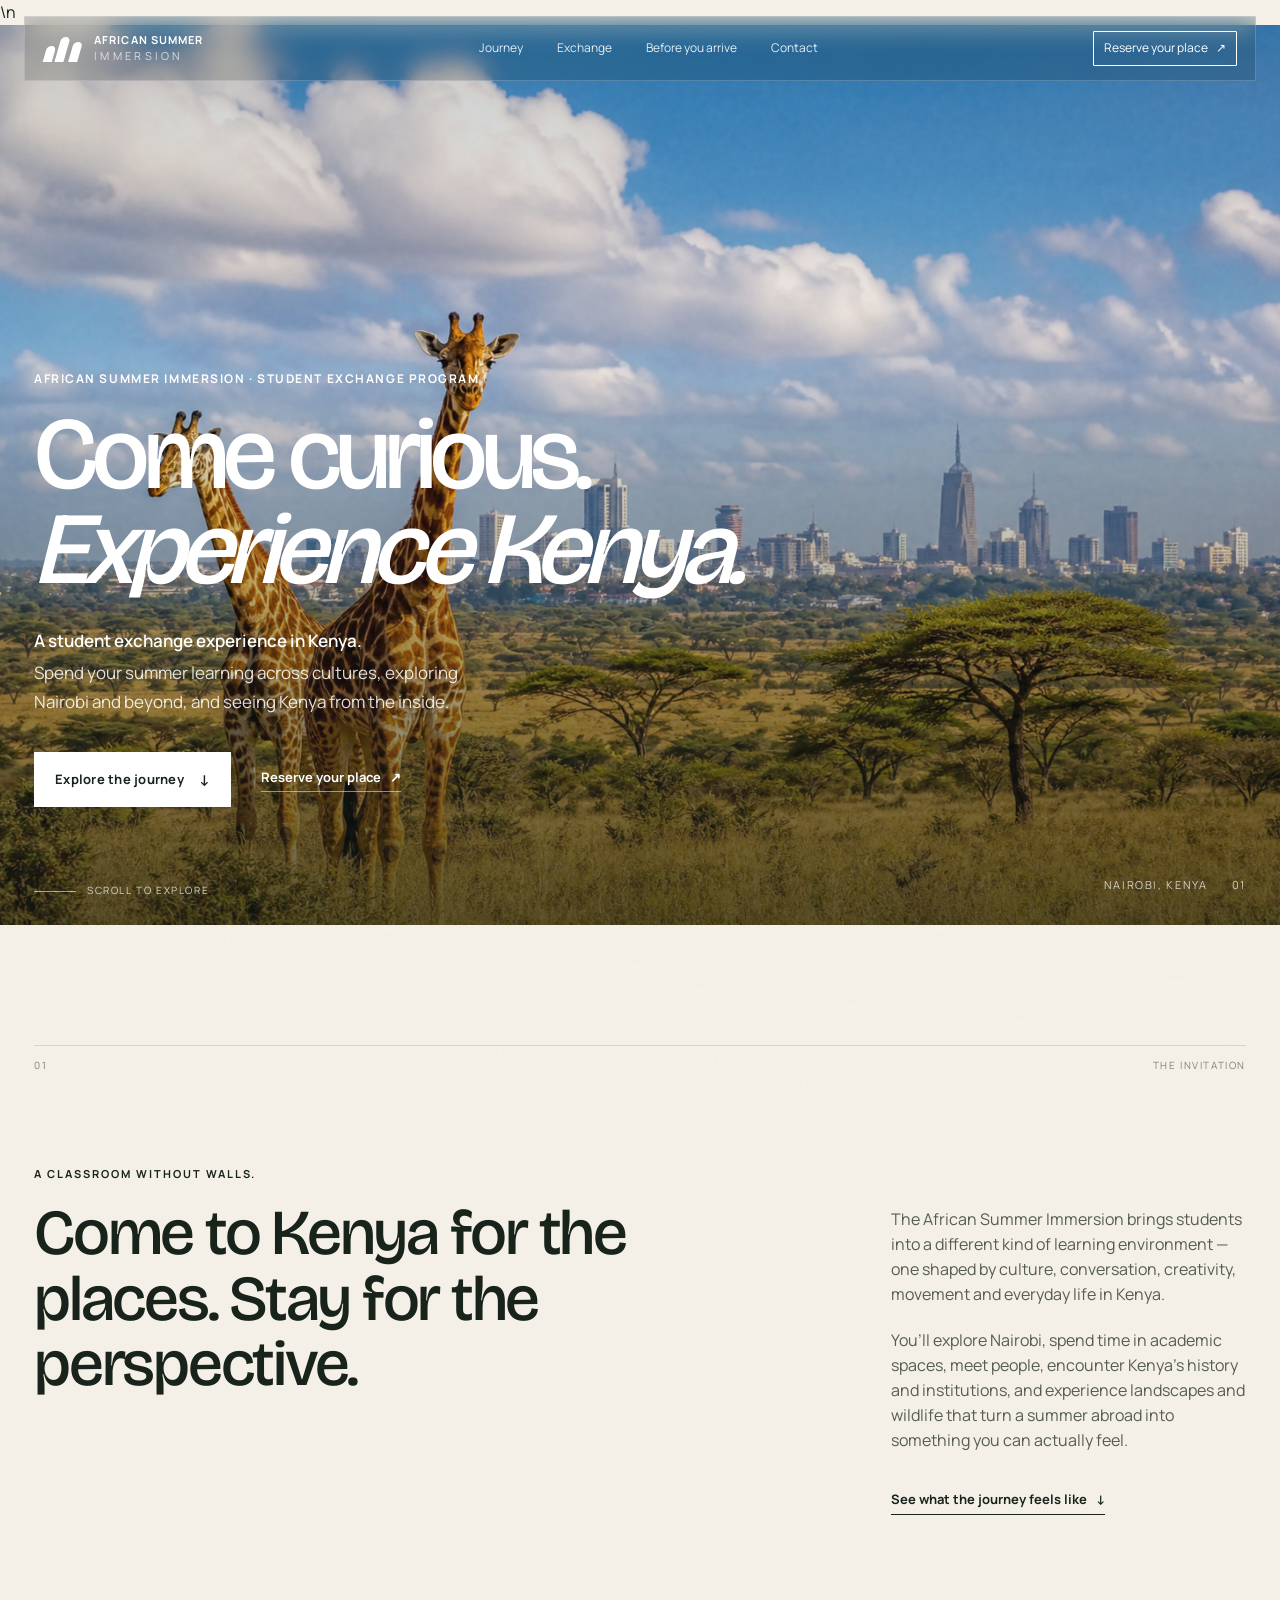
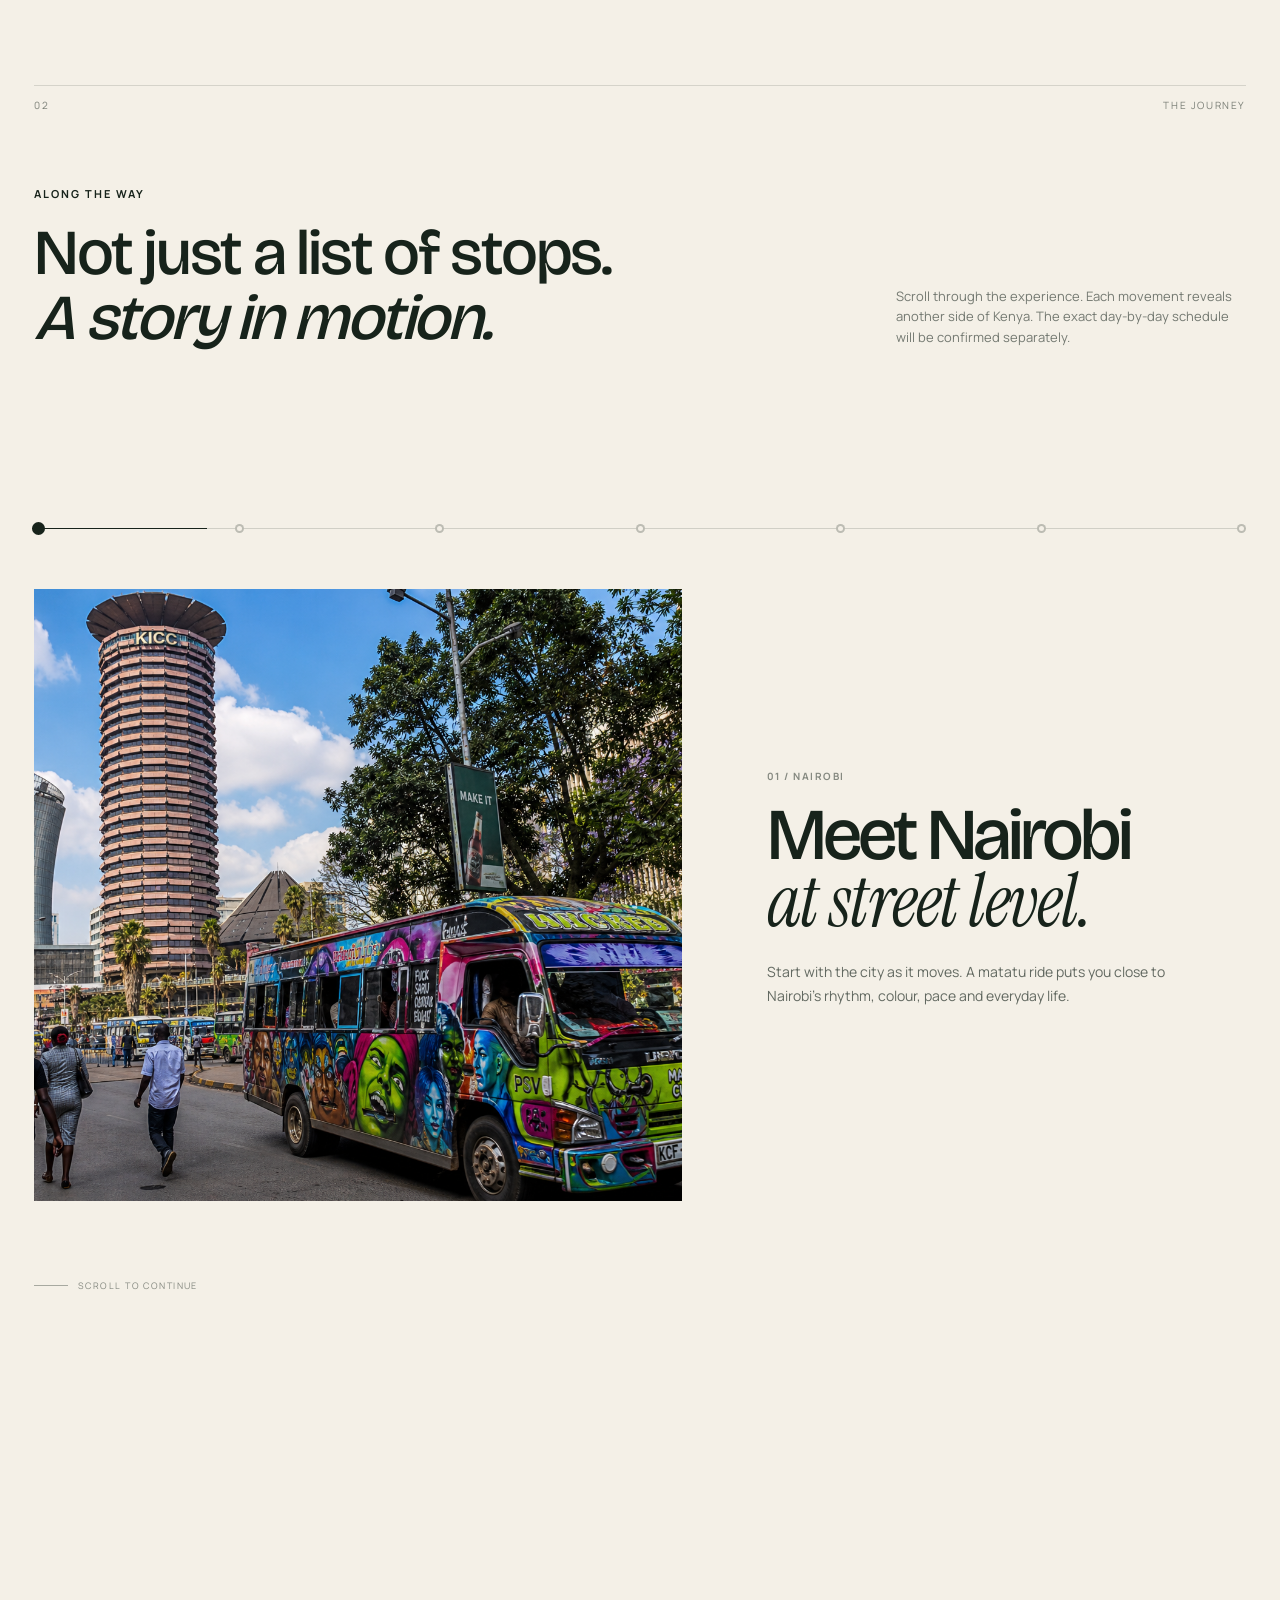
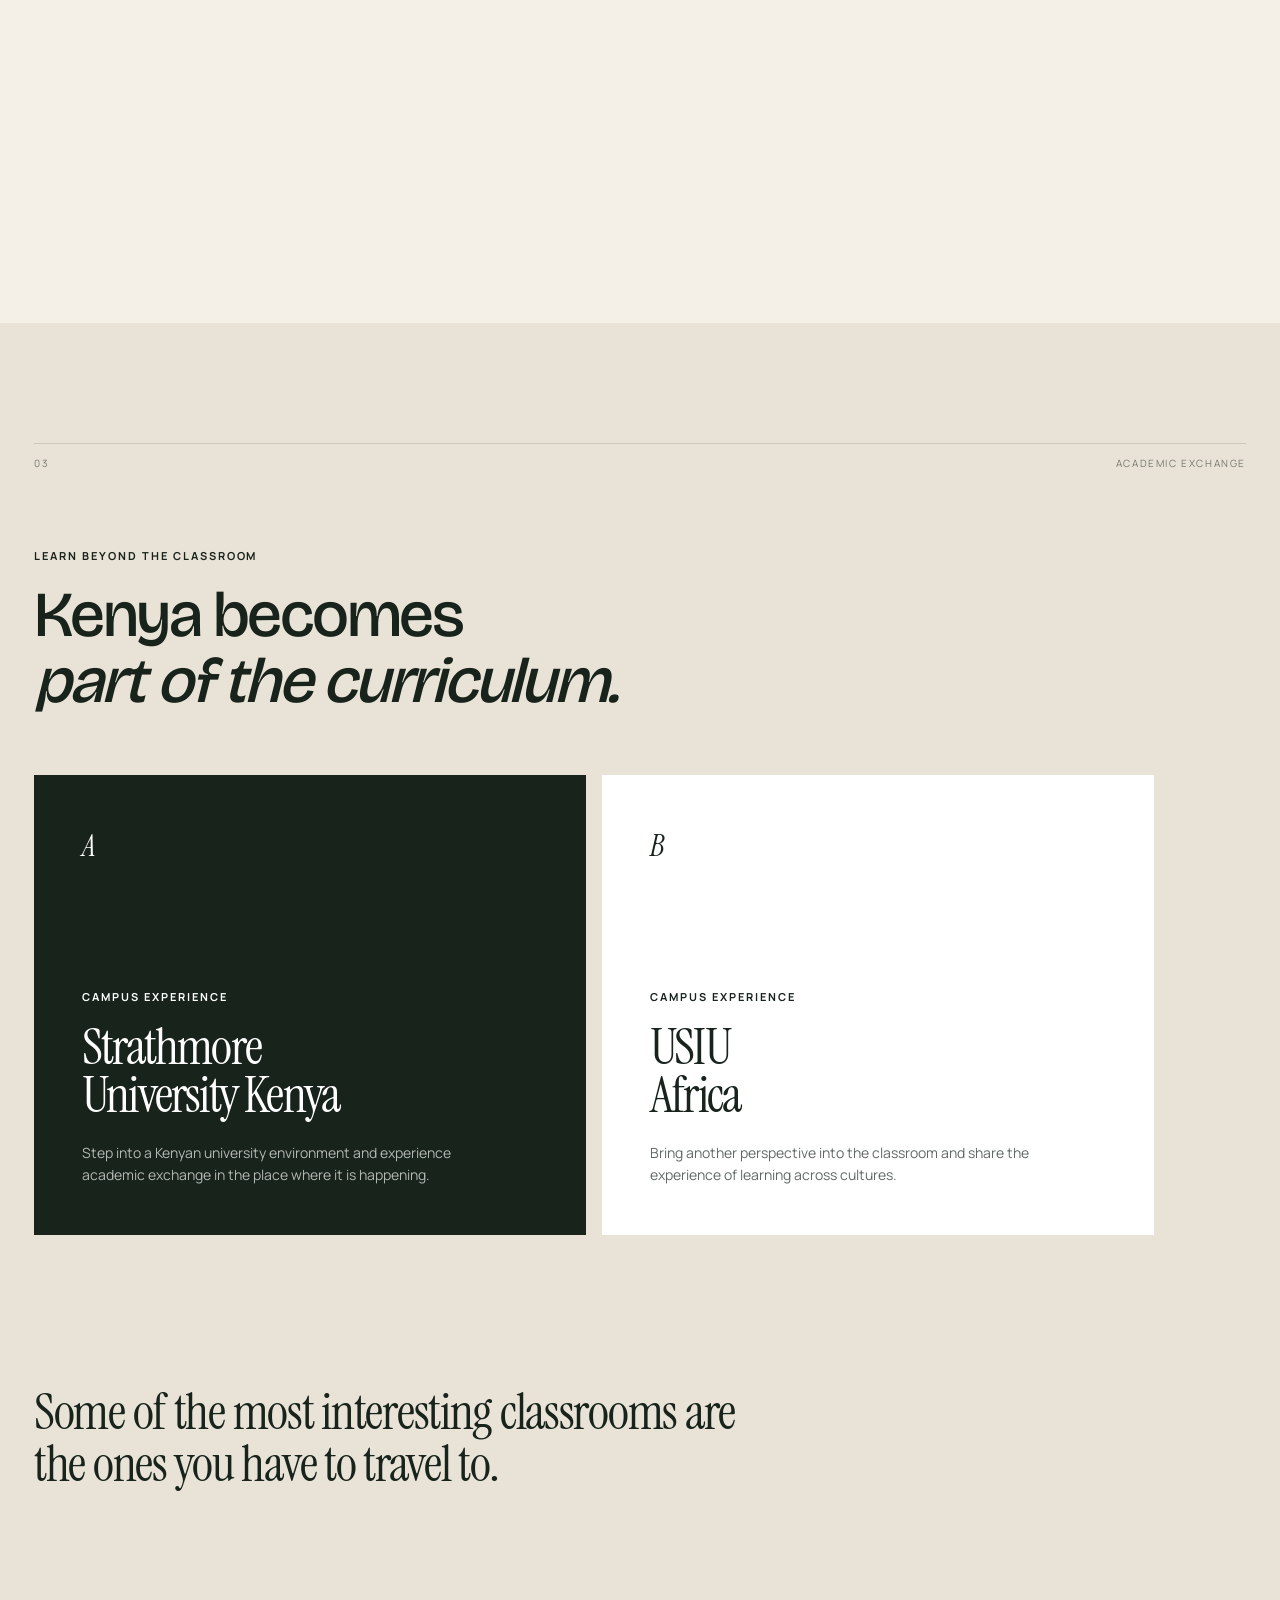
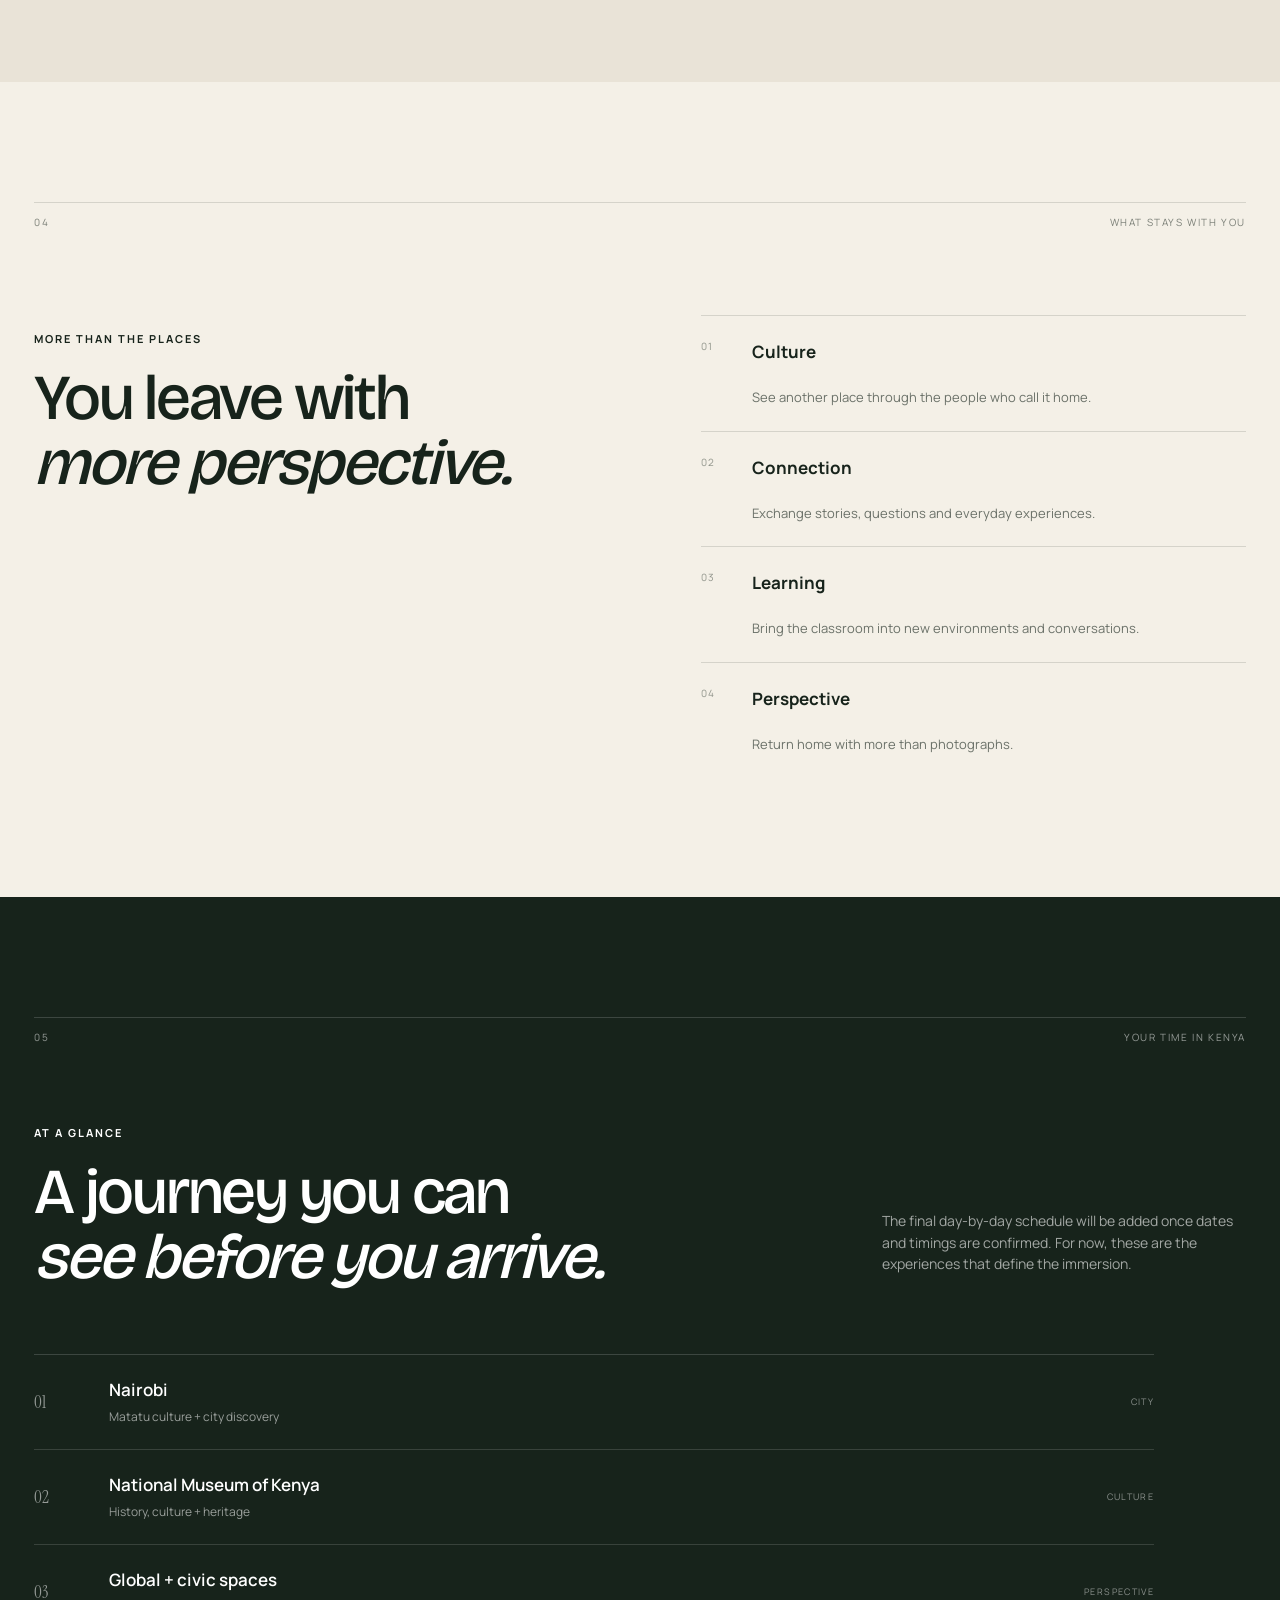
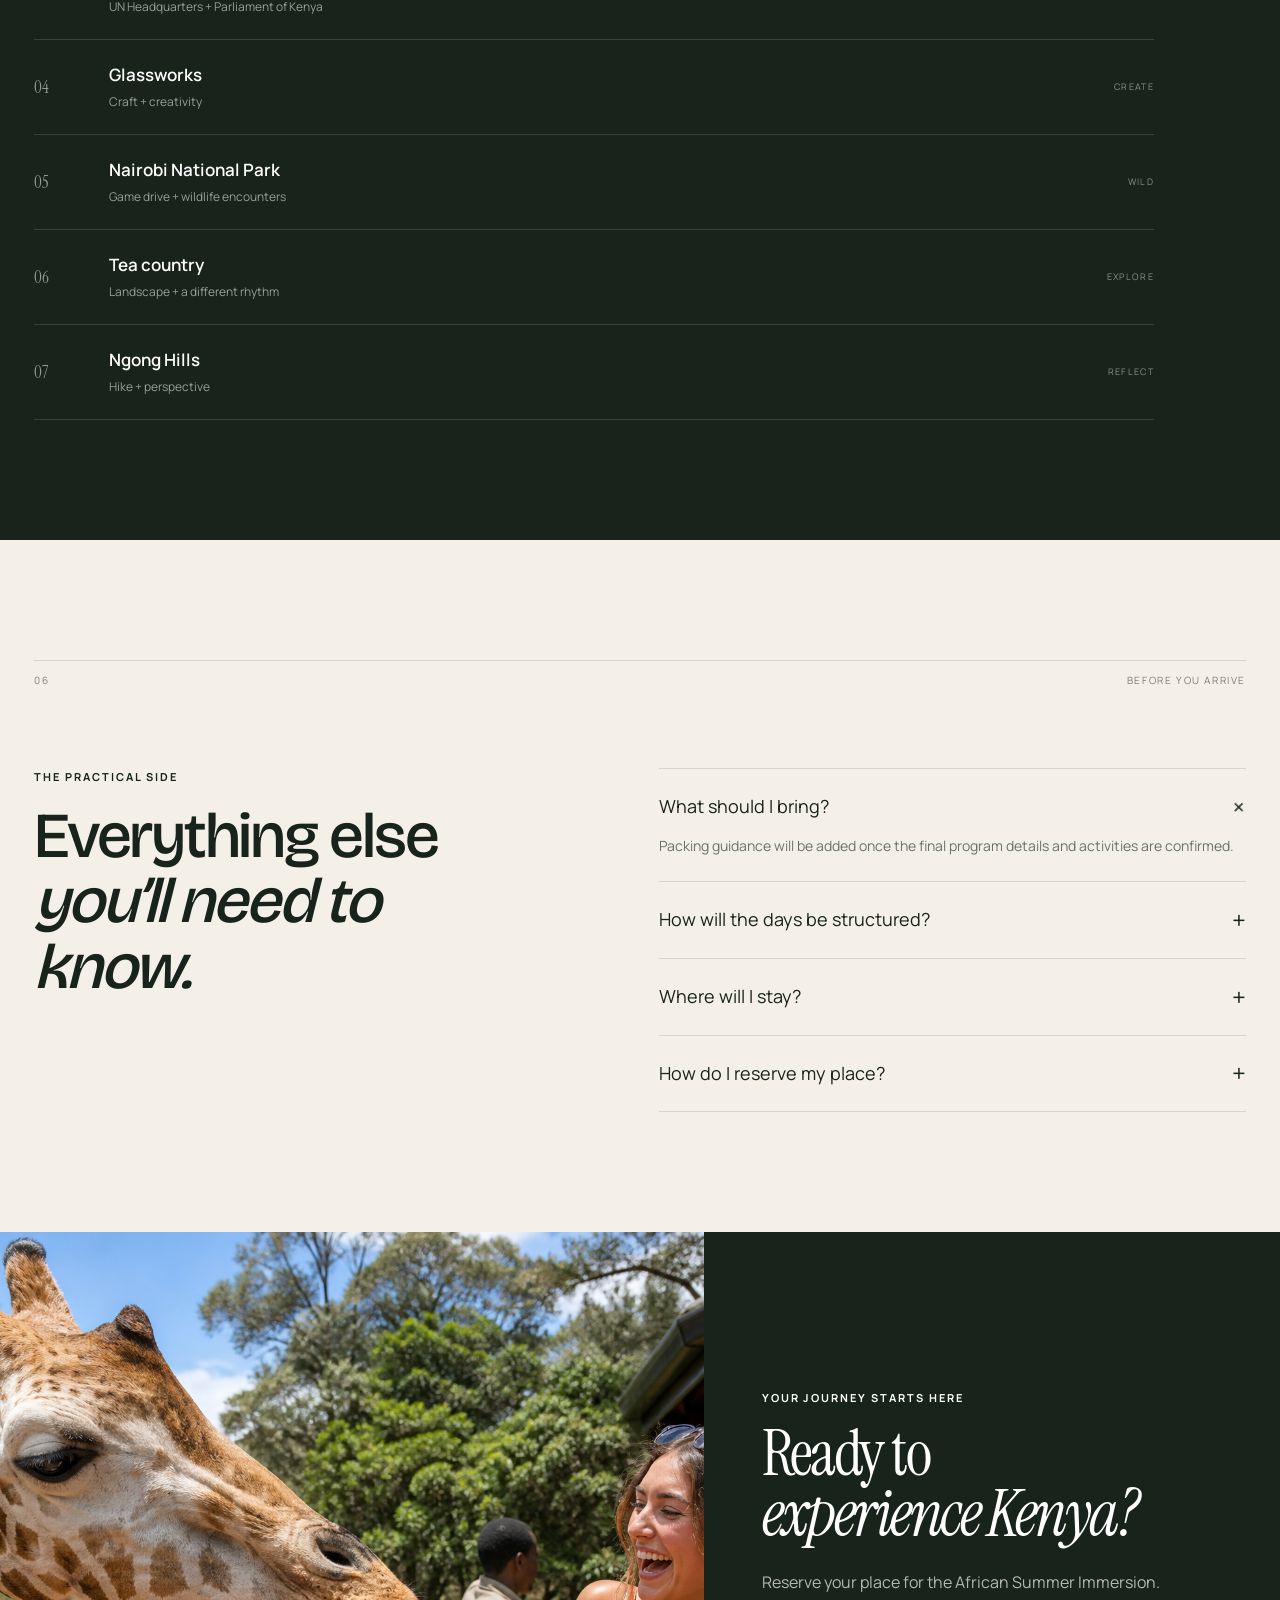
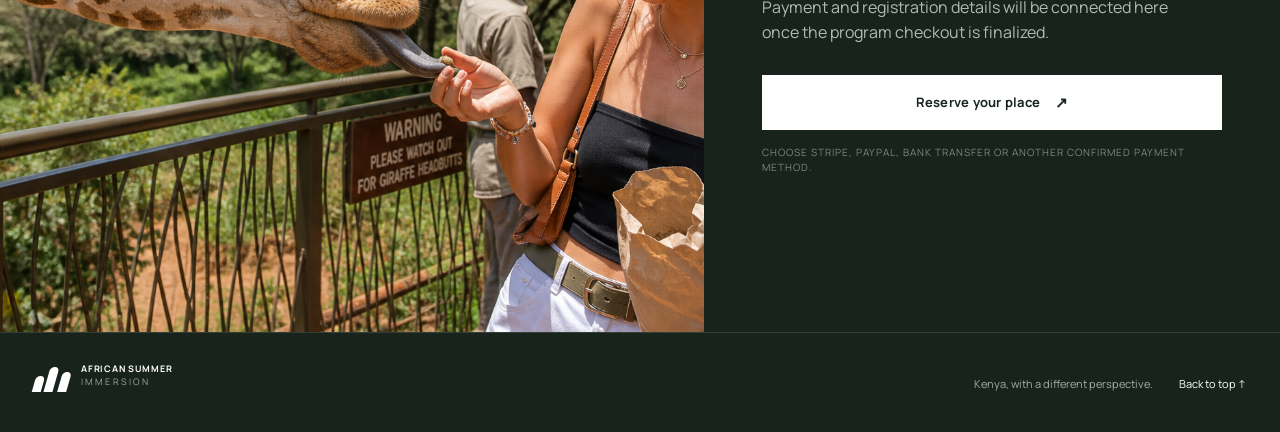
==== commit 3e97aab7: "Refine journey structure and typography" ====
--- a/index.html
+++ b/index.html
@@ -11,7 +11,7 @@
 <title>African Summer Immersion — Kenya</title>\n<link rel="icon" href="./favicon.svg" type="image/svg+xml">
 <link rel="preconnect" href="https://fonts.googleapis.com">
 <link rel="preconnect" href="https://fonts.gstatic.com" crossorigin>
-<link href="https://fonts.googleapis.com/css2?family=DM+Sans:wght@400;500;600;700&family=Playfair+Display:ital,wght@0,500;0,600;1,500;1,600&display=swap" rel="stylesheet">
+<link href="https://fonts.googleapis.com/css2?family=Bricolage+Grotesque:opsz,wght@10..48,400;10..48,500;10..48,600;10..48,700&family=Instrument+Serif:ital@0;1&family=Manrope:wght@400;500;600;700&display=swap" rel="stylesheet">
 <link rel="stylesheet" href="./styles.css">
 </head>
 <body>
--- a/styles.css
+++ b/styles.css
@@ -5,8 +5,9 @@
   --paper-2:#e9e3d7;
   --line:rgba(23,35,27,.14);
   --white:#fbfaf6;
-  --serif:"Playfair Display",Georgia,serif;
-  --sans:"DM Sans",Arial,sans-serif;
+  --serif:"Instrument Serif",Georgia,serif;
+  --display:"Bricolage Grotesque",Arial,sans-serif;
+  --sans:"Manrope",Arial,sans-serif;
   --max:1320px;
   --ease:cubic-bezier(.22,.61,.36,1);
 }
@@ -101,4 +102,47 @@
 }
 @media (prefers-reduced-motion:reduce){
   html{scroll-behavior:auto}.reveal{transition:none}.experience-media img,.civic-image img,.create-image img,.wild-hero img,.wild-row img,.landscape-image img,.reflect-image img{transition:none}.button,.nav{transition:none}
-}+}
+
+/* Refined navigation, typography and cinematic journey */
+.nav{top:16px;left:24px;right:24px;width:auto;max-width:1440px;margin:0 auto;padding:14px 18px 14px 20px;border:1px solid rgba(255,255,255,.2);background:rgba(11,19,14,.16);backdrop-filter:blur(12px);-webkit-backdrop-filter:blur(12px)}
+.nav.scrolled{top:12px;padding:12px 18px 12px 20px;border-color:rgba(23,35,27,.1);background:rgba(244,240,231,.94)}
+.brand{gap:13px}.brand-mark{width:36px;height:27px;gap:4px}.brand-mark span{width:9px}.brand-mark span:nth-child(1){height:16px}.brand-mark span:nth-child(2){height:25px}.brand-mark span:nth-child(3){height:20px}
+.brand-text{font-size:11px;letter-spacing:.1em}.brand-text em{margin-top:6px;letter-spacing:.3em}
+.nav-links{gap:34px;font-size:12px}.nav-cta{font-size:12px;padding:7px 10px;border:1px solid currentColor;border-radius:1px}
+.hero-content .eyebrow{font-size:12px;letter-spacing:.13em}.hero h1{font-family:var(--display);font-weight:500;letter-spacing:-.055em}.hero-copy{font-family:var(--sans);line-height:1.65}.hero-copy strong{display:block;color:#fff;font-weight:600;margin-bottom:4px}
+.eyebrow,.section-label,.experience-index{font-family:var(--sans)}
+.intro-statement h2,.journey-intro h2,.exchange-head h2,.themes-grid h2,.program-head h2,.prepare-head h2{font-family:var(--display);font-weight:500}
+.journey-cinema{padding-bottom:0}
+.journey-scroll-space{height:700vh;position:relative;margin-top:72px}
+.journey-stage{position:sticky;top:0;height:100svh;min-height:720px;display:flex;align-items:center;overflow:hidden;margin-left:calc(50% - 50vw);margin-right:calc(50% - 50vw);padding:90px max(34px,calc((100vw - var(--max))/2 + 34px)) 45px;background:var(--paper)}
+.journey-slides{position:relative;width:100%;height:min(68vh,700px);min-height:500px}
+.journey-slide{position:absolute;inset:0;display:grid;grid-template-columns:1.15fr .85fr;gap:7%;align-items:center;opacity:0;visibility:hidden;transform:translateY(34px) scale(.985);transition:opacity .7s var(--ease),transform .85s var(--ease),visibility 0s linear .7s}
+.journey-slide.active{opacity:1;visibility:visible;transform:none;transition-delay:0s,0s,0s}
+.journey-slide:nth-child(even){grid-template-columns:.85fr 1.15fr}.journey-slide:nth-child(even) .journey-slide-copy{order:-1}
+.journey-slide-image{height:100%;min-height:500px;overflow:hidden;background:var(--paper-2)}
+.journey-slide-image img{height:100%;object-fit:cover;transition:transform 1.3s var(--ease)}
+.journey-slide.active .journey-slide-image img{transform:scale(1.015)}
+.journey-slide-copy{max-width:500px}.journey-slide-copy h3{font-family:var(--display);font-size:clamp(48px,5.7vw,88px);line-height:.91;letter-spacing:-.055em;font-weight:500;margin:0 0 25px}.journey-slide-copy h3 em{font-family:var(--serif);font-style:italic;font-weight:400;letter-spacing:-.02em}.journey-slide-copy>p:not(.experience-index){font-size:14px;line-height:1.7;color:rgba(23,35,27,.66);max-width:430px}
+.journey-progress{position:absolute;z-index:5;top:95px;left:max(34px,calc((100vw - var(--max))/2 + 34px));right:max(34px,calc((100vw - var(--max))/2 + 34px));height:34px}
+.journey-progress-track{position:absolute;left:0;right:0;top:10px;height:1px;background:rgba(23,35,27,.16)}.journey-progress-fill{display:block;height:100%;width:14.2857%;background:var(--ink);transition:width .55s var(--ease)}
+.journey-dots{position:absolute;inset:0;display:flex;justify-content:space-between;align-items:flex-start}
+.journey-dot{width:9px;height:9px;border-radius:50%;border:2px solid rgba(23,35,27,.25);background:var(--paper);padding:0;cursor:pointer;transform:translateY(6px);transition:transform .4s var(--ease),background .4s ease,border-color .4s ease}.journey-dot.active{background:var(--ink);border-color:var(--ink);transform:translateY(6px) scale(1.45)}
+.journey-mini{display:grid;grid-template-columns:1fr 130px;gap:16px;align-items:end;margin-top:38px}.journey-mini span{grid-column:1;display:block;font-size:9px;letter-spacing:.14em;text-transform:uppercase;color:rgba(23,35,27,.45);margin-bottom:6px}.journey-mini strong{grid-column:1;font-size:13px}.journey-mini img{grid-column:2;grid-row:1 / span 2;width:130px;height:96px;object-fit:cover}
+.journey-wildlife{display:grid;grid-template-columns:1.45fr .55fr!important;gap:18px!important}.journey-wild-main{height:100%;min-height:500px;position:relative;overflow:hidden}.journey-wild-main>img{height:100%;object-fit:cover}.journey-wild-main>div{position:absolute;left:6%;right:5%;bottom:7%;color:#fff;z-index:2}.journey-wild-main:after{content:"";position:absolute;inset:0;background:linear-gradient(180deg,transparent 45%,rgba(6,12,8,.72));}.journey-wild-main span{position:relative;z-index:2;font-size:9px;text-transform:uppercase;letter-spacing:.15em}.journey-wild-main h3{position:relative;z-index:2;font-family:var(--display);font-size:clamp(44px,5vw,76px);line-height:.92;letter-spacing:-.055em;font-weight:500;margin:12px 0 0}.journey-wild-main h3 em{font-family:var(--serif);font-style:italic;font-weight:400}
+.journey-wild-side{display:grid;grid-template-rows:1fr 1fr;gap:18px;height:100%;min-height:500px}.journey-wild-side>div{position:relative;overflow:hidden}.journey-wild-side img{height:100%;object-fit:cover}.journey-wild-side span{position:absolute;left:18px;bottom:15px;color:#fff;font-family:var(--display);font-size:18px;z-index:2}.journey-wild-side>div:after{content:"";position:absolute;inset:0;background:linear-gradient(180deg,transparent 50%,rgba(6,12,8,.58))}
+.journey-scroll-hint{position:absolute;z-index:6;bottom:30px;left:max(34px,calc((100vw - var(--max))/2 + 34px));display:flex;align-items:center;gap:10px;font-size:9px;letter-spacing:.16em;text-transform:uppercase;color:rgba(23,35,27,.5)}.journey-scroll-hint span{width:34px;height:1px;background:rgba(23,35,27,.35)}
+/* Payment/contact */
+.page-minimal{min-height:100svh;background:var(--paper);padding:150px max(20px,calc((100vw - 1200px)/2)) 90px}.page-head{max-width:850px;padding-bottom:60px}.page-head h1{font-family:var(--display);font-size:clamp(56px,8vw,108px);line-height:.9;letter-spacing:-.06em;font-weight:500;margin:0 0 24px}.page-head h1 em{font-family:var(--serif);font-style:italic;font-weight:400}.page-head p{max-width:570px;color:rgba(23,35,27,.64);font-size:15px;line-height:1.7}
+.checkout-layout{display:grid;grid-template-columns:1.05fr .95fr;gap:18px;align-items:start}.checkout-card,.contact-card{background:#fff;border:1px solid rgba(23,35,27,.09);padding:34px}.checkout-card h2,.contact-card h2{font-family:var(--display);font-size:28px;letter-spacing:-.035em;margin:0 0 8px}.card-note{font-size:13px;color:rgba(23,35,27,.55);margin:0 0 26px}
+.payment-options{display:grid;gap:10px}.payment-option{display:grid;grid-template-columns:22px 1fr auto;gap:13px;align-items:center;padding:17px 16px;border:1px solid rgba(23,35,27,.12);cursor:pointer;transition:border-color .25s ease,background .25s ease,transform .25s ease}.payment-option:hover{transform:translateY(-1px);border-color:rgba(23,35,27,.3)}.payment-option.selected{border-color:var(--ink);background:var(--paper)}.payment-option input{accent-color:var(--ink)}.payment-option strong{display:block;font-size:14px}.payment-option small{display:block;color:rgba(23,35,27,.5);margin-top:3px}.payment-option b{font-size:10px;text-transform:uppercase;letter-spacing:.12em;font-weight:600}
+.checkout-details{margin-top:28px;padding-top:24px;border-top:1px solid var(--line)}.form-grid{display:grid;grid-template-columns:1fr 1fr;gap:12px}.form-field{display:flex;flex-direction:column;gap:7px}.form-field.full{grid-column:1/-1}.form-field label{font-size:10px;text-transform:uppercase;letter-spacing:.12em;font-weight:700}.form-field input,.form-field textarea{border:1px solid rgba(23,35,27,.14);background:#faf9f5;padding:13px 12px;font:inherit;font-size:13px;outline:none}.form-field textarea{min-height:100px;resize:vertical}.form-field input:focus,.form-field textarea:focus{border-color:var(--ink)}.payment-info{margin-top:18px;padding:16px;background:var(--paper);font-size:13px;line-height:1.6;color:rgba(23,35,27,.68)}.checkout-submit{margin-top:18px;width:100%;cursor:pointer}.secure-note{font-size:10px;text-transform:uppercase;letter-spacing:.11em;color:rgba(23,35,27,.45);margin:13px 0 0;text-align:center}.checkout-side{background:var(--ink);color:#fff;min-height:480px;padding:38px;display:flex;flex-direction:column;justify-content:space-between}.checkout-side h3{font-family:var(--serif);font-size:48px;line-height:.95;font-weight:400;margin:0}.checkout-side p{font-size:13px;line-height:1.7;color:rgba(255,255,255,.65);max-width:360px}.contact-actions{display:grid;gap:12px;margin-top:28px}.contact-action{display:flex;justify-content:space-between;align-items:center;padding:18px 0;border-top:1px solid rgba(23,35,27,.12);font-size:14px}.contact-action span{font-size:11px;color:rgba(23,35,27,.5)}.whatsapp-button{display:inline-flex;justify-content:center;align-items:center;background:var(--ink);color:#fff;padding:15px 18px;font-size:13px;font-weight:700;margin-top:12px}.back-link{display:inline-flex;margin-top:26px;font-size:12px;border-bottom:1px solid currentColor;padding-bottom:4px}
+.contact-layout{display:grid;grid-template-columns:1fr .72fr;gap:18px}.contact-card{min-height:390px}.contact-card.dark{background:var(--ink);color:#fff}.contact-card.dark p{color:rgba(255,255,255,.65)}.contact-card.dark .contact-action{border-color:rgba(255,255,255,.14)}.contact-card.dark .contact-action span{color:rgba(255,255,255,.48)}.contact-card h1{font-family:var(--display);font-size:clamp(44px,6vw,80px);line-height:.92;letter-spacing:-.055em;font-weight:500;margin:0}.contact-card h1 em{font-family:var(--serif);font-weight:400;font-style:italic}.contact-card p{max-width:500px;font-size:14px;line-height:1.7;color:rgba(23,35,27,.64)}
+@media (max-width:980px){
+.nav{left:14px;right:14px;top:12px}.nav.scrolled{top:10px}.brand-mark{width:32px;height:24px}.brand-text{font-size:10px}.nav.menu-visible{left:14px;right:14px;top:12px;width:auto;height:calc(100svh - 24px)}
+.journey-scroll-space{height:700vh}.journey-stage{padding:85px 20px 45px;min-height:640px}.journey-progress{left:20px;right:20px;top:78px}.journey-slides{height:calc(100svh - 180px);min-height:480px}.journey-slide,.journey-slide:nth-child(even),.journey-wildlife{grid-template-columns:1fr!important;gap:18px!important}.journey-slide:nth-child(even) .journey-slide-copy{order:0}.journey-slide-image{height:46%;min-height:250px}.journey-slide-copy{height:48%;max-width:620px}.journey-slide-copy h3{font-size:clamp(42px,9vw,66px)}.journey-slide-copy>p:not(.experience-index){font-size:13px}.journey-wild-main{height:55%;min-height:300px}.journey-wild-side{height:38%;min-height:150px;grid-template-columns:1fr 1fr;grid-template-rows:1fr}.journey-wild-main h3{font-size:clamp(40px,8vw,62px)}.journey-wild-side span{font-size:15px}.journey-mini{margin-top:18px}.journey-scroll-hint{left:20px;bottom:22px}.checkout-layout,.contact-layout{grid-template-columns:1fr}.page-minimal{padding:130px 20px 60px}.checkout-side{min-height:330px}.contact-card{min-height:300px}
+}
+@media (max-width:640px){
+.nav{left:10px;right:10px;top:9px;padding:12px 13px}.nav.scrolled{top:8px;padding:11px 13px}.brand-mark{width:29px;height:22px}.brand-mark span{width:7px}.brand-text{font-size:8px}.brand-text em{letter-spacing:.25em}.hero-content{padding-top:160px}.hero h1{font-size:clamp(52px,15vw,78px)}.hero-content .eyebrow{max-width:320px;line-height:1.5}
+.journey-scroll-space{height:700vh}.journey-stage{padding:78px 20px 40px;min-height:620px}.journey-progress{top:72px}.journey-slides{height:calc(100svh - 165px);min-height:450px}.journey-slide-image{height:44%;min-height:220px}.journey-slide-copy{height:51%;overflow:auto;padding-right:3px}.journey-slide-copy h3{font-size:46px;margin-bottom:16px}.journey-slide-copy>p:not(.experience-index){font-size:12.5px;line-height:1.6}.journey-wild-main{height:48%;min-height:250px}.journey-wild-side{height:31%;min-height:125px}.journey-wild-main h3{font-size:40px}.journey-wild-side span{font-size:13px;left:10px;bottom:10px}.journey-scroll-hint{font-size:8px}.journey-mini{grid-template-columns:1fr 90px}.journey-mini img{width:90px;height:68px}.form-grid{grid-template-columns:1fr}.form-field.full{grid-column:auto}.checkout-card,.checkout-side,.contact-card{padding:25px}.page-head{padding-bottom:38px}.page-head h1{font-size:58px}
+}
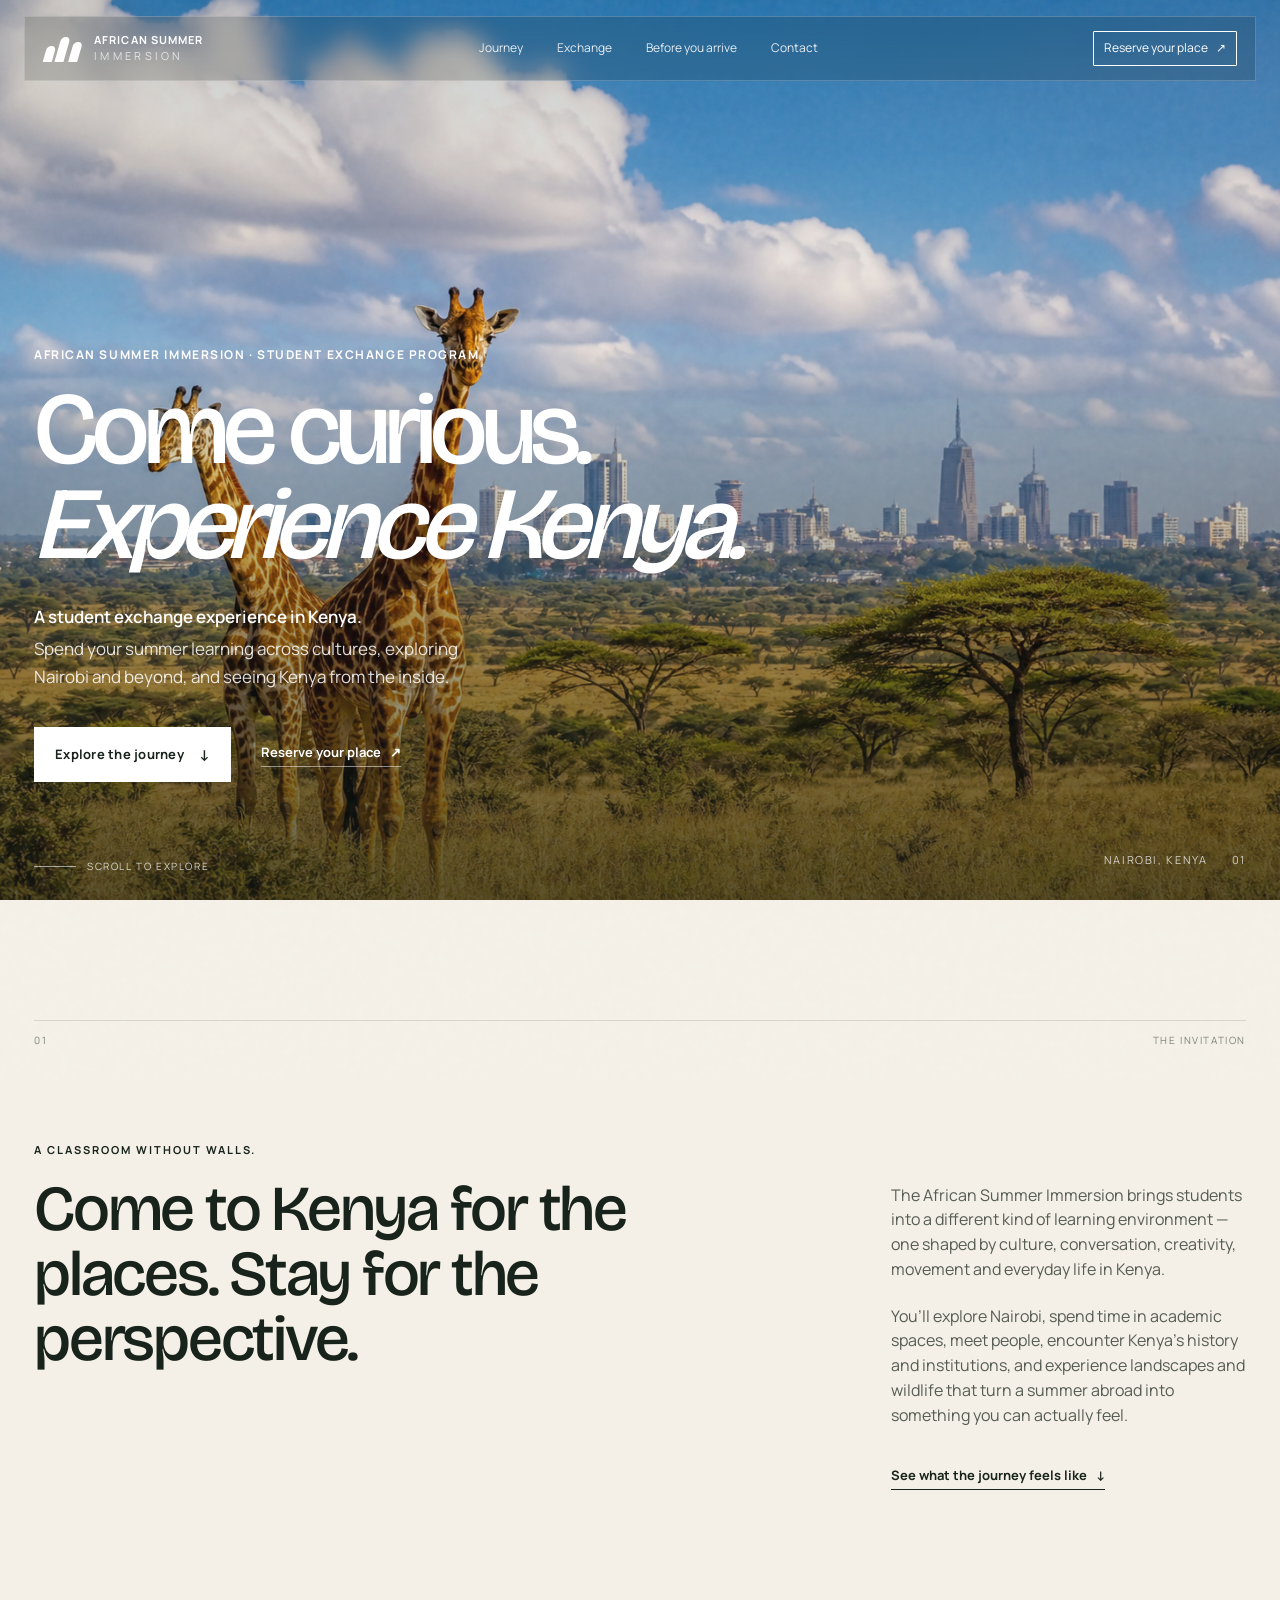
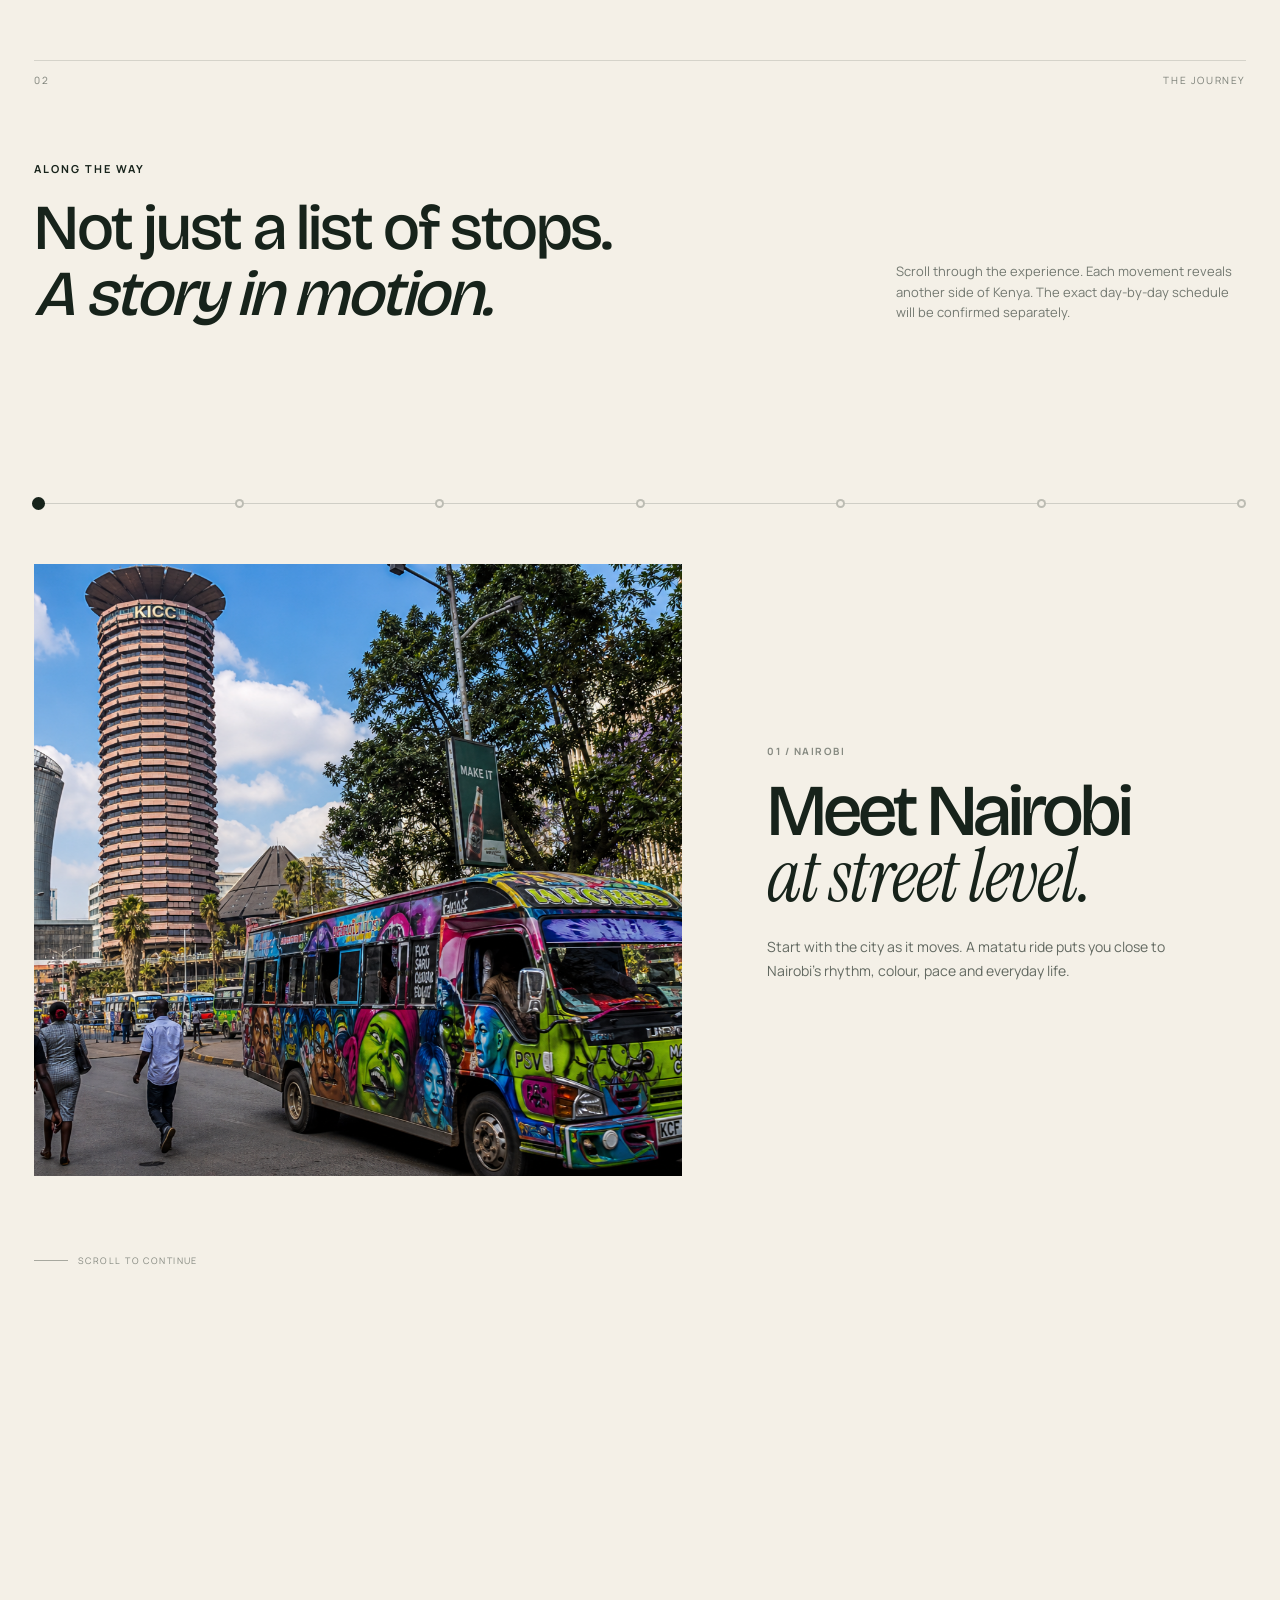
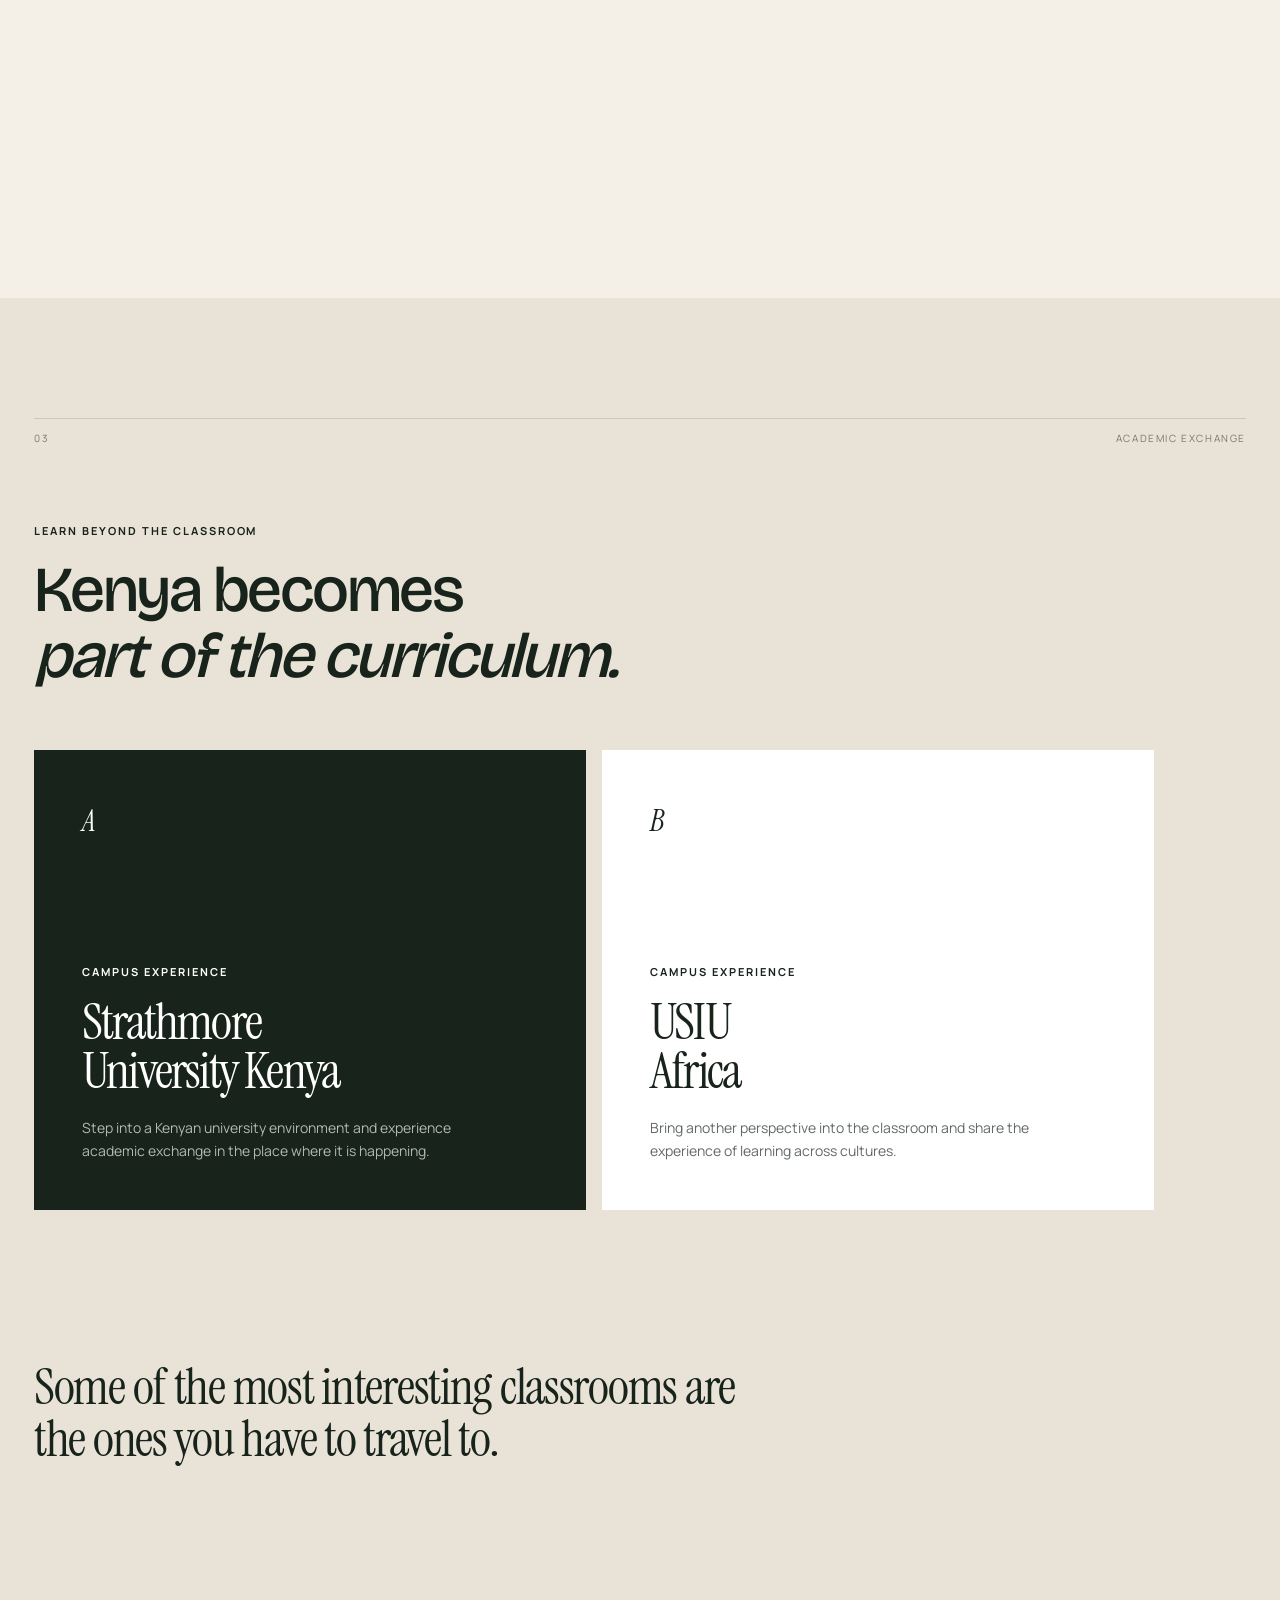
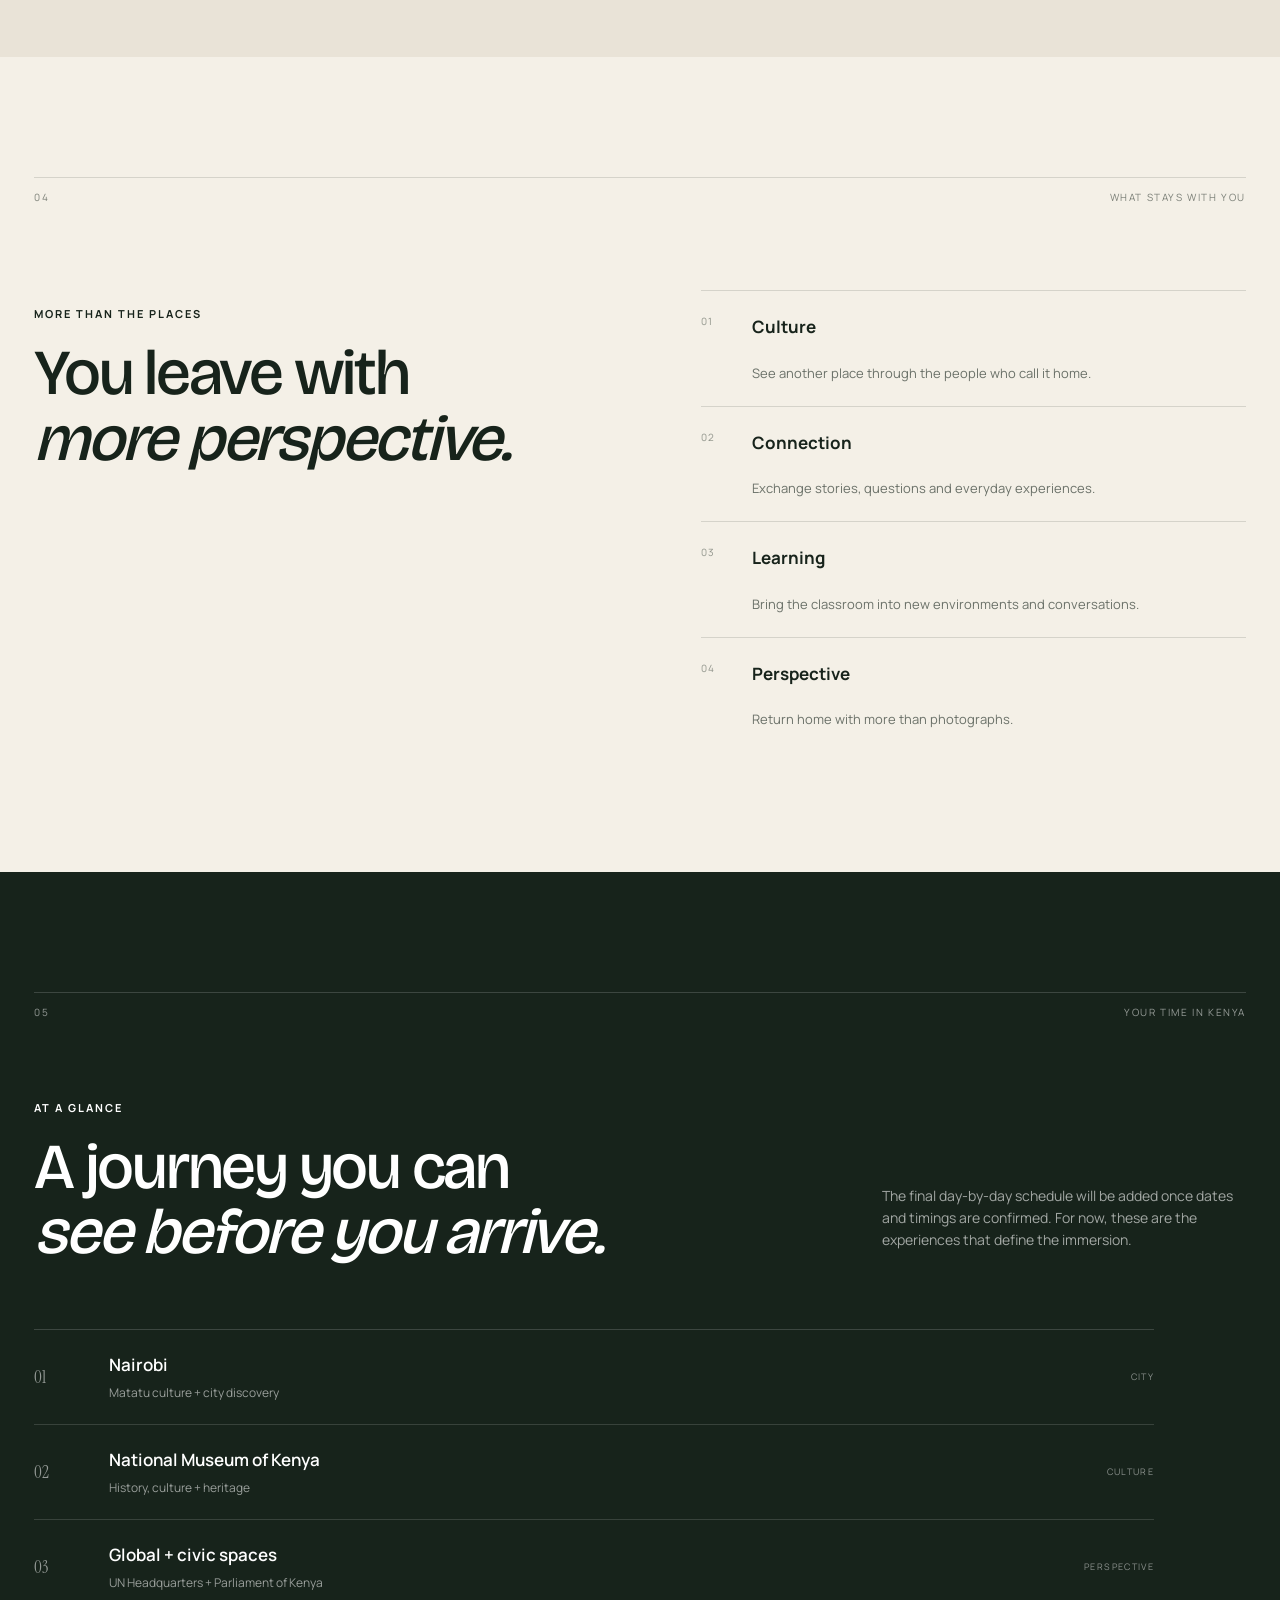
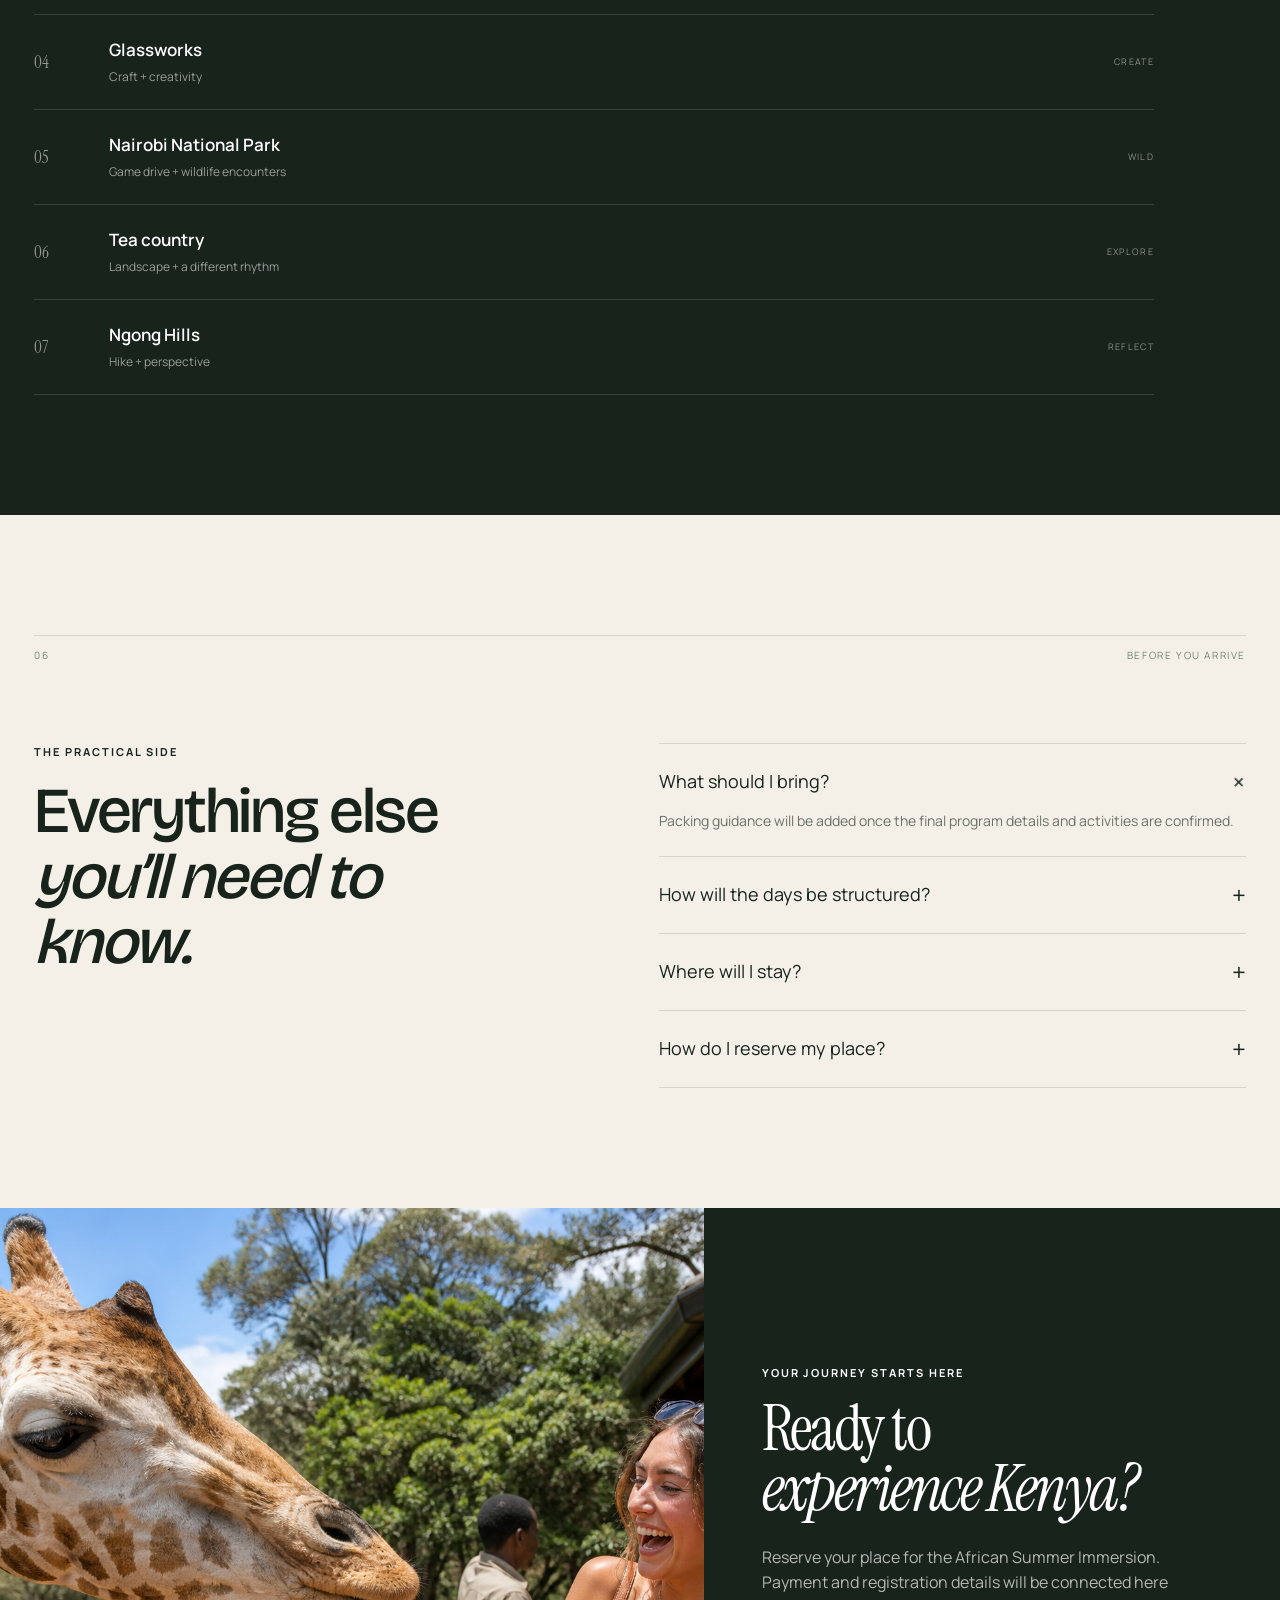
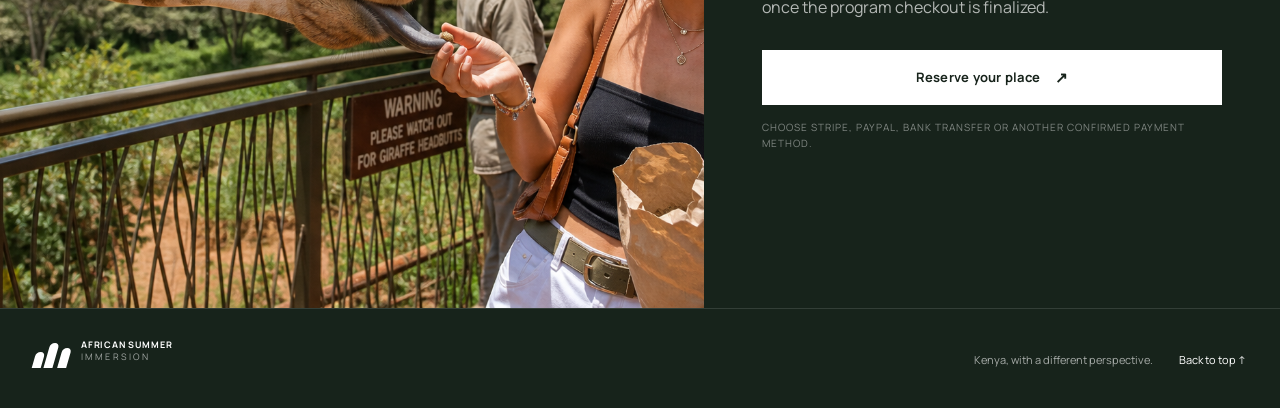
==== commit 3436d0bc: "Fix homepage head markup" ====
--- a/index.html
+++ b/index.html
@@ -8,7 +8,8 @@
 <meta property="og:title" content="African Summer Immersion">
 <meta property="og:description" content="Come curious. Experience Kenya.">
 <meta property="og:type" content="website">
-<title>African Summer Immersion — Kenya</title>\n<link rel="icon" href="./favicon.svg" type="image/svg+xml">
+<title>African Summer Immersion — Kenya</title>
+<link rel="icon" href="./favicon.svg" type="image/svg+xml">
 <link rel="preconnect" href="https://fonts.googleapis.com">
 <link rel="preconnect" href="https://fonts.gstatic.com" crossorigin>
 <link href="https://fonts.googleapis.com/css2?family=Bricolage+Grotesque:opsz,wght@10..48,400;10..48,500;10..48,600;10..48,700&family=Instrument+Serif:ital@0;1&family=Manrope:wght@400;500;600;700&display=swap" rel="stylesheet">
--- a/styles.css
+++ b/styles.css
@@ -15,7 +15,7 @@
 html{scroll-behavior:smooth}
 body{margin:0;background:var(--paper);color:var(--ink);font-family:var(--sans);font-size:16px;line-height:1.55}
 body.menu-open{overflow:hidden}
-.site-shell{overflow:hidden}
+.site-shell{overflow:clip}
 img,video{display:block;width:100%;max-width:100%}
 a{color:inherit;text-decoration:none}
 button{font:inherit}
@@ -146,3 +146,62 @@
 .nav{left:10px;right:10px;top:9px;padding:12px 13px}.nav.scrolled{top:8px;padding:11px 13px}.brand-mark{width:29px;height:22px}.brand-mark span{width:7px}.brand-text{font-size:8px}.brand-text em{letter-spacing:.25em}.hero-content{padding-top:160px}.hero h1{font-size:clamp(52px,15vw,78px)}.hero-content .eyebrow{max-width:320px;line-height:1.5}
 .journey-scroll-space{height:700vh}.journey-stage{padding:78px 20px 40px;min-height:620px}.journey-progress{top:72px}.journey-slides{height:calc(100svh - 165px);min-height:450px}.journey-slide-image{height:44%;min-height:220px}.journey-slide-copy{height:51%;overflow:auto;padding-right:3px}.journey-slide-copy h3{font-size:46px;margin-bottom:16px}.journey-slide-copy>p:not(.experience-index){font-size:12.5px;line-height:1.6}.journey-wild-main{height:48%;min-height:250px}.journey-wild-side{height:31%;min-height:125px}.journey-wild-main h3{font-size:40px}.journey-wild-side span{font-size:13px;left:10px;bottom:10px}.journey-scroll-hint{font-size:8px}.journey-mini{grid-template-columns:1fr 90px}.journey-mini img{width:90px;height:68px}.form-grid{grid-template-columns:1fr}.form-field.full{grid-column:auto}.checkout-card,.checkout-side,.contact-card{padding:25px}.page-head{padding-bottom:38px}.page-head h1{font-size:58px}
 }
+
+/* Journey cinema correction */
+.journey-scroll-space{
+  height:calc(100svh * 7);
+  position:relative;
+  margin-top:72px;
+}
+.journey-stage{
+  position:sticky;
+  top:0;
+  height:100svh;
+  min-height:640px;
+  display:flex;
+  align-items:center;
+  overflow:hidden;
+  margin-left:calc(50% - 50vw);
+  margin-right:calc(50% - 50vw);
+  padding:90px max(34px,calc((100vw - var(--max))/2 + 34px)) 45px;
+  background:var(--paper);
+}
+.journey-slides{position:relative;width:100%;height:min(68vh,700px);min-height:500px}
+.journey-slide{
+  position:absolute;
+  inset:0;
+  display:grid;
+  grid-template-columns:1.15fr .85fr;
+  gap:7%;
+  align-items:center;
+  opacity:0;
+  visibility:hidden;
+  transform:translate3d(0,34px,0) scale(.985);
+  transition:none;
+  pointer-events:none;
+  will-change:opacity,transform;
+}
+.journey-slide:nth-child(even){grid-template-columns:.85fr 1.15fr}
+.journey-slide:nth-child(even) .journey-slide-copy{order:-1}
+.journey-slide-image img{will-change:transform}
+.journey-slide-copy{will-change:opacity,transform}
+.journey-progress-fill{transition:none}
+.journey-dot{transition:transform .3s var(--ease),background .3s ease,border-color .3s ease}
+@media (max-width:980px){
+  .journey-scroll-space{height:calc(100svh * 7)}
+  .journey-stage{padding:85px 20px 45px}
+}
+@media (max-width:640px){
+  .journey-scroll-space{height:calc(100svh * 7)}
+  .journey-stage{padding:78px 20px 40px}
+}
+
+/* Registration page */
+.checkout-kicker{display:flex;align-items:center;gap:12px;margin-bottom:15px;font-size:9px;text-transform:uppercase;letter-spacing:.16em;color:rgba(23,35,27,.46);font-weight:700}
+.checkout-kicker span:first-child{color:var(--ink)}
+.checkout-highlights{display:grid;gap:0;margin:0 0 26px;border-top:1px solid rgba(255,255,255,.14)}
+.checkout-highlights div{display:flex;justify-content:space-between;gap:20px;padding:13px 0;border-bottom:1px solid rgba(255,255,255,.14)}
+.checkout-highlights span{font-size:9px;letter-spacing:.15em;color:rgba(255,255,255,.42)}
+.checkout-highlights strong{font-size:12px;font-weight:600}
+.checkout-side-lower{max-width:390px}
+.payment-option input{position:relative}
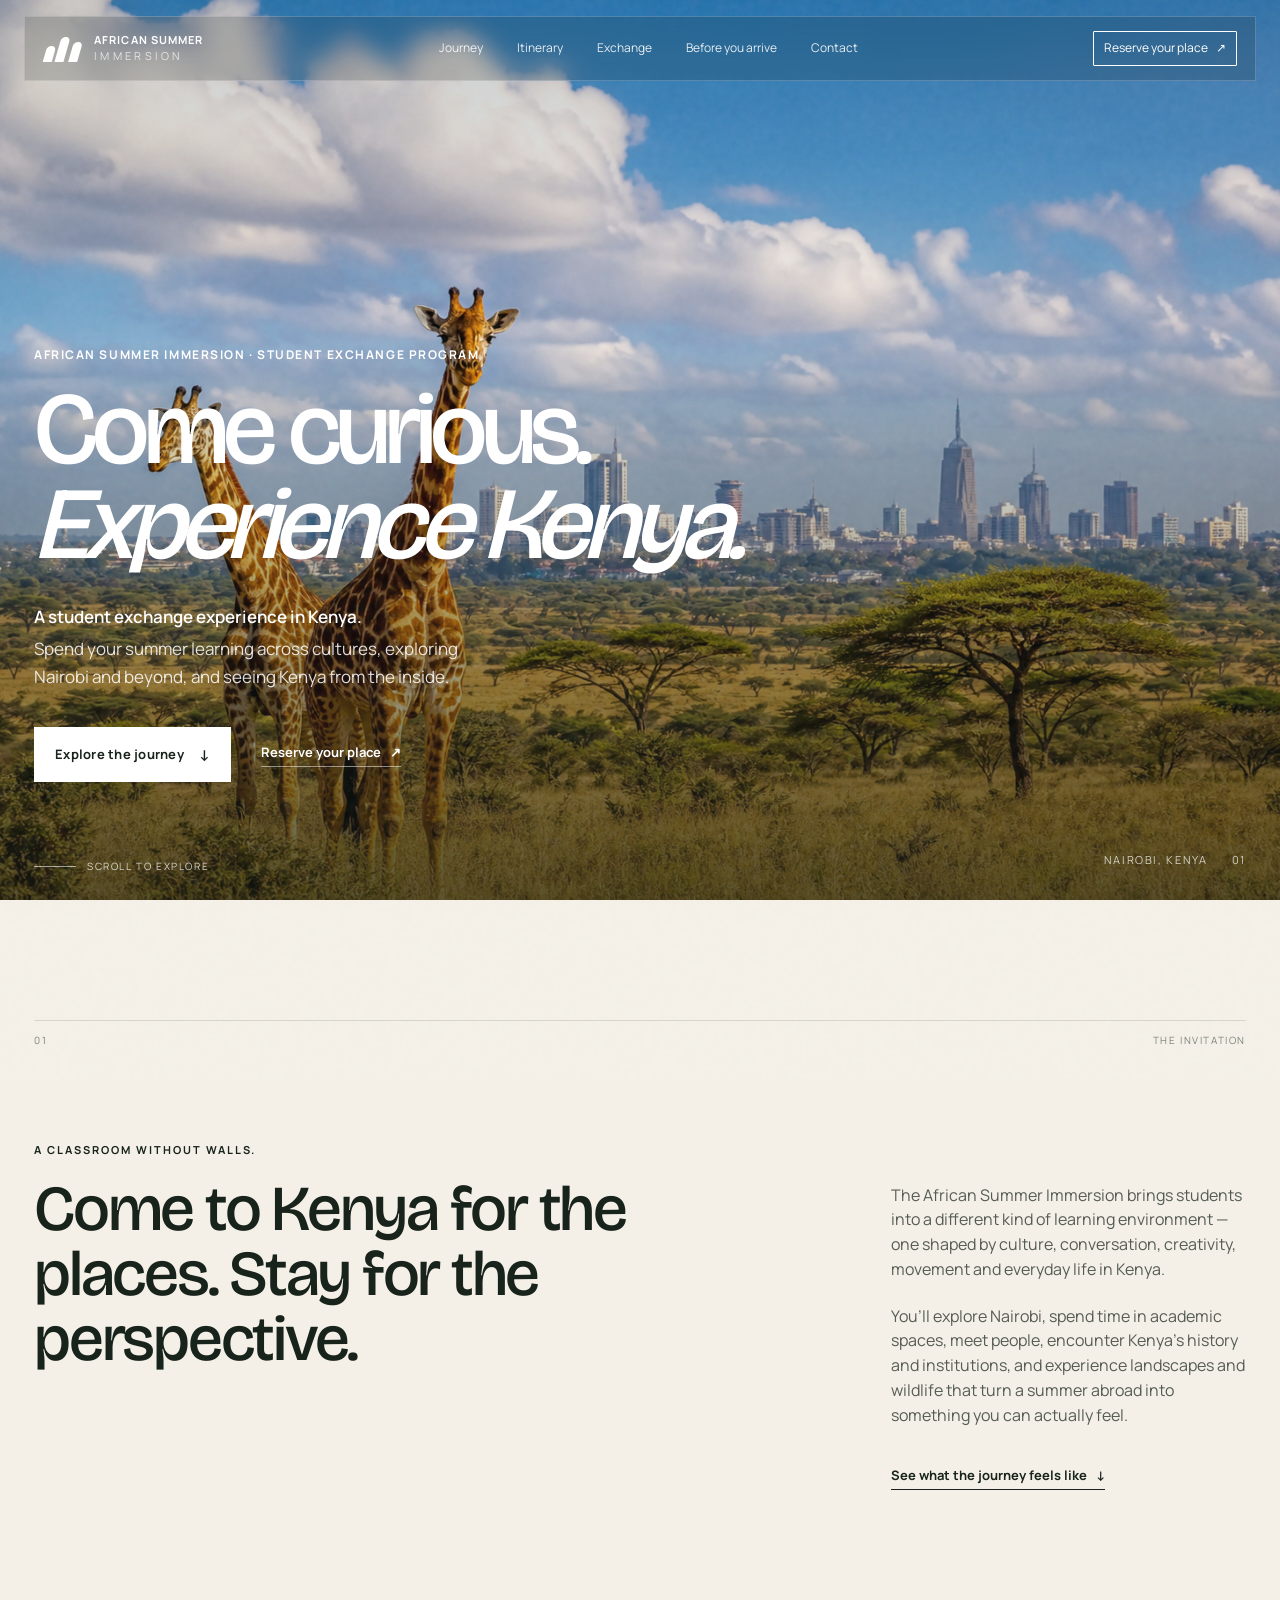
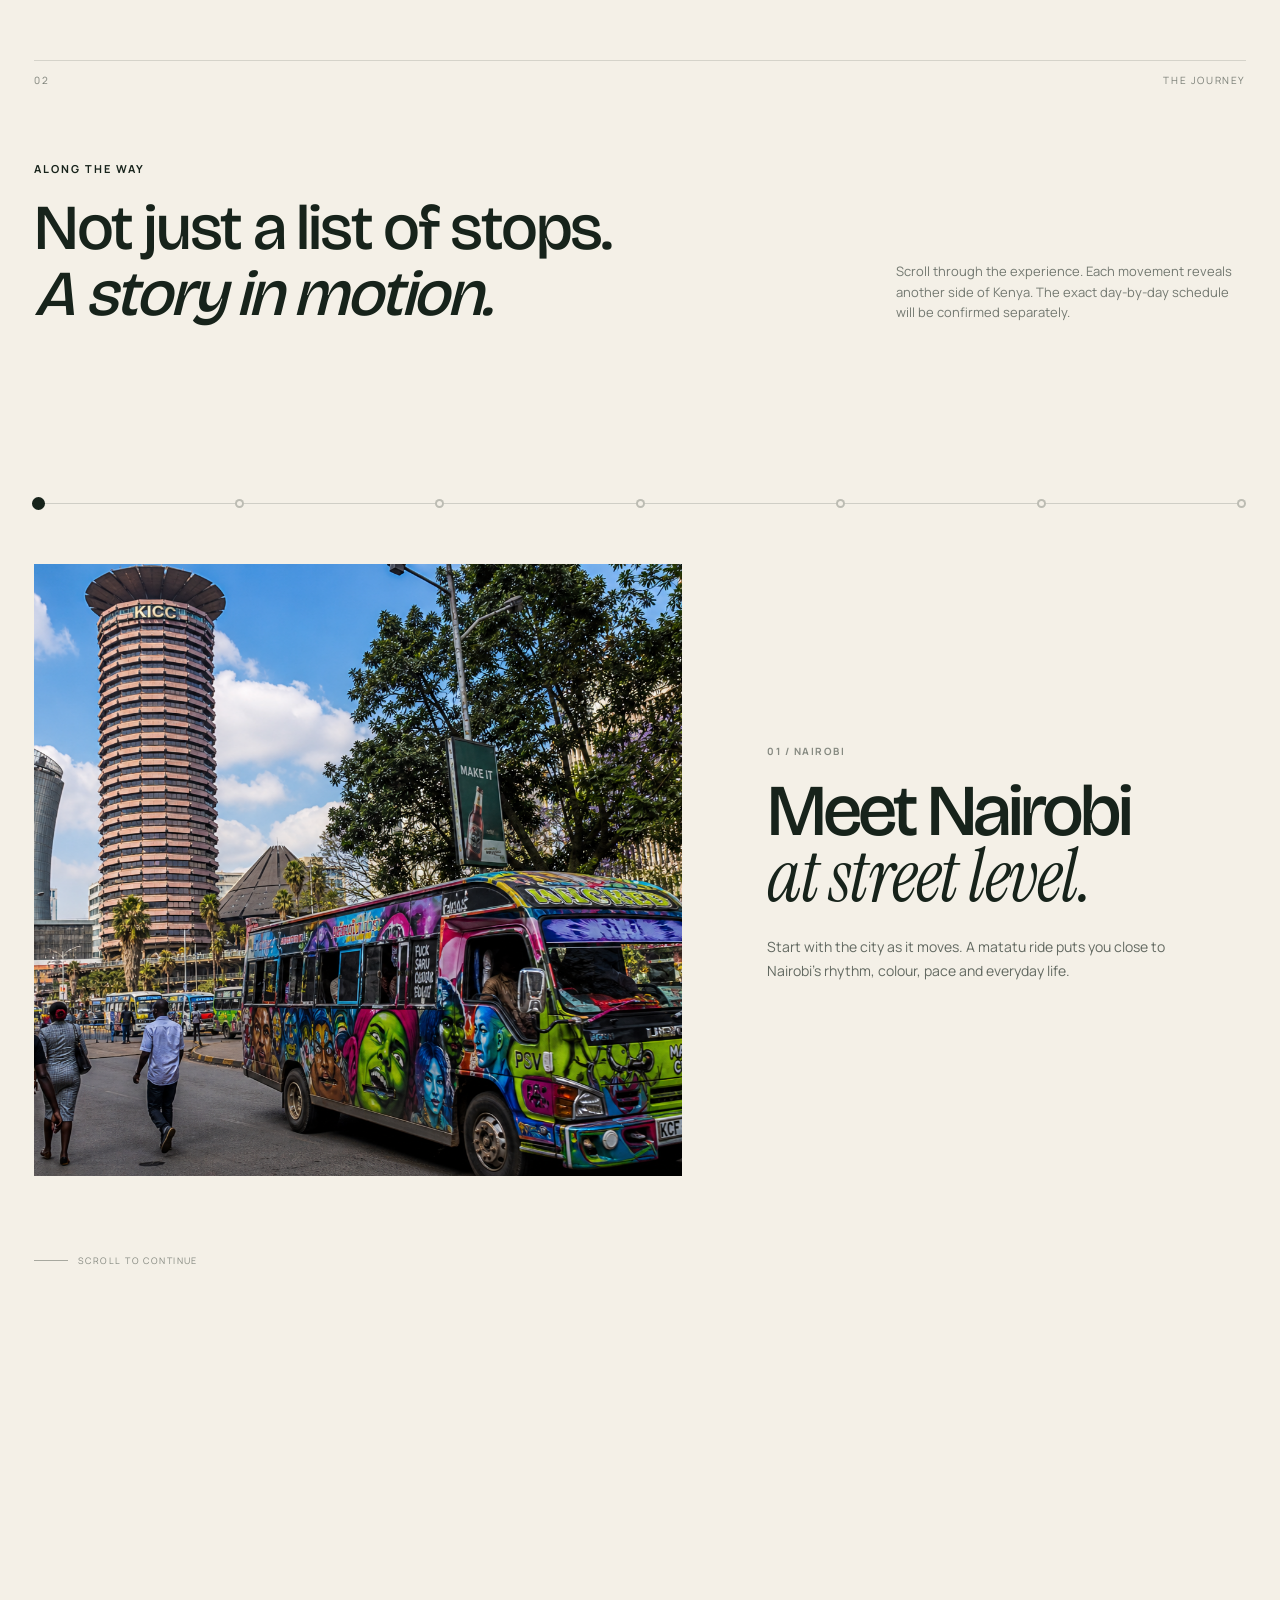
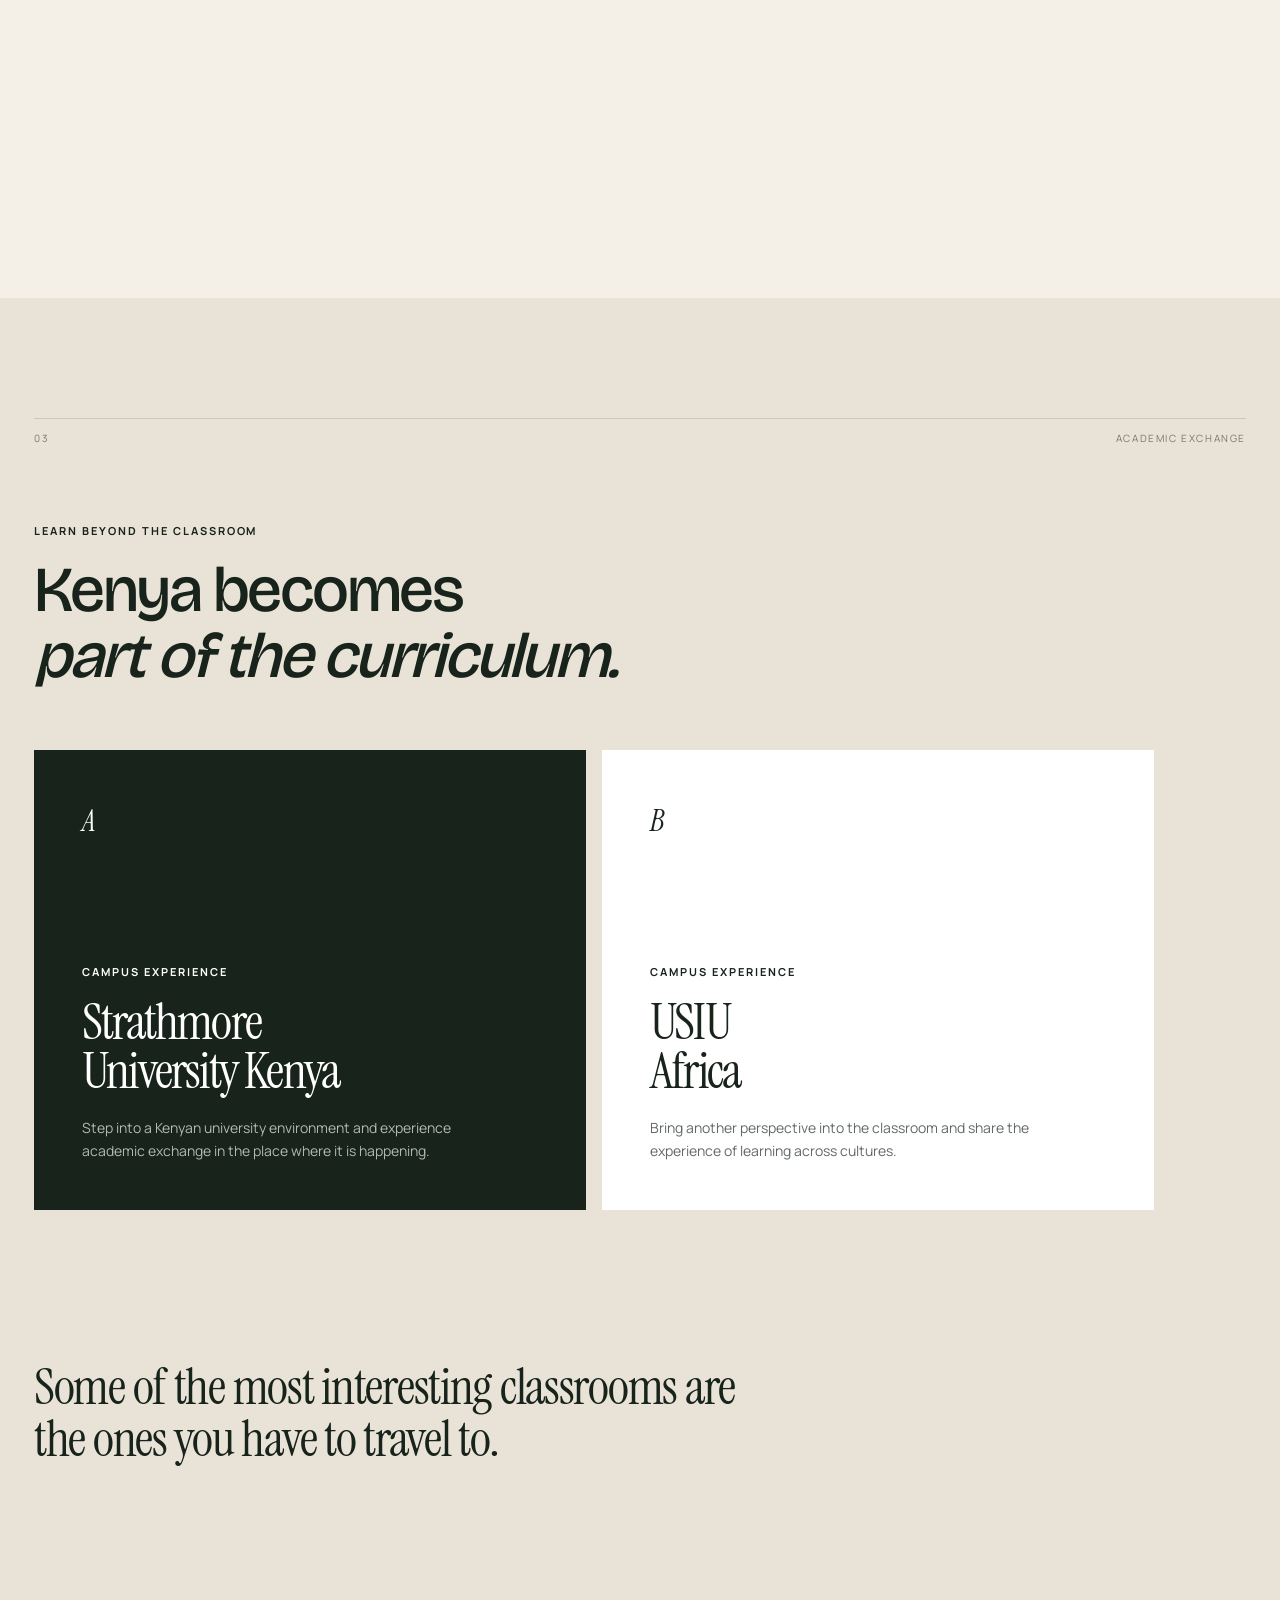
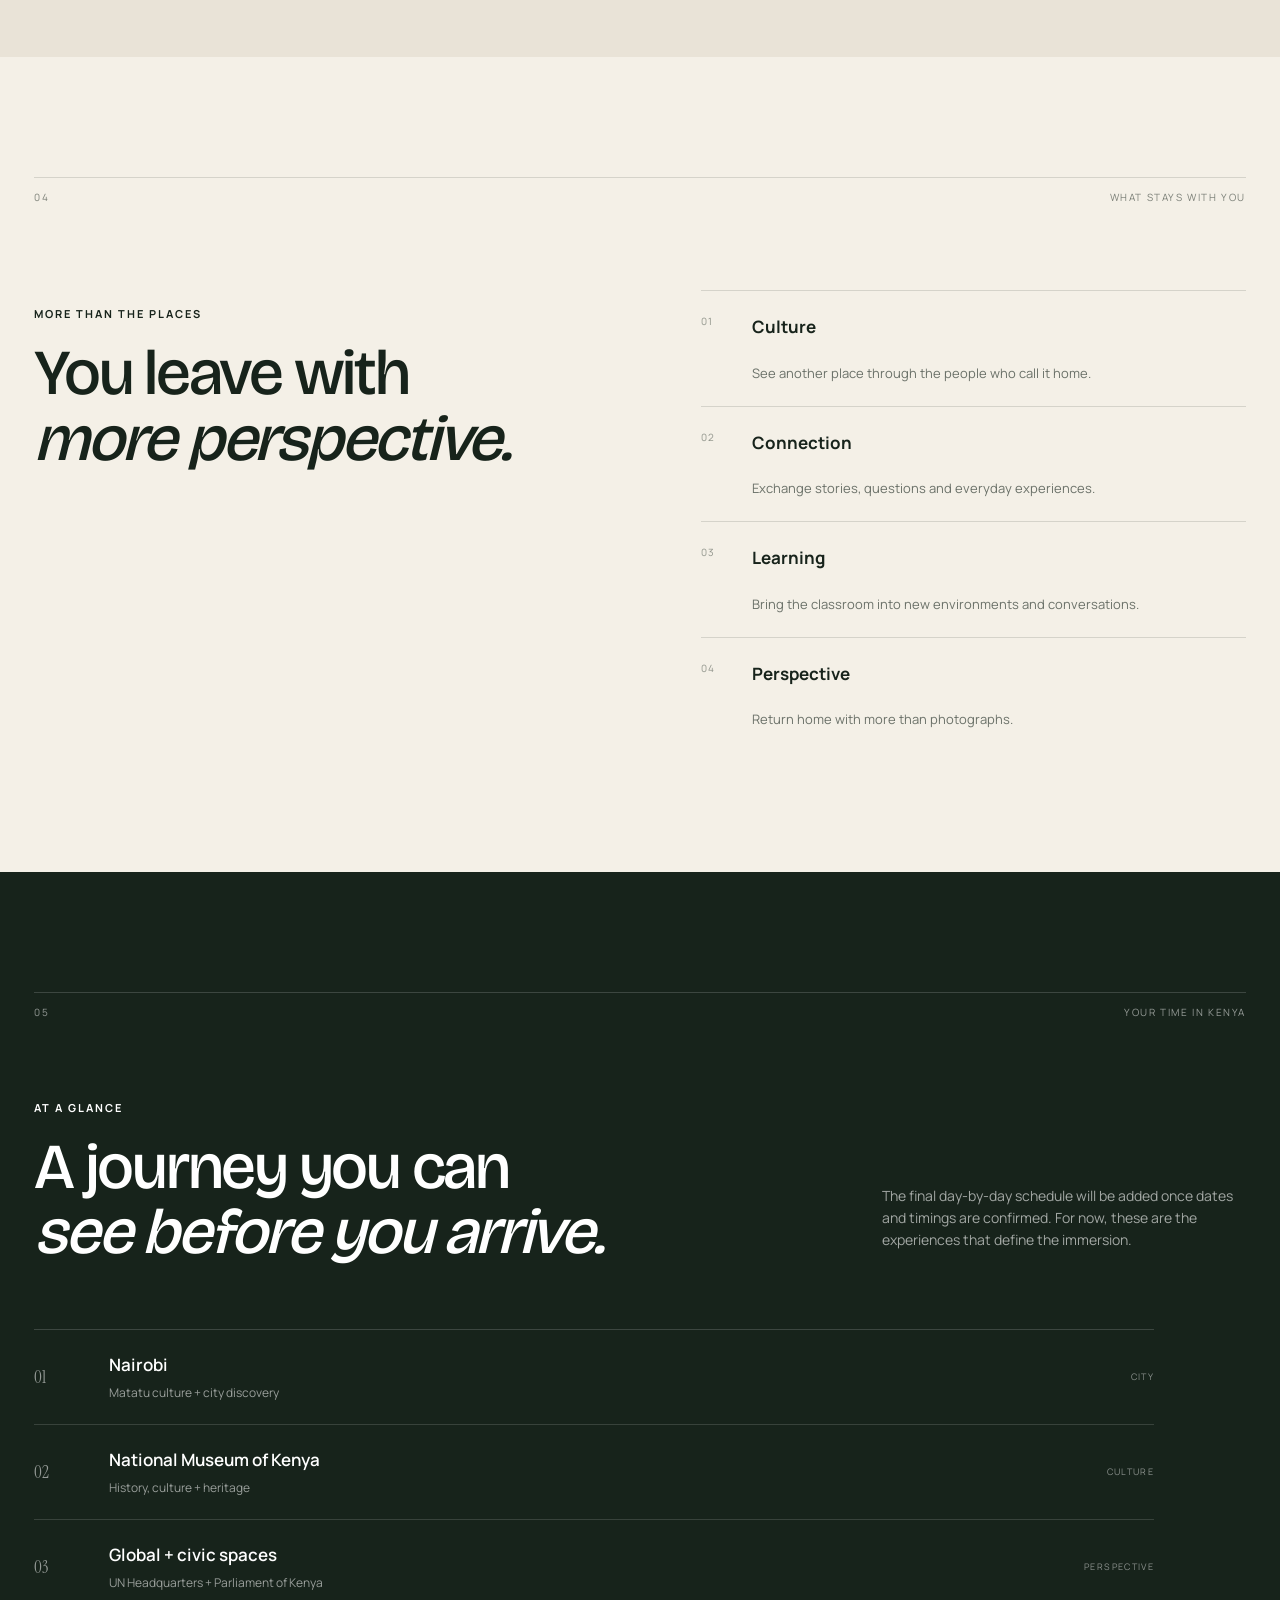
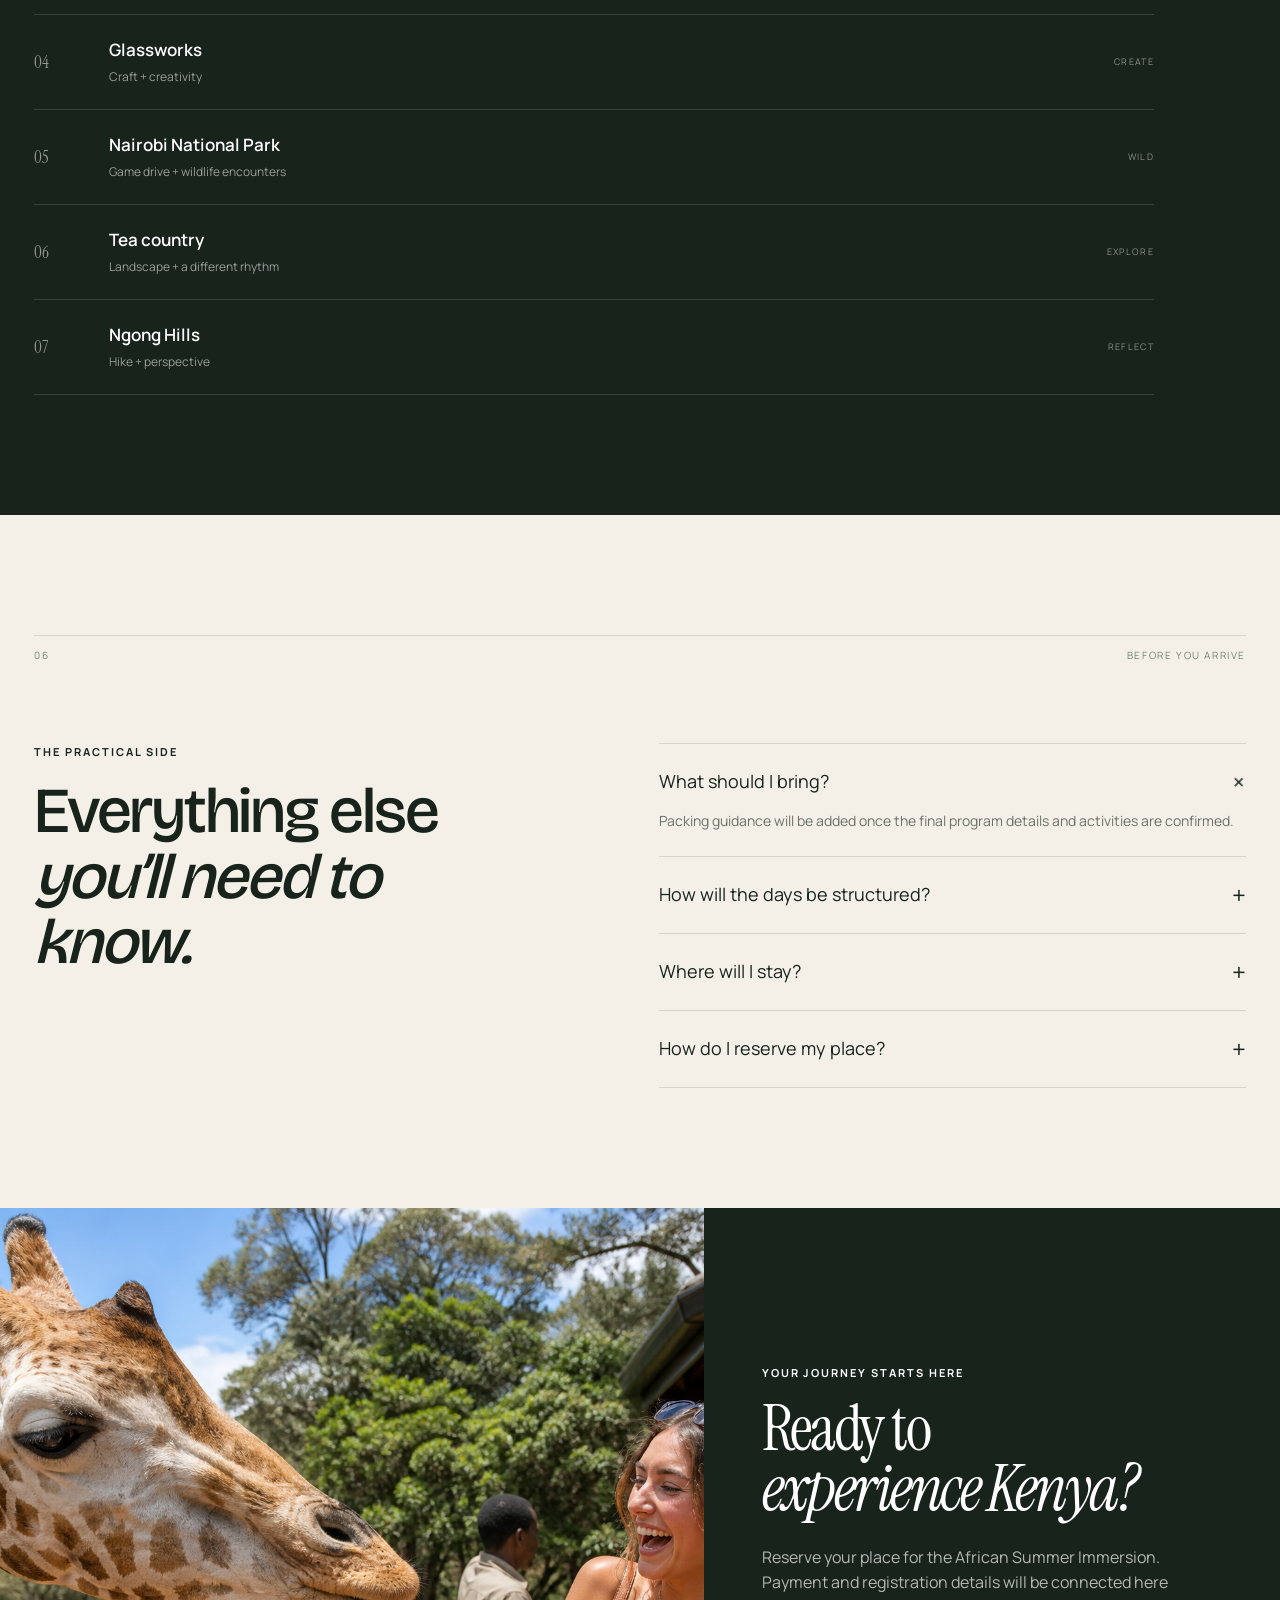
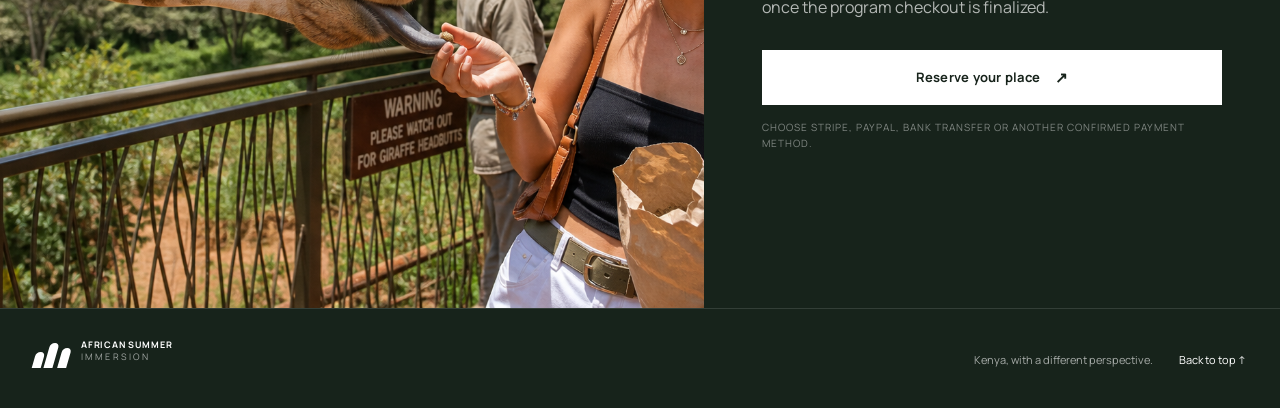
==== commit 4364207d: "Expose itinerary and refine mobile experience" ====
--- a/index.html
+++ b/index.html
@@ -13,7 +13,7 @@
 <link rel="preconnect" href="https://fonts.googleapis.com">
 <link rel="preconnect" href="https://fonts.gstatic.com" crossorigin>
 <link href="https://fonts.googleapis.com/css2?family=Bricolage+Grotesque:opsz,wght@10..48,400;10..48,500;10..48,600;10..48,700&family=Instrument+Serif:ital@0;1&family=Manrope:wght@400;500;600;700&display=swap" rel="stylesheet">
-<link rel="stylesheet" href="./styles.css">
+<link rel="stylesheet" href="./styles.css?v=2026-10-02-02">
 </head>
 <body>
 <div class="site-shell">
@@ -24,6 +24,7 @@
 </a>
 <nav class="nav-links" aria-label="Primary navigation">
 <a href="#journey">Journey</a>
+<a href="./itinerary.html">Itinerary</a>
 <a href="#exchange">Exchange</a>
 <a href="#prepare">Before you arrive</a>
 <a href="./contact.html">Contact</a>
@@ -189,6 +190,6 @@
 <div class="footer-right"><p>Kenya, with a different perspective.</p><a href="#top">Back to top ↑</a></div>
 </footer>
 </div>
-<script src="./script.js"></script>
+<script src="./script.js?v=2026-10-02-02"></script>
 </body>
 </html>
--- a/styles.css
+++ b/styles.css
@@ -15,7 +15,7 @@
 html{scroll-behavior:smooth}
 body{margin:0;background:var(--paper);color:var(--ink);font-family:var(--sans);font-size:16px;line-height:1.55}
 body.menu-open{overflow:hidden}
-.site-shell{overflow:clip}
+.site-shell{overflow:visible}
 img,video{display:block;width:100%;max-width:100%}
 a{color:inherit;text-decoration:none}
 button{font:inherit}
@@ -100,6 +100,26 @@
   .section{padding-top:75px;padding-bottom:75px}.intro-grid{padding-top:58px}.journey-intro{padding-top:55px}.experience-copy h3,.civic-copy h3,.create-copy h3,.landscape-copy h3,.reflect-copy h3{font-size:48px}.exp-wide .media-tall,.exp-split .media-portrait,.civic-image,.create-image,.landscape-image,.reflect-image{height:420px}.wild-hero{min-height:460px;height:62svh}.wild-row{display:grid}.wild-row img{height:210px}.wild-row p{font-size:16px}
   .program-row{grid-template-columns:40px 1fr;gap:11px}.program-tag{grid-column:2;justify-self:start;margin-top:-6px}.reserve-image{height:44vh}.reserve-panel h2{font-size:58px}
 }
+@media (max-width:980px){
+  .page-minimal{padding:125px 20px 70px}
+  .page-head{padding-bottom:42px}
+  .checkout-layout{grid-template-columns:1fr;gap:16px}
+  .checkout-card{padding:28px}
+  .checkout-side{min-height:420px;padding:30px}
+}
+@media (max-width:640px){
+  .page-minimal{padding:105px 16px 55px}
+  .page-head h1{font-size:clamp(52px,15vw,76px)}
+  .page-head p{font-size:14px}
+  .checkout-card{padding:22px}
+  .form-grid{grid-template-columns:1fr;gap:12px}
+  .form-field.full{grid-column:auto}
+  .checkout-details{margin-top:24px;padding-top:22px}
+  .payment-option{grid-template-columns:20px 1fr;gap:11px;padding:15px 13px}
+  .payment-option b{grid-column:2;justify-self:start;margin-top:-4px}
+  .checkout-side{min-height:390px;padding:26px}
+  .checkout-side h3{font-size:42px}
+}
 @media (prefers-reduced-motion:reduce){
   html{scroll-behavior:auto}.reveal{transition:none}.experience-media img,.civic-image img,.create-image img,.wild-hero img,.wild-row img,.landscape-image img,.reflect-image img{transition:none}.button,.nav{transition:none}
 }
@@ -205,3 +225,8 @@
 .checkout-highlights strong{font-size:12px;font-weight:600}
 .checkout-side-lower{max-width:390px}
 .payment-option input{position:relative}
+
+
+/* Final Journey lock: keep the cinematic stage in the viewport while its parent scrolls */
+.journey-scroll-space{position:relative;height:calc(100svh * 7);margin-top:72px}
+.journey-stage{position:-webkit-sticky;position:sticky;top:0;height:100svh;min-height:0;overflow:hidden}
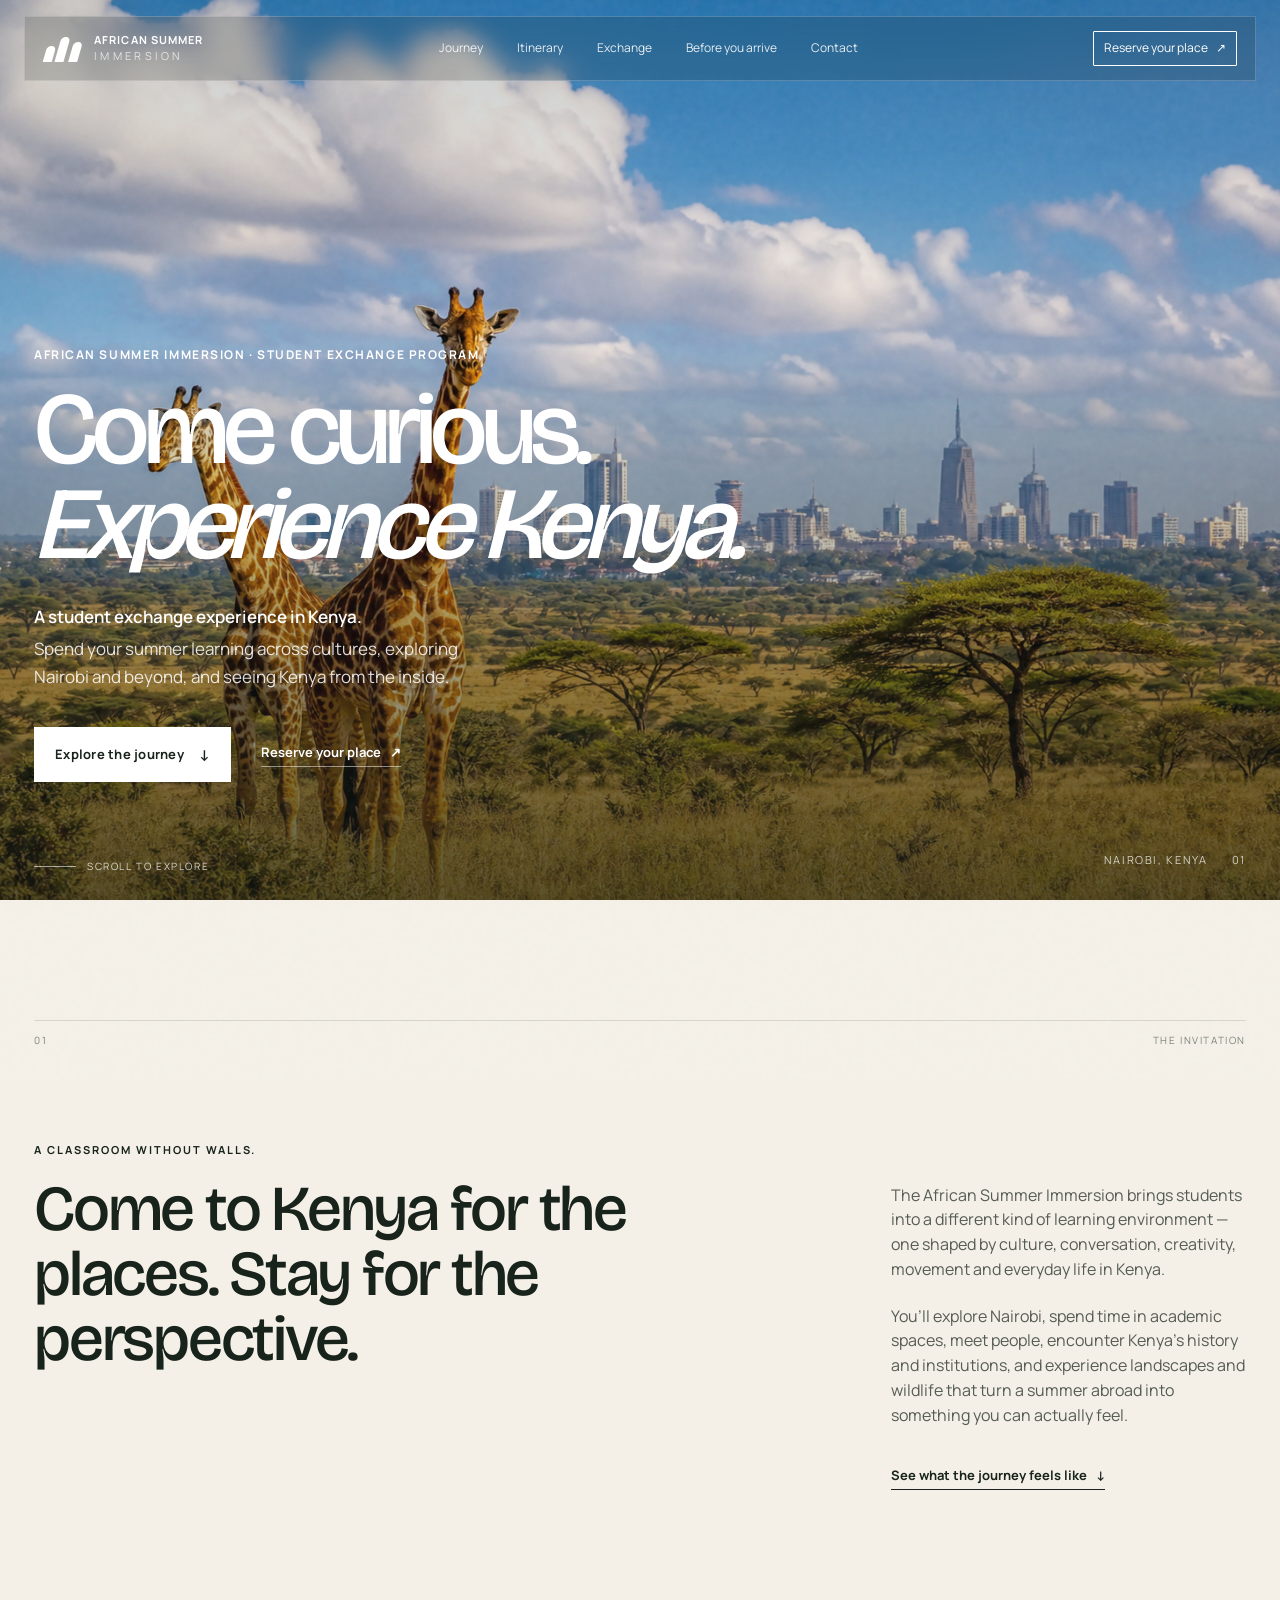
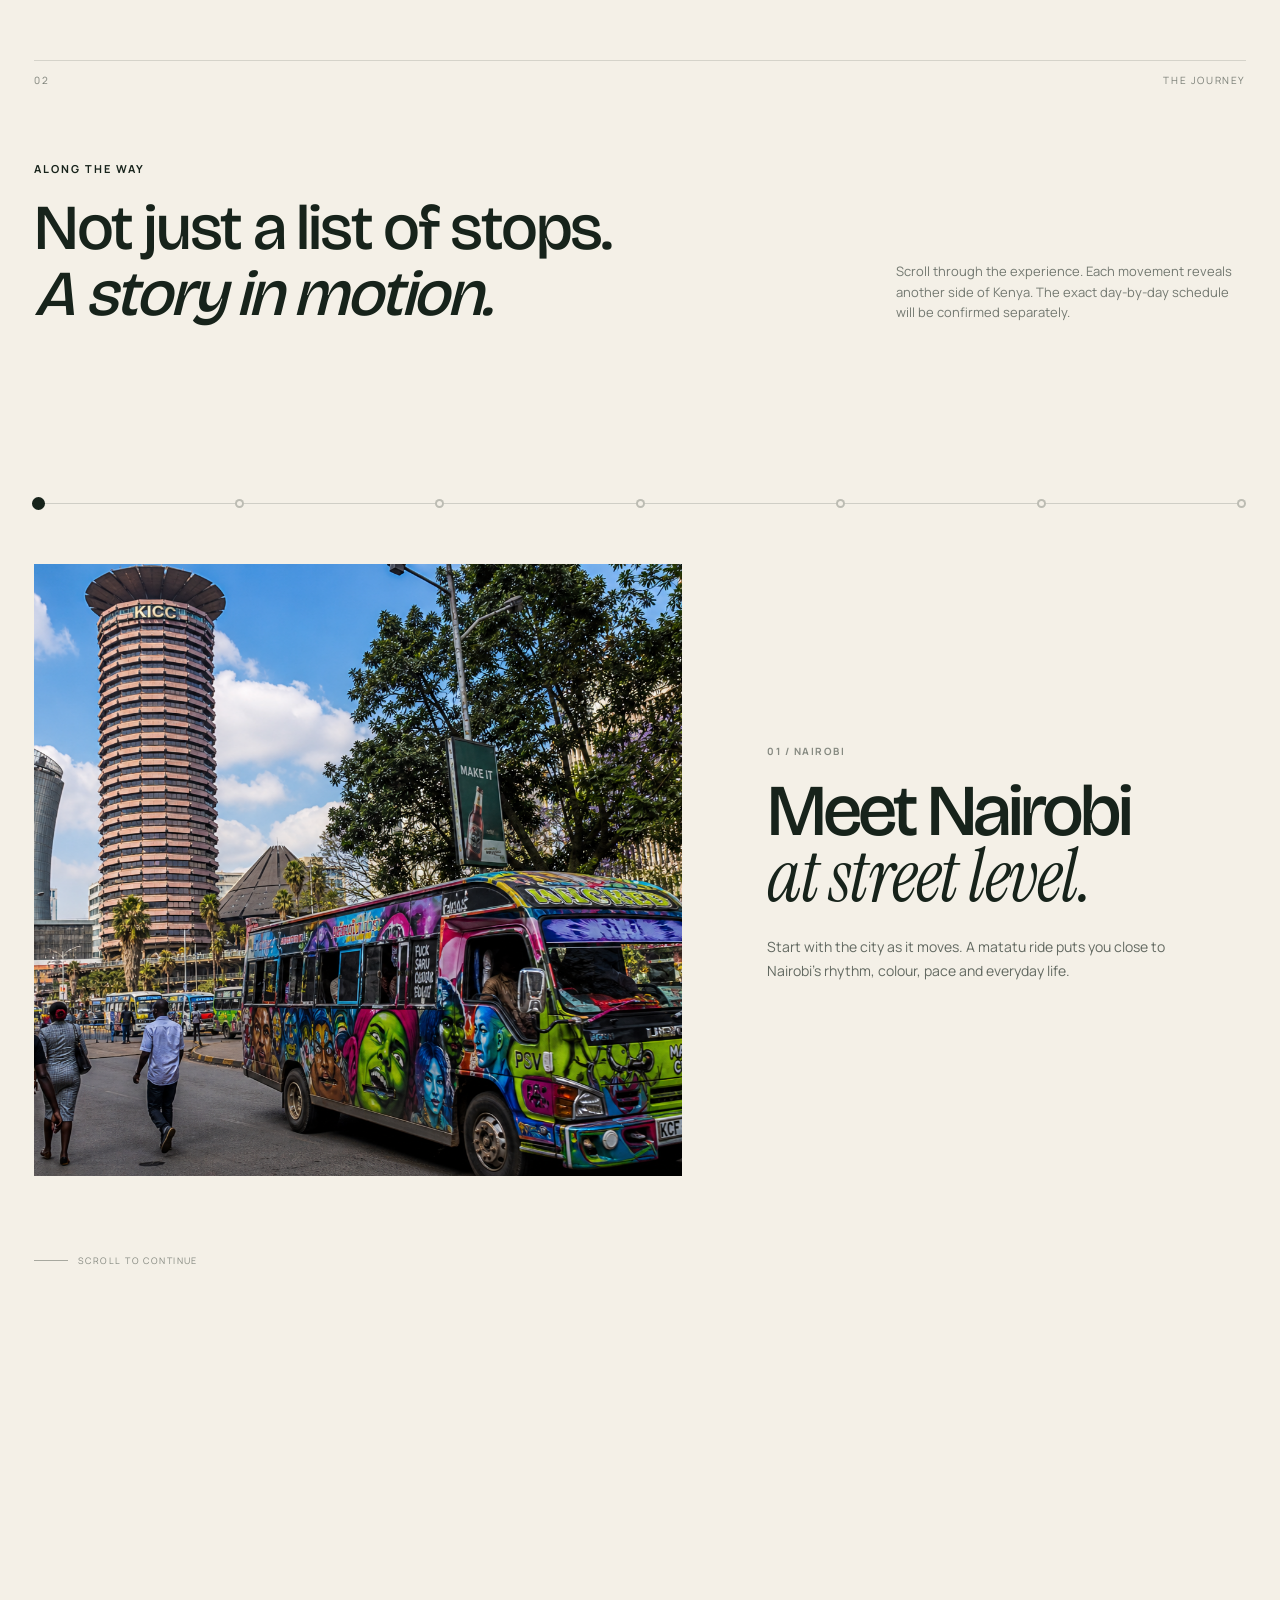
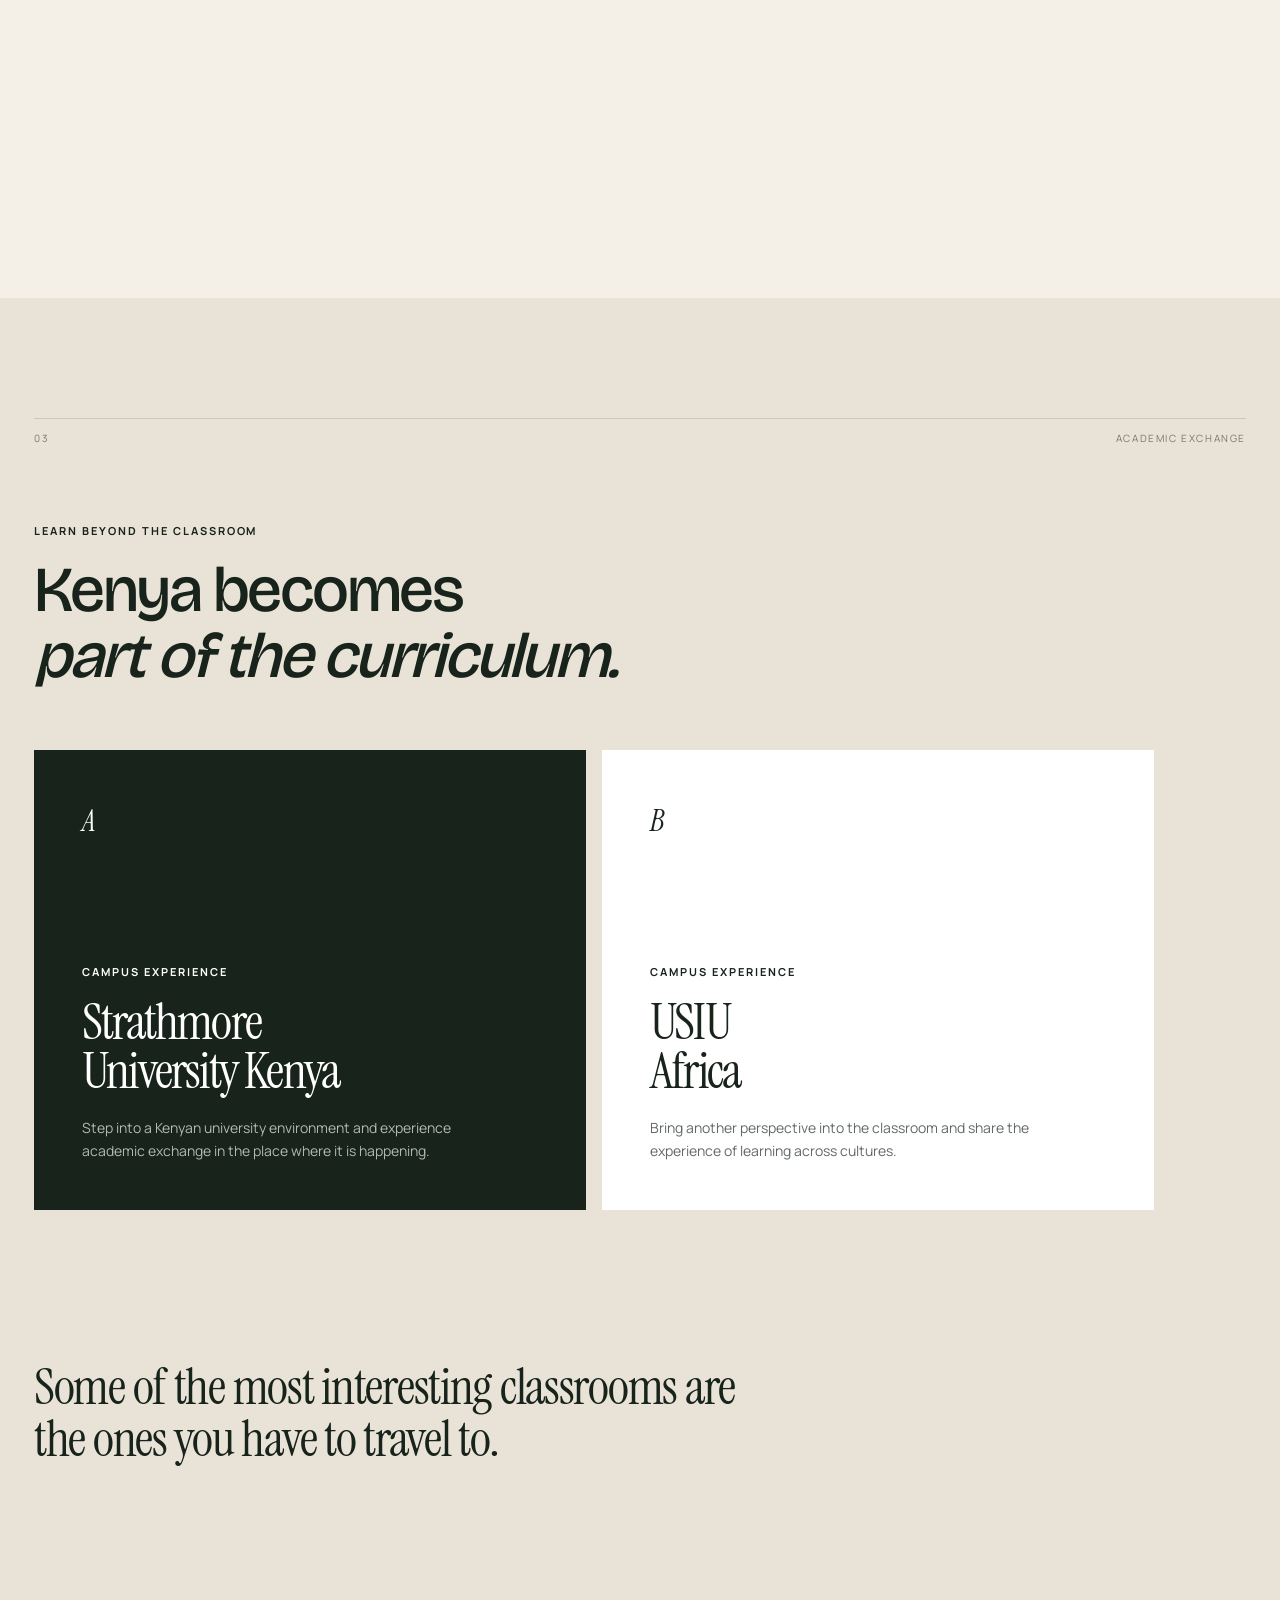
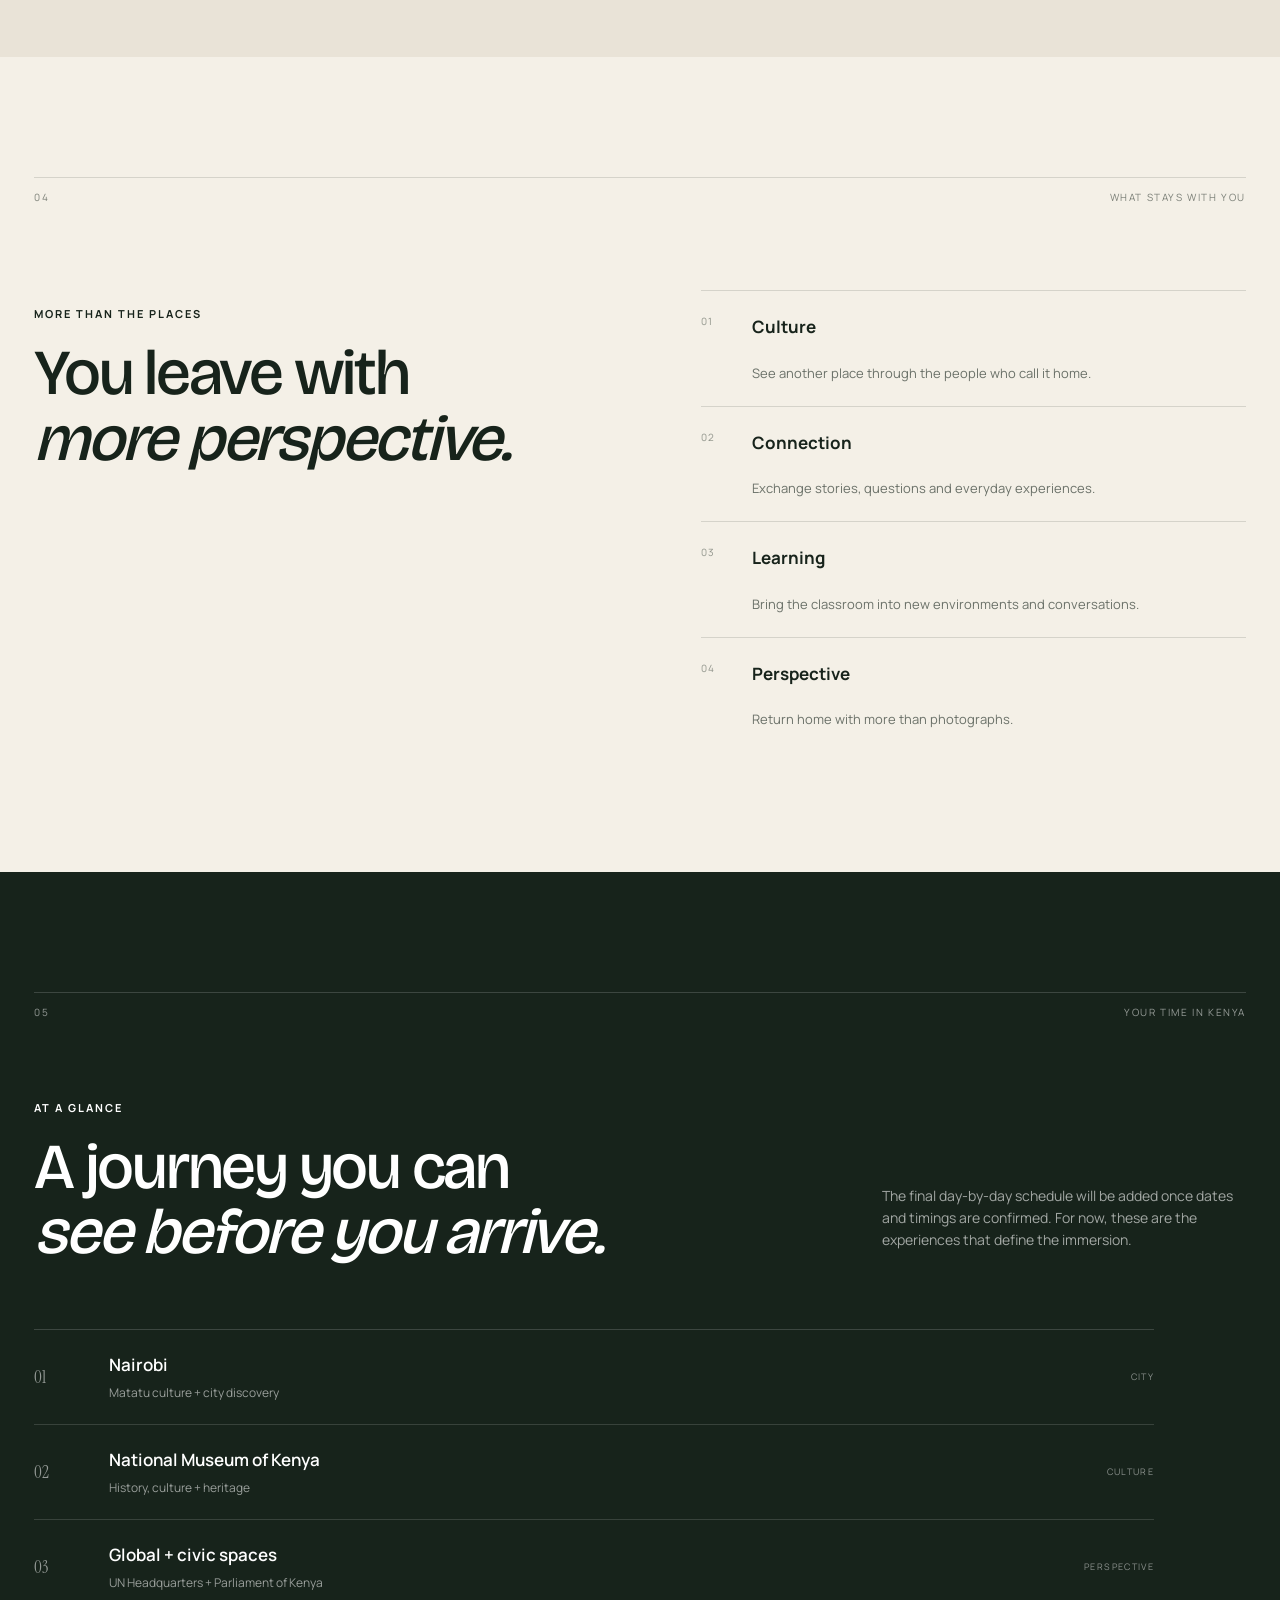
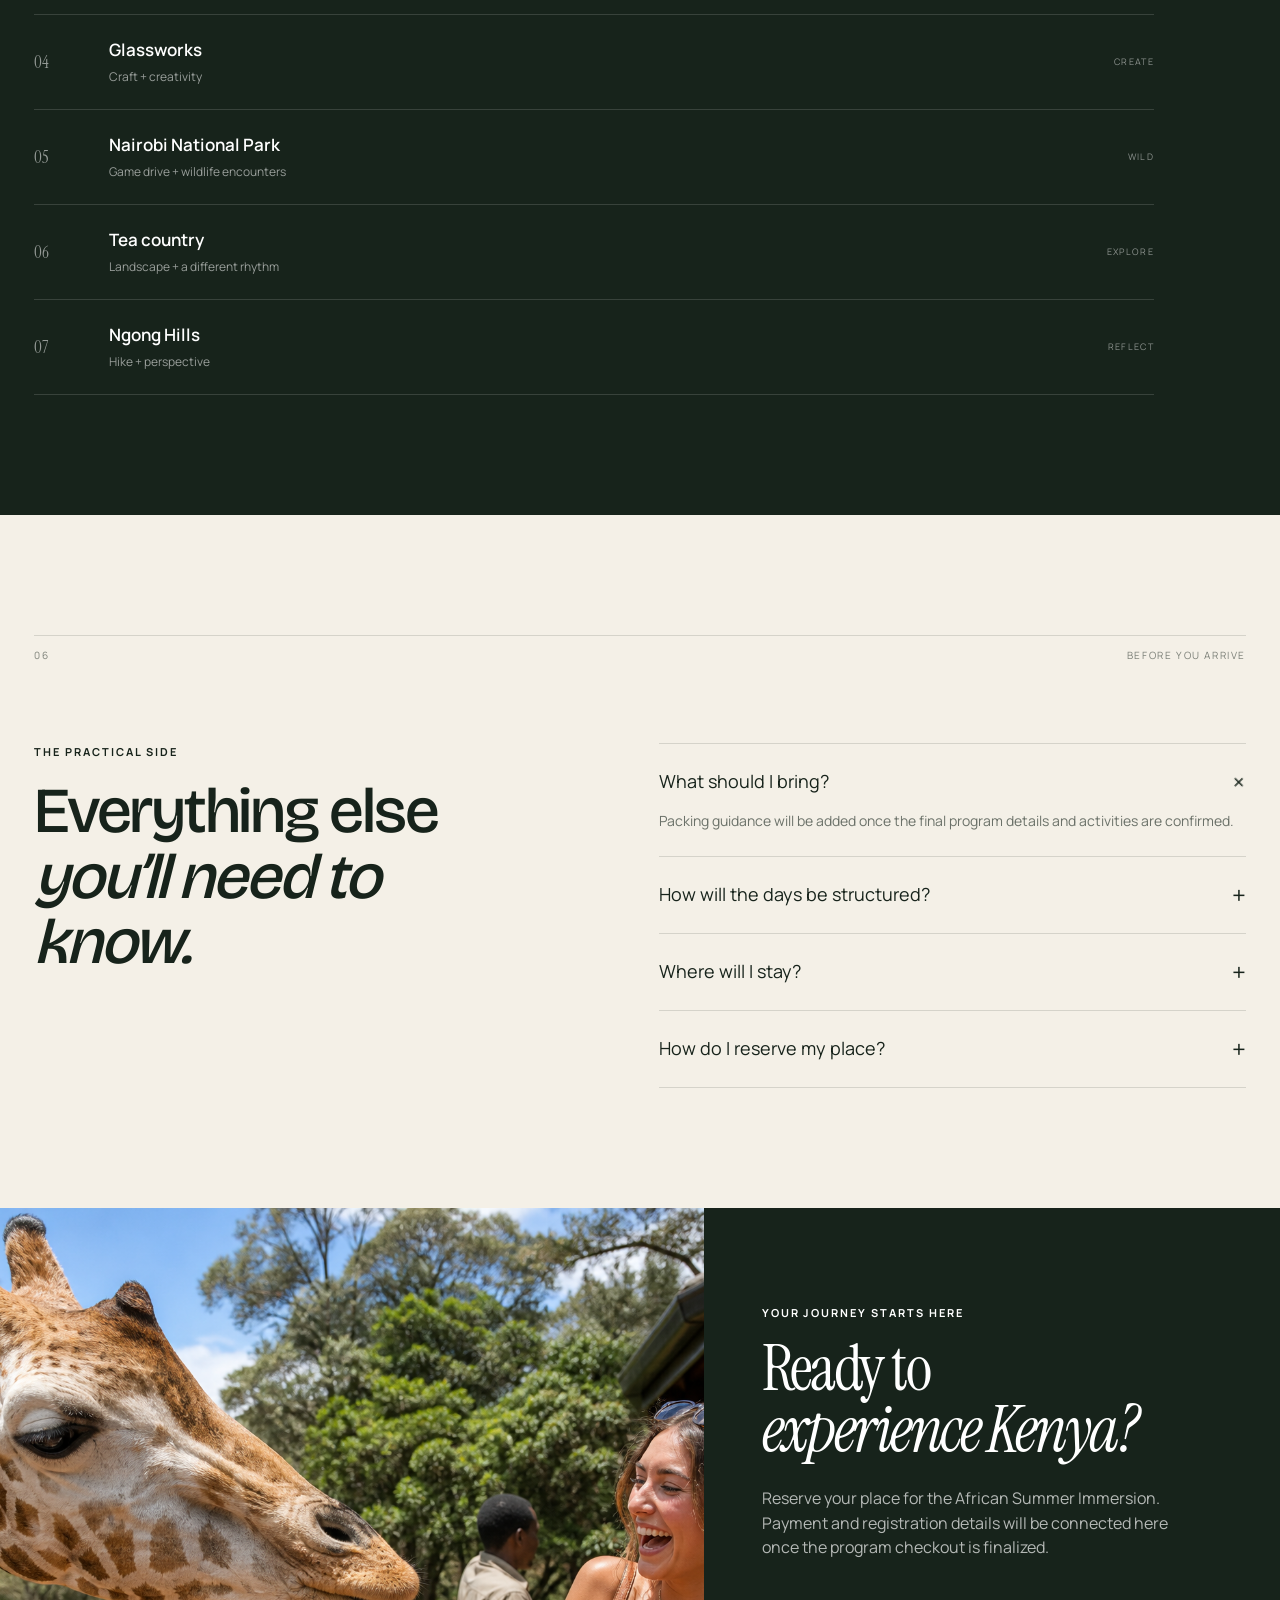
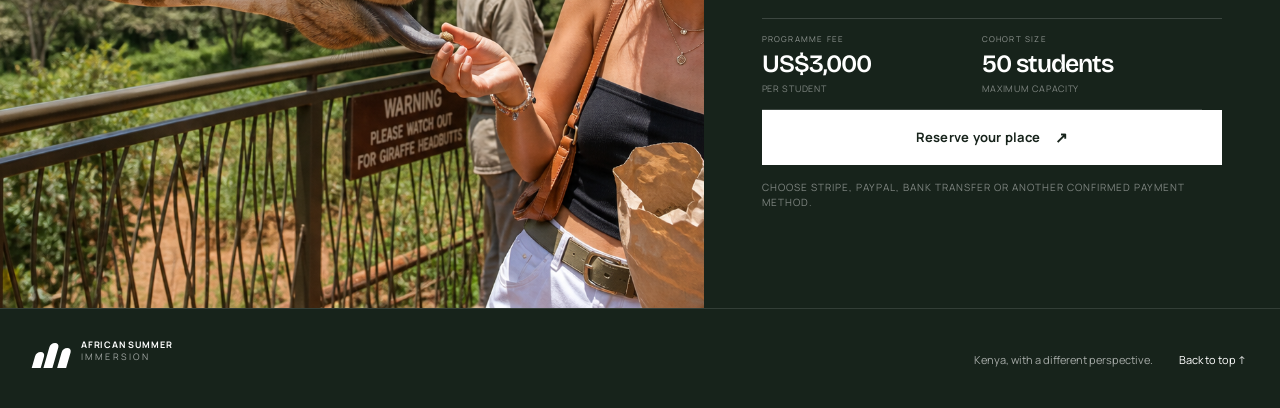
==== commit 438bad1a: "Optimize mobile layout, video loading and programme details" ====
--- a/index.html
+++ b/index.html
@@ -13,7 +13,7 @@
 <link rel="preconnect" href="https://fonts.googleapis.com">
 <link rel="preconnect" href="https://fonts.gstatic.com" crossorigin>
 <link href="https://fonts.googleapis.com/css2?family=Bricolage+Grotesque:opsz,wght@10..48,400;10..48,500;10..48,600;10..48,700&family=Instrument+Serif:ital@0;1&family=Manrope:wght@400;500;600;700&display=swap" rel="stylesheet">
-<link rel="stylesheet" href="./styles.css?v=2026-10-02-02">
+<link rel="stylesheet" href="./styles.css?v=2026-10-02-03">
 </head>
 <body>
 <div class="site-shell">
@@ -179,6 +179,10 @@
 <p class="eyebrow light">Your journey starts here</p>
 <h2>Ready to<br><em>experience Kenya?</em></h2>
 <p>Reserve your place for the African Summer Immersion. Payment and registration details will be connected here once the program checkout is finalized.</p>
+<div class="programme-facts" aria-label="Programme details">
+<div class="programme-fact"><span>Programme fee</span><strong>US$3,000</strong><small>Per student</small></div>
+<div class="programme-fact"><span>Cohort size</span><strong>50 students</strong><small>Maximum capacity</small></div>
+</div>
 <a class="button button-light" id="reserve-button" href="./payment.html">Reserve your place <span>↗</span></a>
 <small>Choose Stripe, PayPal, bank transfer or another confirmed payment method.</small>
 </div>
@@ -191,5 +195,24 @@
 </footer>
 </div>
 <script src="./script.js?v=2026-10-02-02"></script>
+<script>
+(() => {
+  const video=document.querySelector('.hero-video');
+  const source=video?.querySelector('source[data-src]');
+  if(!video||!source)return;
+  const connection=navigator.connection||navigator.mozConnection||navigator.webkitConnection;
+  const slow=connection && (connection.saveData || /(^|-)2g$/.test(connection.effectiveType||''));
+  if(slow)return;
+  const loadVideo=()=>{
+    if(source.src)return;
+    source.src=source.dataset.src;
+    video.load();
+    const play=video.play();
+    if(play&&typeof play.catch==='function')play.catch(()=>{});
+  };
+  if('requestIdleCallback' in window)requestIdleCallback(loadVideo,{timeout:900});
+  else setTimeout(loadVideo,650);
+})();
+</script>
 </body>
 </html>
--- a/styles.css
+++ b/styles.css
@@ -12,8 +12,8 @@
   --ease:cubic-bezier(.22,.61,.36,1);
 }
 *{box-sizing:border-box}
-html{scroll-behavior:smooth}
-body{margin:0;background:var(--paper);color:var(--ink);font-family:var(--sans);font-size:16px;line-height:1.55}
+html{scroll-behavior:smooth;overflow-x:clip}
+body{margin:0;background:var(--paper);color:var(--ink);font-family:var(--sans);font-size:16px;line-height:1.55;overflow-x:clip}
 body.menu-open{overflow:hidden}
 .site-shell{overflow:visible}
 img,video{display:block;width:100%;max-width:100%}
@@ -83,6 +83,15 @@
 .program{background:var(--ink);color:#fff;max-width:none;padding-left:max(34px,calc((100vw - var(--max))/2 + 34px));padding-right:max(34px,calc((100vw - var(--max))/2 + 34px))}.program .section-label{border-color:rgba(255,255,255,.16);color:rgba(255,255,255,.55)}.program-head{display:grid;grid-template-columns:1.1fr .55fr;gap:10%;padding:78px 0 65px}.program-head h2{max-width:750px}.program-head>p{color:rgba(255,255,255,.6);font-size:14px;align-self:end;max-width:360px}.program-list{max-width:1120px;border-top:1px solid rgba(255,255,255,.16)}.program-row{display:grid;grid-template-columns:55px 1fr 100px;align-items:center;gap:20px;padding:22px 0;border-bottom:1px solid rgba(255,255,255,.14)}.program-row>span:first-child{font-family:var(--serif);font-size:17px;color:rgba(255,255,255,.55)}.program-row strong{font-size:17px;font-weight:600}.program-row p{margin:5px 0 0;font-size:12px;color:rgba(255,255,255,.56)}.program-tag{justify-self:end;font-size:9px;text-transform:uppercase;letter-spacing:.15em;color:rgba(255,255,255,.5)}
 .prepare-grid{display:grid;grid-template-columns:.9fr 1.1fr;gap:12%;padding-top:80px}.faq details{border-top:1px solid var(--line);padding:24px 0}.faq details:last-child{border-bottom:1px solid var(--line)}.faq summary{list-style:none;cursor:pointer;display:flex;justify-content:space-between;align-items:center;font-size:18px}.faq summary::-webkit-details-marker{display:none}.faq summary span{font-size:24px;line-height:1;transition:transform .35s var(--ease)}.faq details[open] summary span{transform:rotate(45deg)}.faq details p{max-width:580px;color:rgba(23,35,27,.62);font-size:14px;padding-top:14px;margin:0}
 .reserve{min-height:700px;background:var(--ink);color:#fff;display:grid;grid-template-columns:1.1fr .9fr}.reserve-image{overflow:hidden}.reserve-image img{height:100%;object-fit:cover;object-position:center}.reserve-panel{padding:90px 10%;display:flex;flex-direction:column;justify-content:center}.reserve-panel h2{font-family:var(--serif);font-size:clamp(50px,5vw,88px);line-height:.94;font-weight:500;letter-spacing:-.04em;margin:0}.reserve-panel h2 em{font-style:italic}.reserve-panel>p:not(.eyebrow){color:rgba(255,255,255,.68);max-width:420px;margin:26px 0 30px}.reserve-panel small{margin-top:15px;color:rgba(255,255,255,.45);font-size:10px;letter-spacing:.1em;text-transform:uppercase}
+.programme-facts{display:grid;grid-template-columns:repeat(2,minmax(150px,220px));margin:28px 0 0;border-top:1px solid rgba(255,255,255,.16);color:#fff;max-width:500px}
+.programme-fact{padding:14px 22px 13px 0;border-bottom:1px solid rgba(255,255,255,.16)}
+.programme-fact span{display:block;font-size:8px;text-transform:uppercase;letter-spacing:.15em;color:rgba(255,255,255,.52);margin-bottom:6px}
+.programme-fact strong{display:block;font-family:var(--display);font-size:25px;line-height:1;letter-spacing:-.04em;font-weight:600}
+.programme-fact small{display:block;font-size:9px;letter-spacing:.08em;text-transform:uppercase;color:rgba(255,255,255,.45);margin-top:5px}
+.paper-facts{color:var(--ink);border-color:var(--line);margin:0 0 42px}
+.paper-facts .programme-fact{border-color:var(--line)}
+.paper-facts .programme-fact span,.paper-facts .programme-fact small{color:rgba(23,35,27,.48)}
+
 .footer{display:flex;justify-content:space-between;align-items:flex-end;background:var(--ink);color:#fff;border-top:1px solid rgba(255,255,255,.12);padding:32px 34px 40px}.footer-brand{display:flex;gap:11px;align-items:flex-start}.footer-brand>div{display:flex;flex-direction:column;line-height:.9;font-size:9px;letter-spacing:.09em}.footer-brand em{font-style:normal;letter-spacing:.24em;margin-top:4px;opacity:.6}.footer-right{display:flex;align-items:flex-end;gap:26px;font-size:11px;color:rgba(255,255,255,.62)}.footer-right p{margin:0}.footer-right a{color:white}
 .reveal{opacity:0;transform:translateY(28px);transition:opacity .8s var(--ease),transform .9s var(--ease)}.reveal.in-view{opacity:1;transform:none}
 @media (max-width:980px){
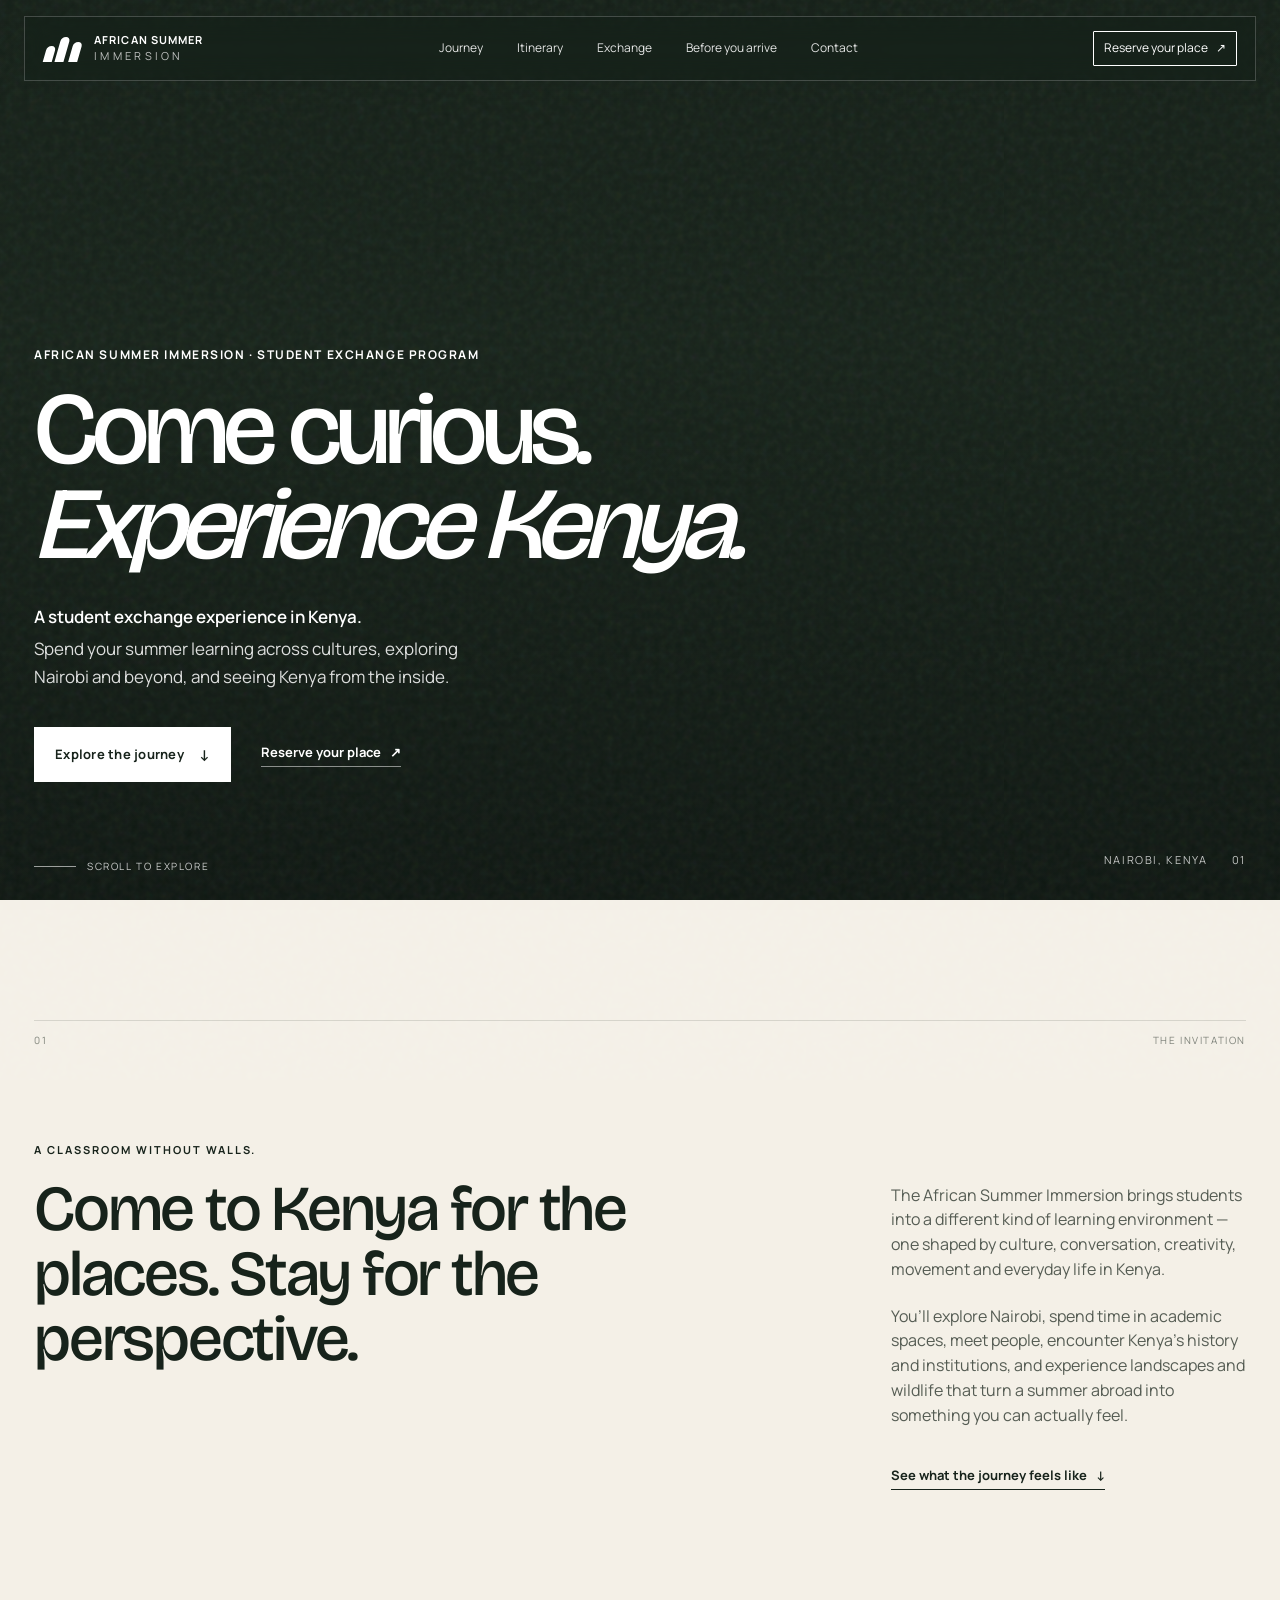
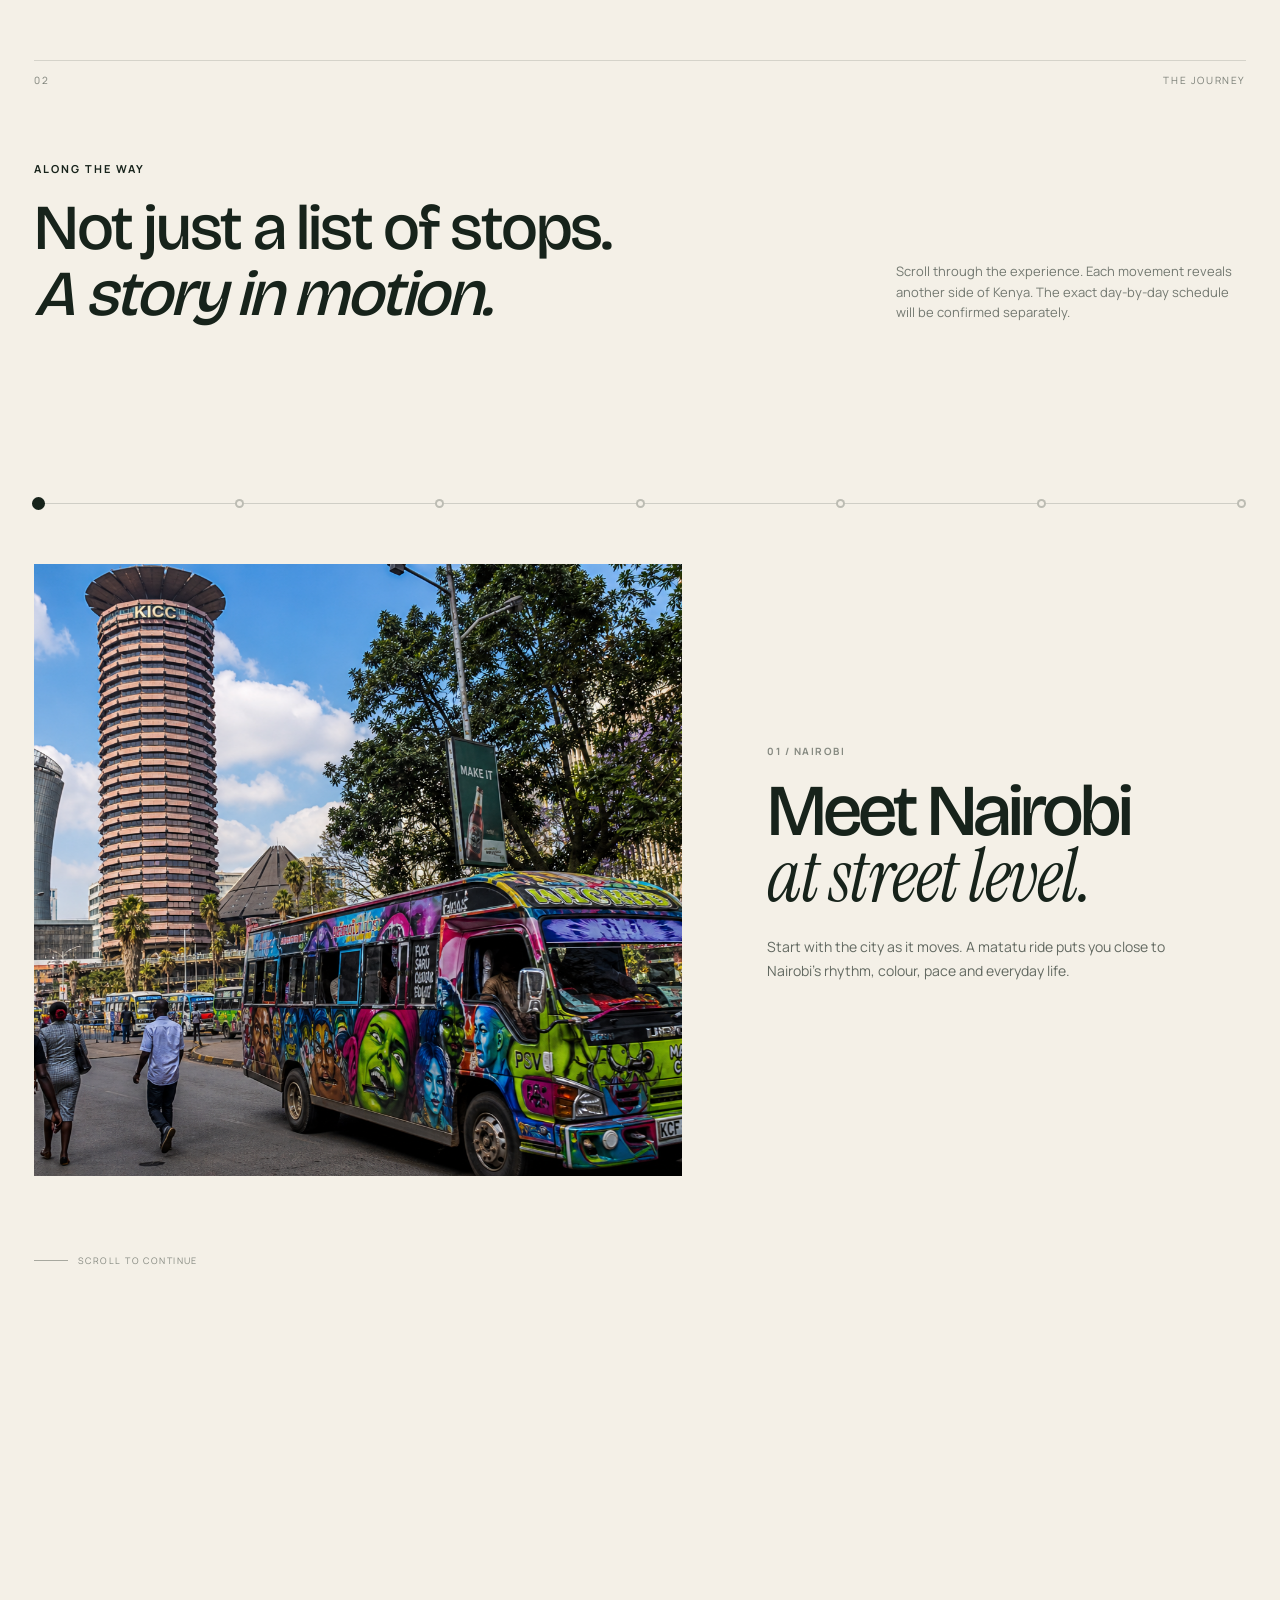
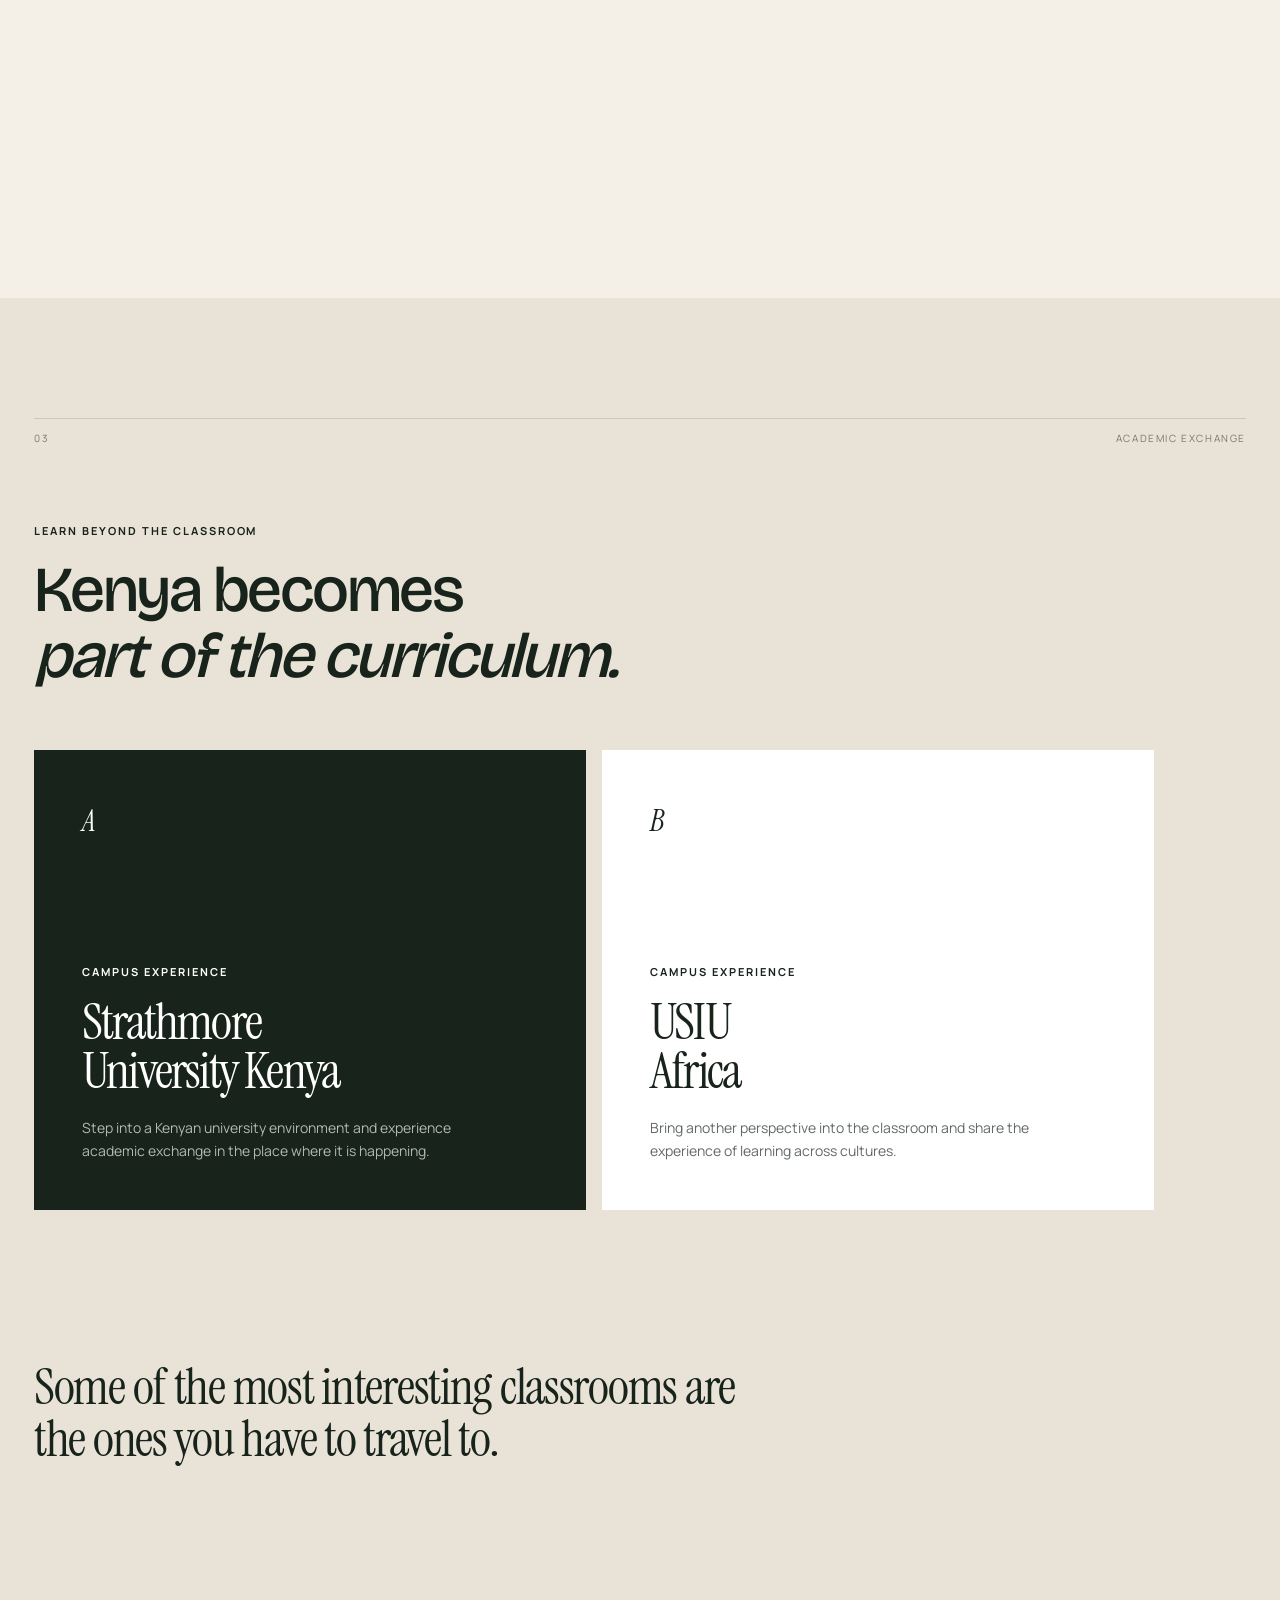
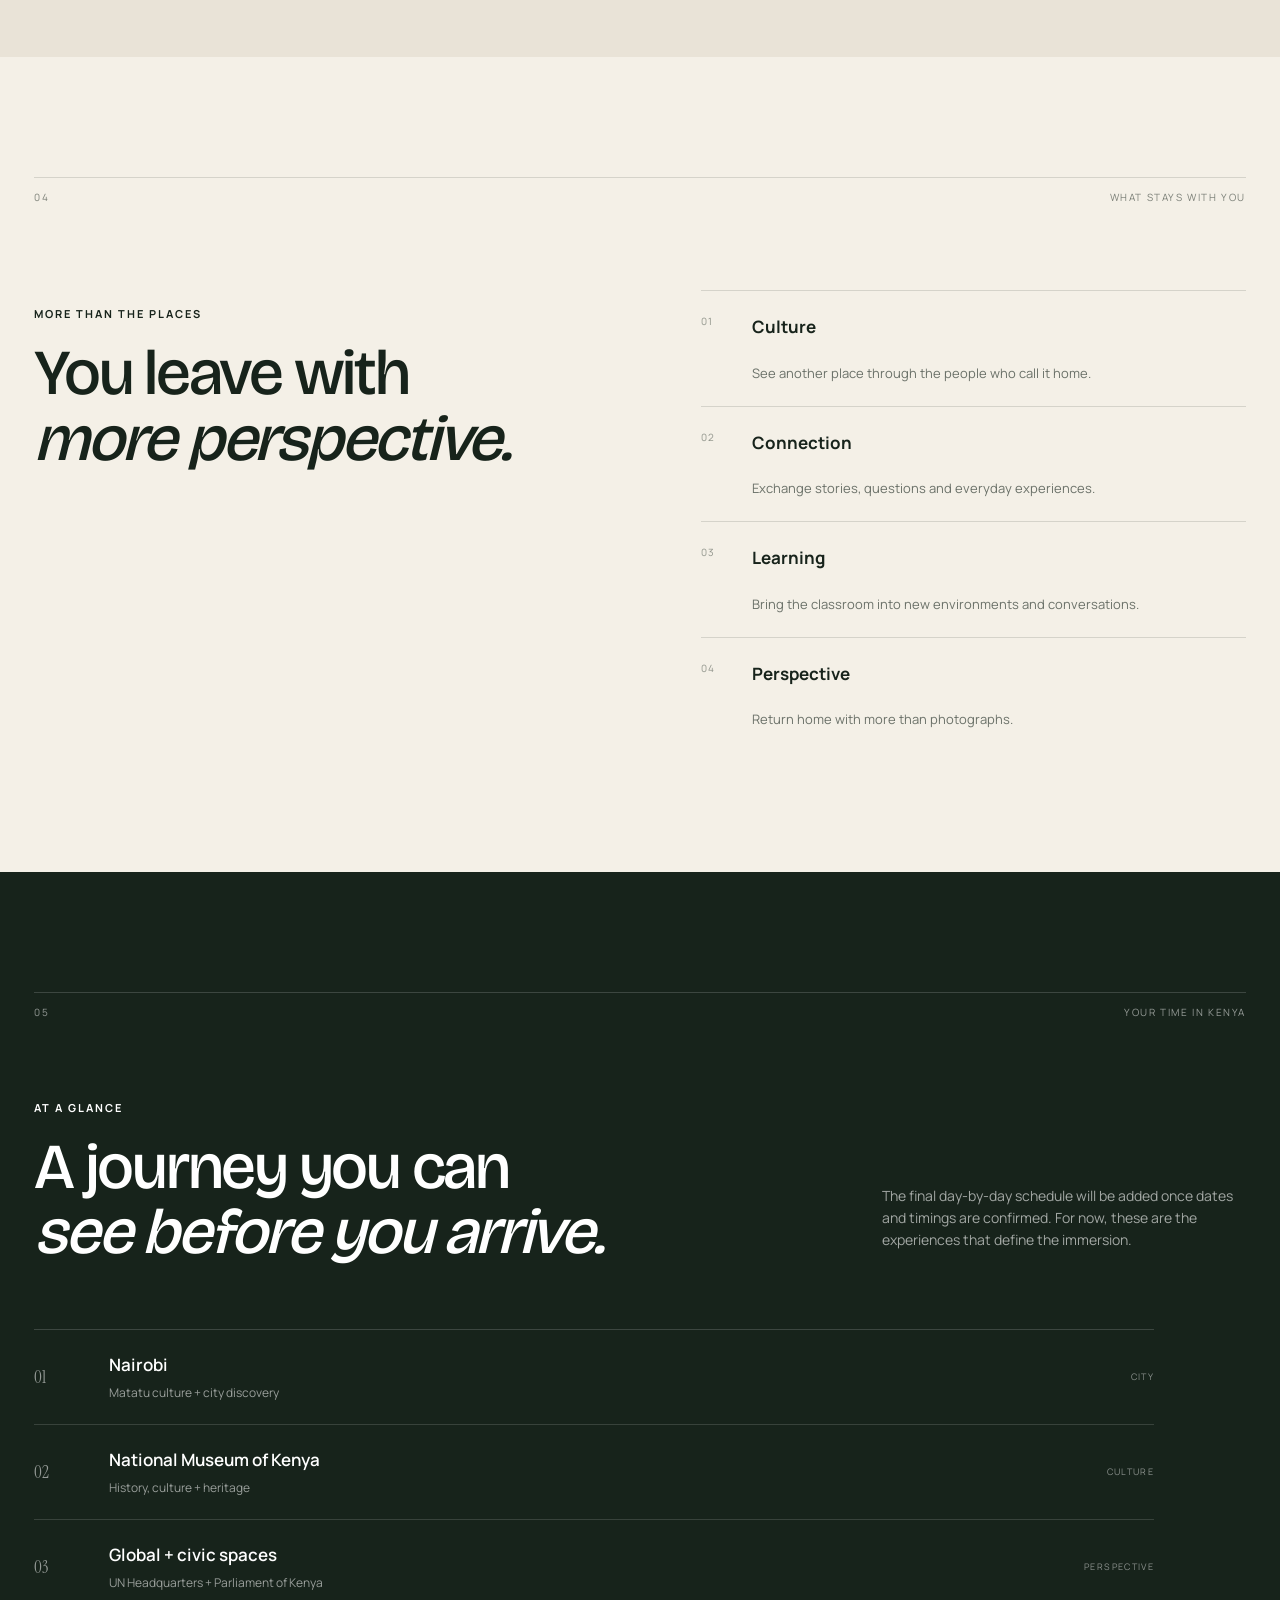
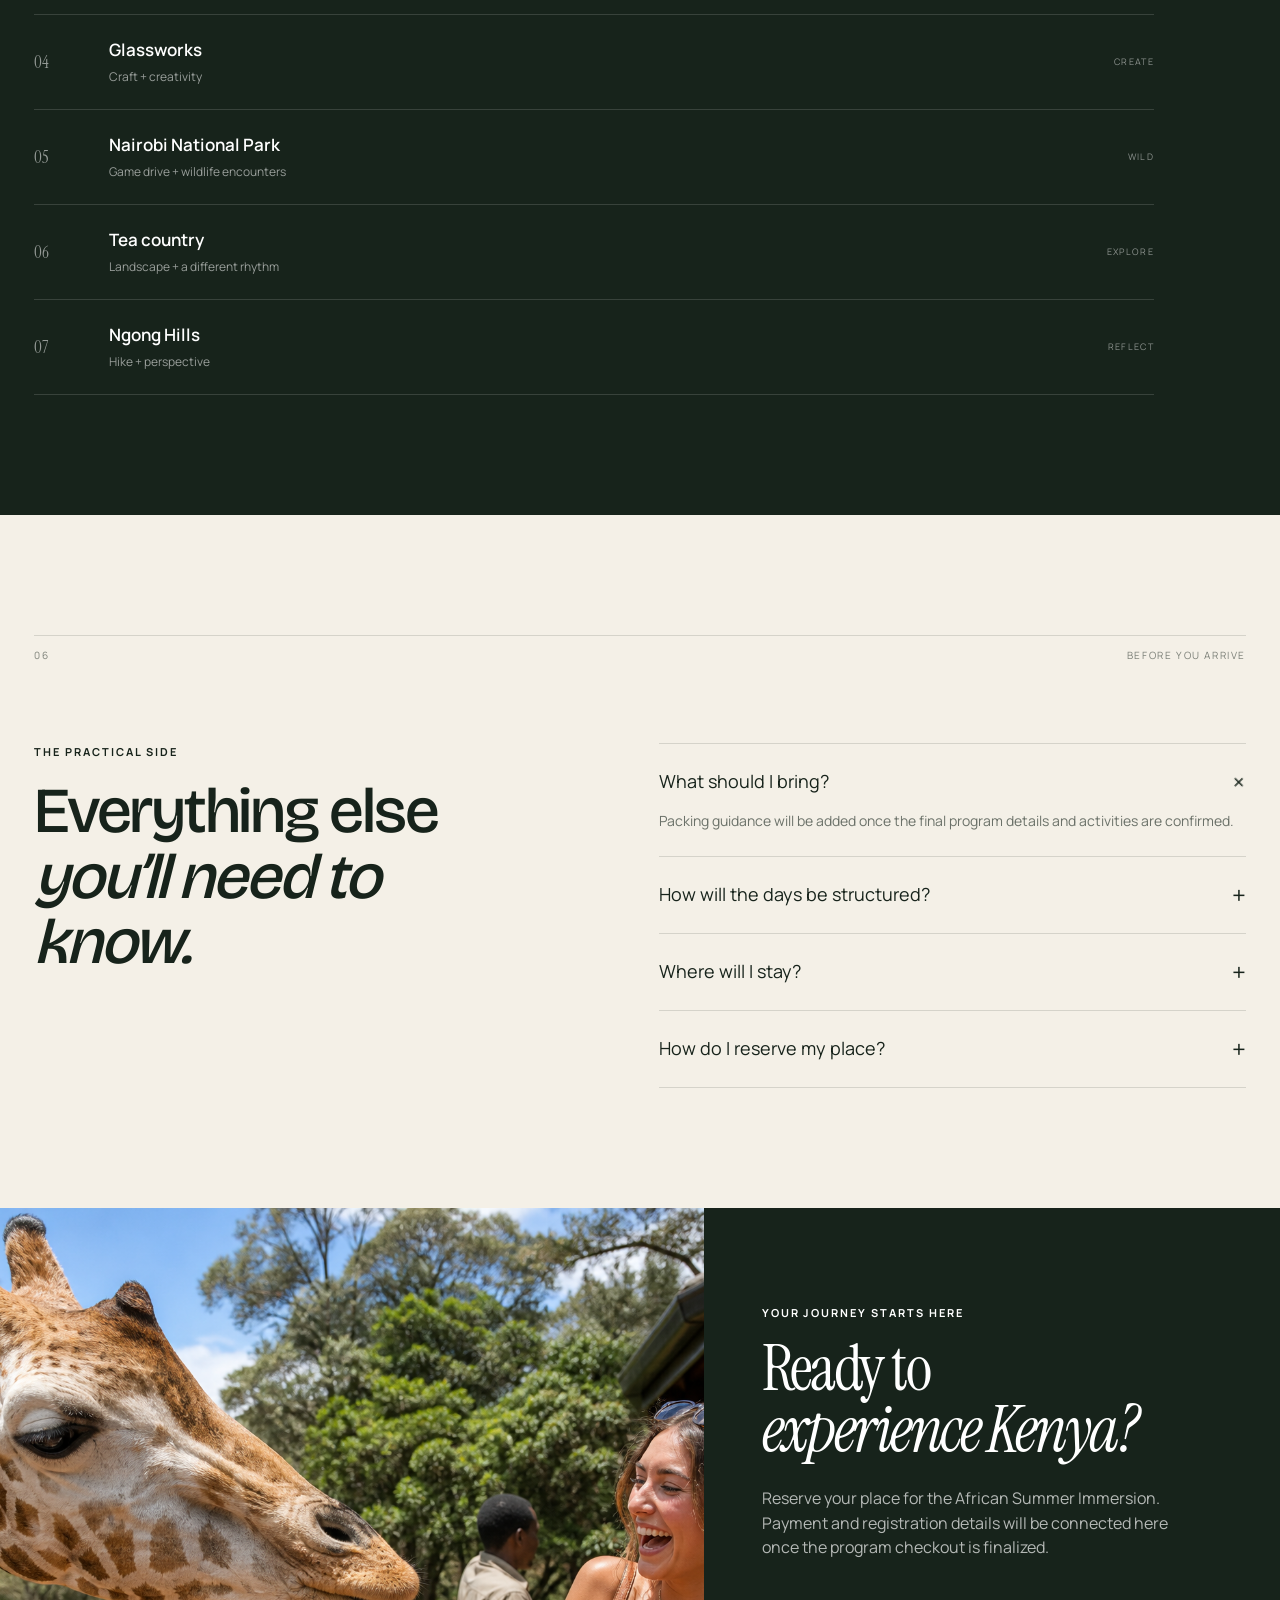
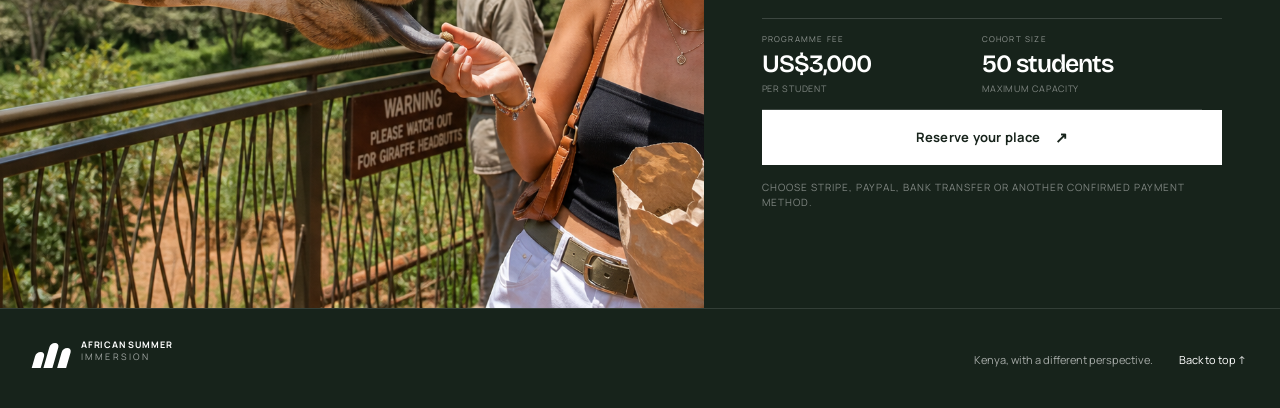
==== commit 4c36be7b: "Defer hero video download until idle" ====
--- a/index.html
+++ b/index.html
@@ -35,8 +35,8 @@
 
 <main id="top">
 <section class="hero">
-<video class="hero-video" autoplay muted loop playsinline preload="metadata" poster="./Student-exchange-Program/Images/Visit%20Nairobi%20National%20Park%20for%20a%20game%20drive.png">
-<source src="./African_Summer.mp4" type="video/mp4">
+<video class="hero-video" autoplay muted loop playsinline preload="none" aria-hidden="true">
+<source data-src="./African_Summer.mp4" type="video/mp4">
 </video>
 <div class="hero-overlay"></div>
 <div class="hero-grain"></div>
